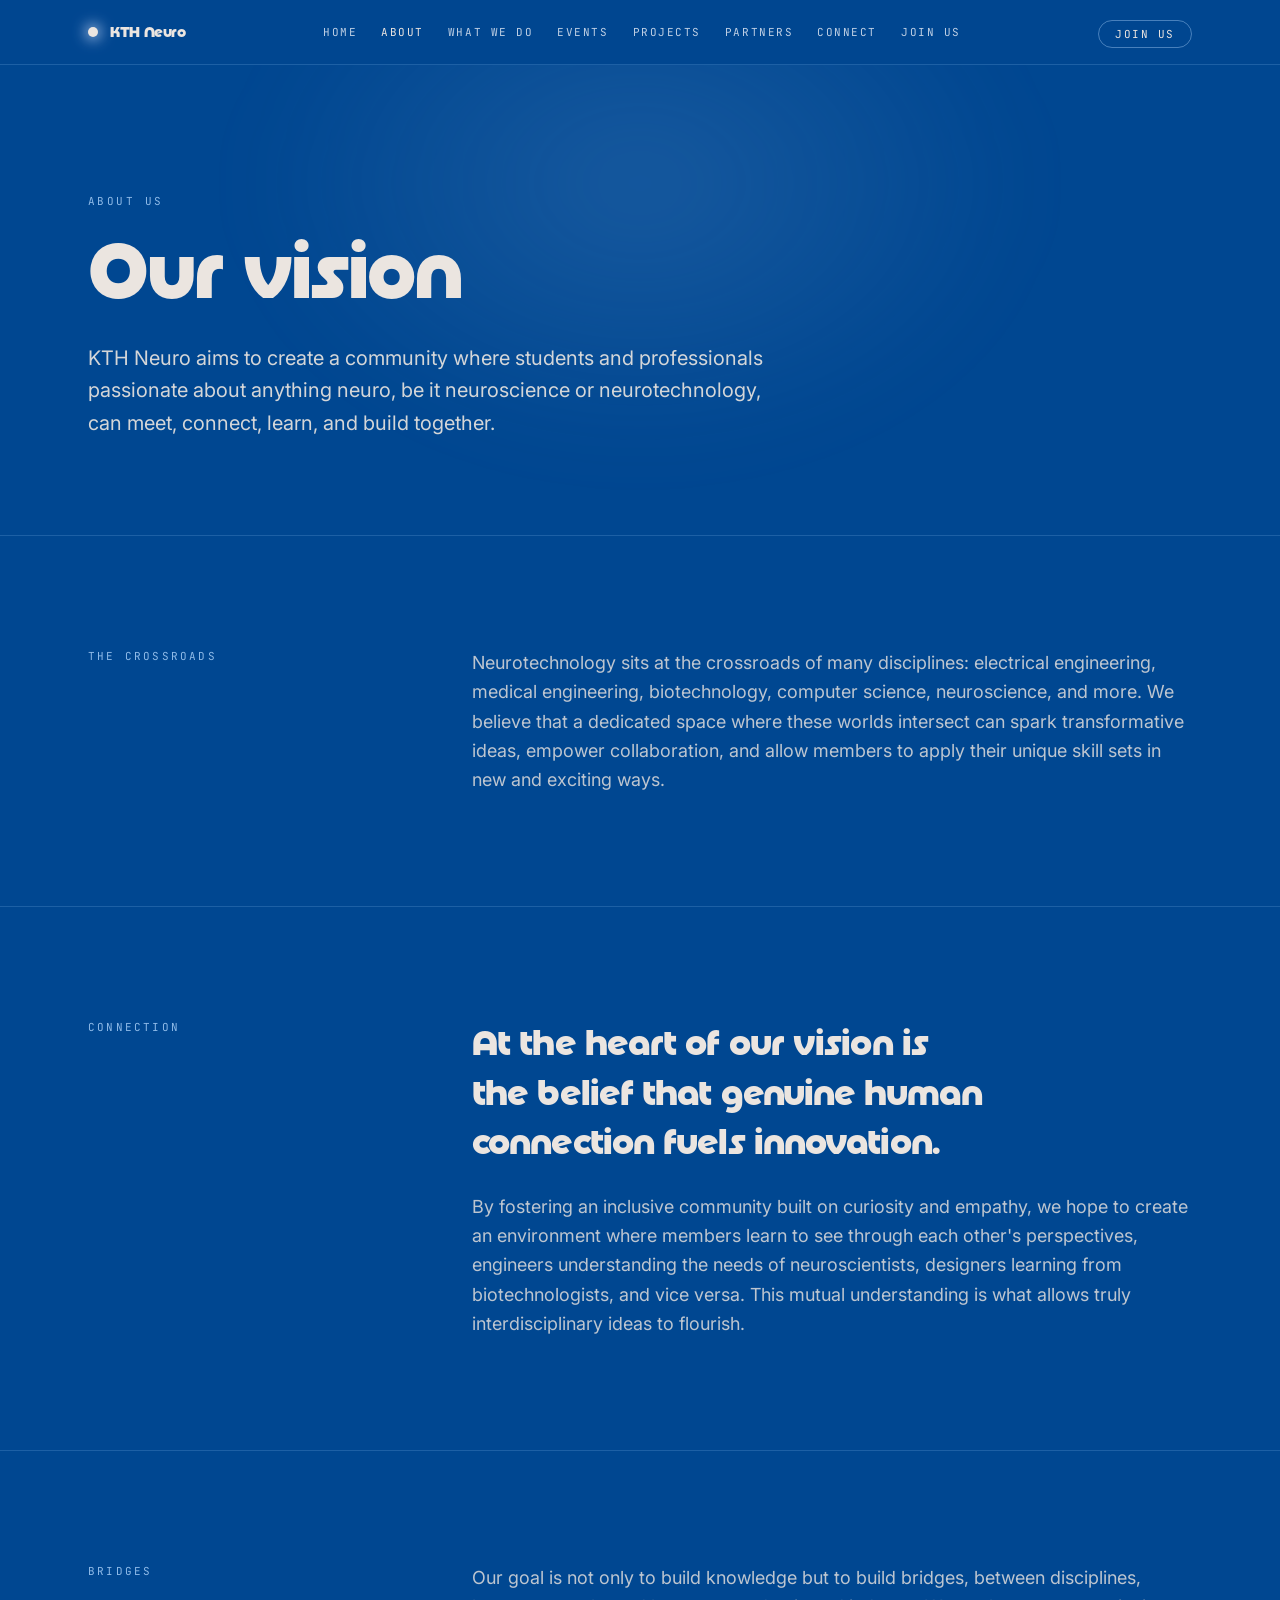
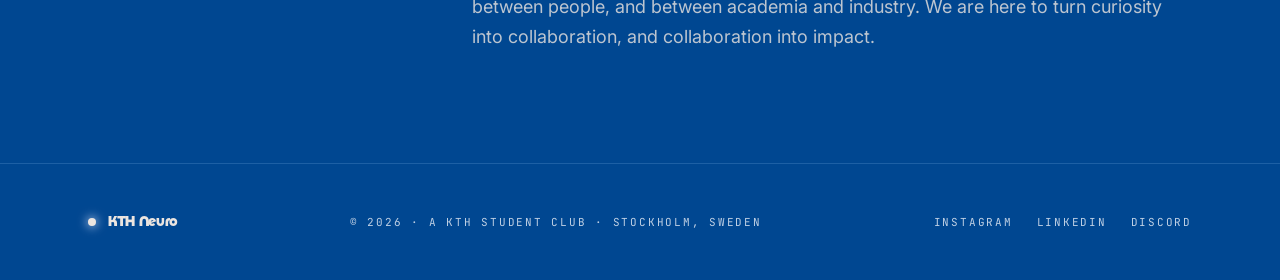
==== about/index.html @ 325528c0 "files for site" ====
<!DOCTYPE html>
<html lang="en">
<head><meta charSet="utf-8"/><meta name="viewport" content="width=device-width, initial-scale=1"/><link rel="stylesheet" href="https://fonts.googleapis.com/css2?family=Inter:ital,opsz,wght@0,14..32,400;0,14..32,500;0,14..32,600;1,14..32,400&amp;family=Space+Grotesk:wght@400;500;600;700&amp;family=JetBrains+Mono:wght@400;500&amp;display=swap" data-precedence="default"/><link rel="stylesheet" href="../styles.css" data-precedence="default"/><title>About Us — KTH Neuro</title><meta name="author" content="KTH Neuro"/><meta property="og:site_name" content="KTH Neuro"/><meta name="description" content="Our vision for KTH Neuro: a community where students and professionals in neuroscience and neurotechnology meet, connect, learn, and build together."/><meta property="og:title" content="About Us — KTH Neuro"/><meta property="og:description" content="Our vision for KTH Neuro: a community where students and professionals in neuroscience and neurotechnology meet, connect, learn, and build together."/><meta property="og:type" content="website"/><meta property="og:url" content="/about"/><meta name="twitter:card" content="summary_large_image"/><link rel="preconnect" href="https://fonts.googleapis.com"/><link rel="preconnect" href="https://fonts.gstatic.com" crossorigin="anonymous"/><link rel="icon" href="../favicon.ico" type="image/x-icon"/>

<meta name="twitter:title" content="About Us — KTH Neuro"><meta name="twitter:description" content="Our vision for KTH Neuro: a community where students and professionals in neuroscience and neurotechnology meet, connect, learn, and build together."><meta property="og:image" content="https://pub-bb2e103a32db4e198524a2e9ed8f35b4.r2.dev/lovp_03xd4c0v6s9qtab9b9b26drq3c/92db8ed97190c14531bff35ac6346559_1790101553619.png"><meta name="twitter:image" content="https://pub-bb2e103a32db4e198524a2e9ed8f35b4.r2.dev/lovp_03xd4c0v6s9qtab9b9b26drq3c/92db8ed97190c14531bff35ac6346559_1790101553619.png"></head>
<body><div class="relative flex min-h-screen flex-col bg-ink font-sans text-mist"><header class="sticky top-0 z-30 border-b border-line/70 bg-ink/70 backdrop-blur-sm"><div class="mx-auto flex h-16 max-w-6xl items-center justify-between px-6"><a href="../index.html" class="flex items-center gap-3"><span class="relative block size-2.5 rounded-full bg-signal shadow-[0_0_14px_3px_rgba(213,227,255,0.7)]"></span><span class="font-display text-[15px] font-semibold tracking-tight text-mist">KTH Neuro</span></a><nav class="hidden items-center gap-6 font-mono text-[11px] uppercase tracking-[0.14em] text-fog lg:flex"><a href="../index.html" class="transition-colors hover:text-mist ">Home</a><a class="transition-colors hover:text-mist text-signal text-signal" href="../about/" data-status="active" aria-current="page">About</a><a href="../what-we-do/" class="transition-colors hover:text-mist ">What We Do</a><a href="../events/" class="transition-colors hover:text-mist ">Events</a><a href="../projects/" class="transition-colors hover:text-mist ">Projects</a><a href="../partners/" class="transition-colors hover:text-mist ">Partners</a><a href="../connect/" class="transition-colors hover:text-mist ">Connect</a><a href="../join/" class="transition-colors hover:text-mist ">Join Us</a></nav><div class="hidden lg:block"><a href="../join/" class="rounded-full border border-edge/50 px-4 py-1.5 font-mono text-[11px] uppercase tracking-[0.14em] text-signal transition-colors hover:bg-signal hover:text-ink">Join us</a></div><button class="flex flex-col items-center justify-center gap-1.5 p-2 lg:hidden" aria-label="Toggle menu"><span class="block h-px w-6 bg-mist"></span><span class="block h-px w-6 bg-mist"></span></button></div></header><main class="flex-1"><div class="relative overflow-hidden"><div class="pointer-events-none absolute -top-48 left-1/2 h-[620px] w-[900px] -translate-x-1/2 bg-[radial-gradient(ellipse_at_center,color-mix(in_oklab,var(--color-edge)_16%,transparent),transparent_62%)] blur-2xl"></div><section class="relative"><div class="relative mx-auto max-w-6xl px-6 pb-16 pt-24 md:pb-24 md:pt-32"><p class="rise font-mono text-[11px] uppercase tracking-[0.22em] text-edge">About Us</p><h1 class="rise mt-6 font-display text-[clamp(2.5rem,7vw,5rem)] font-bold leading-[0.95] tracking-tight text-mist text-balance" style="animation-delay:90ms">Our vision</h1><p class="rise mt-8 max-w-[52ch] text-pretty text-lg leading-relaxed text-mist/90 md:text-xl" style="animation-delay:180ms">KTH Neuro aims to create a community where students and professionals passionate about anything neuro, be it neuroscience or neurotechnology, can meet, connect, learn, and build together.</p></div></section><section class="border-t border-line/70"><div class="mx-auto max-w-6xl px-6 py-20 md:py-28"><div class="grid gap-12 md:grid-cols-12"><div class="md:col-span-4"><p class="font-mono text-[11px] uppercase tracking-[0.2em] text-edge">The crossroads</p></div><div class="md:col-span-8"><p class="text-pretty text-lg leading-relaxed text-mist/80">Neurotechnology sits at the crossroads of many disciplines: electrical engineering, medical engineering, biotechnology, computer science, neuroscience, and more. We believe that a dedicated space where these worlds intersect can spark transformative ideas, empower collaboration, and allow members to apply their unique skill sets in new and exciting ways.</p></div></div></div></section><section class="border-t border-line/70"><div class="mx-auto max-w-6xl px-6 py-20 md:py-28"><div class="grid gap-12 md:grid-cols-12"><div class="md:col-span-4"><p class="font-mono text-[11px] uppercase tracking-[0.2em] text-edge">Connection</p></div><div class="md:col-span-8"><p class="font-display text-[clamp(1.5rem,3vw,2.25rem)] font-medium leading-snug tracking-tight text-mist text-balance">At the heart of our vision is the belief that genuine human connection fuels innovation.</p><p class="mt-6 text-pretty text-lg leading-relaxed text-mist/80">By fostering an inclusive community built on curiosity and empathy, we hope to create an environment where members learn to see through each other&#x27;s perspectives, engineers understanding the needs of neuroscientists, designers learning from biotechnologists, and vice versa. This mutual understanding is what allows truly interdisciplinary ideas to flourish.</p></div></div></div></section><section class="border-t border-line/70"><div class="mx-auto max-w-6xl px-6 py-20 md:py-28"><div class="grid gap-12 md:grid-cols-12"><div class="md:col-span-4"><p class="font-mono text-[11px] uppercase tracking-[0.2em] text-edge">Bridges</p></div><div class="md:col-span-8"><p class="text-pretty text-lg leading-relaxed text-mist/80">Our goal is not only to build knowledge but to build bridges, between disciplines, between people, and between academia and industry. We are here to turn curiosity into collaboration, and collaboration into impact.</p></div></div></div></section></div></main><footer class="border-t border-line/70"><div class="mx-auto flex max-w-6xl flex-col items-center gap-6 px-6 py-12 md:flex-row md:justify-between"><div class="flex items-center gap-3"><span class="relative block size-2 rounded-full bg-signal shadow-[0_0_10px_2px_rgba(213,227,255,0.6)]"></span><span class="font-display text-sm font-semibold tracking-tight text-mist">KTH Neuro</span></div><p class="text-center font-mono text-[11px] uppercase tracking-[0.16em] text-fog">© <!-- -->2026<!-- --> · A KTH student club · Stockholm, Sweden</p><div class="flex items-center gap-6 font-mono text-[11px] uppercase tracking-[0.16em] text-fog"><a href="#" class="transition-colors hover:text-mist">Instagram</a><a href="#" class="transition-colors hover:text-mist">LinkedIn</a><a href="#" class="transition-colors hover:text-mist">Discord</a></div></div></footer></div>



<script>
(function(){
  var btn=document.querySelector('header button[aria-label="Toggle menu"]');
  var nav=document.querySelector('header nav');
  if(!btn||!nav)return;
  var panel=document.createElement('div');
  panel.style.display='none';
  panel.className='lg:hidden border-t border-line/70 bg-ink/95 px-6 py-4 flex flex-col gap-4 font-mono text-[11px] uppercase tracking-[0.14em] text-fog';
  nav.querySelectorAll('a').forEach(function(a){var c=a.cloneNode(true);panel.appendChild(c);});
  document.querySelector('header').appendChild(panel);
  btn.addEventListener('click',function(){panel.style.display = panel.style.display==='none' ? 'flex' : 'none';});
})();
</script>
</body>
</html>
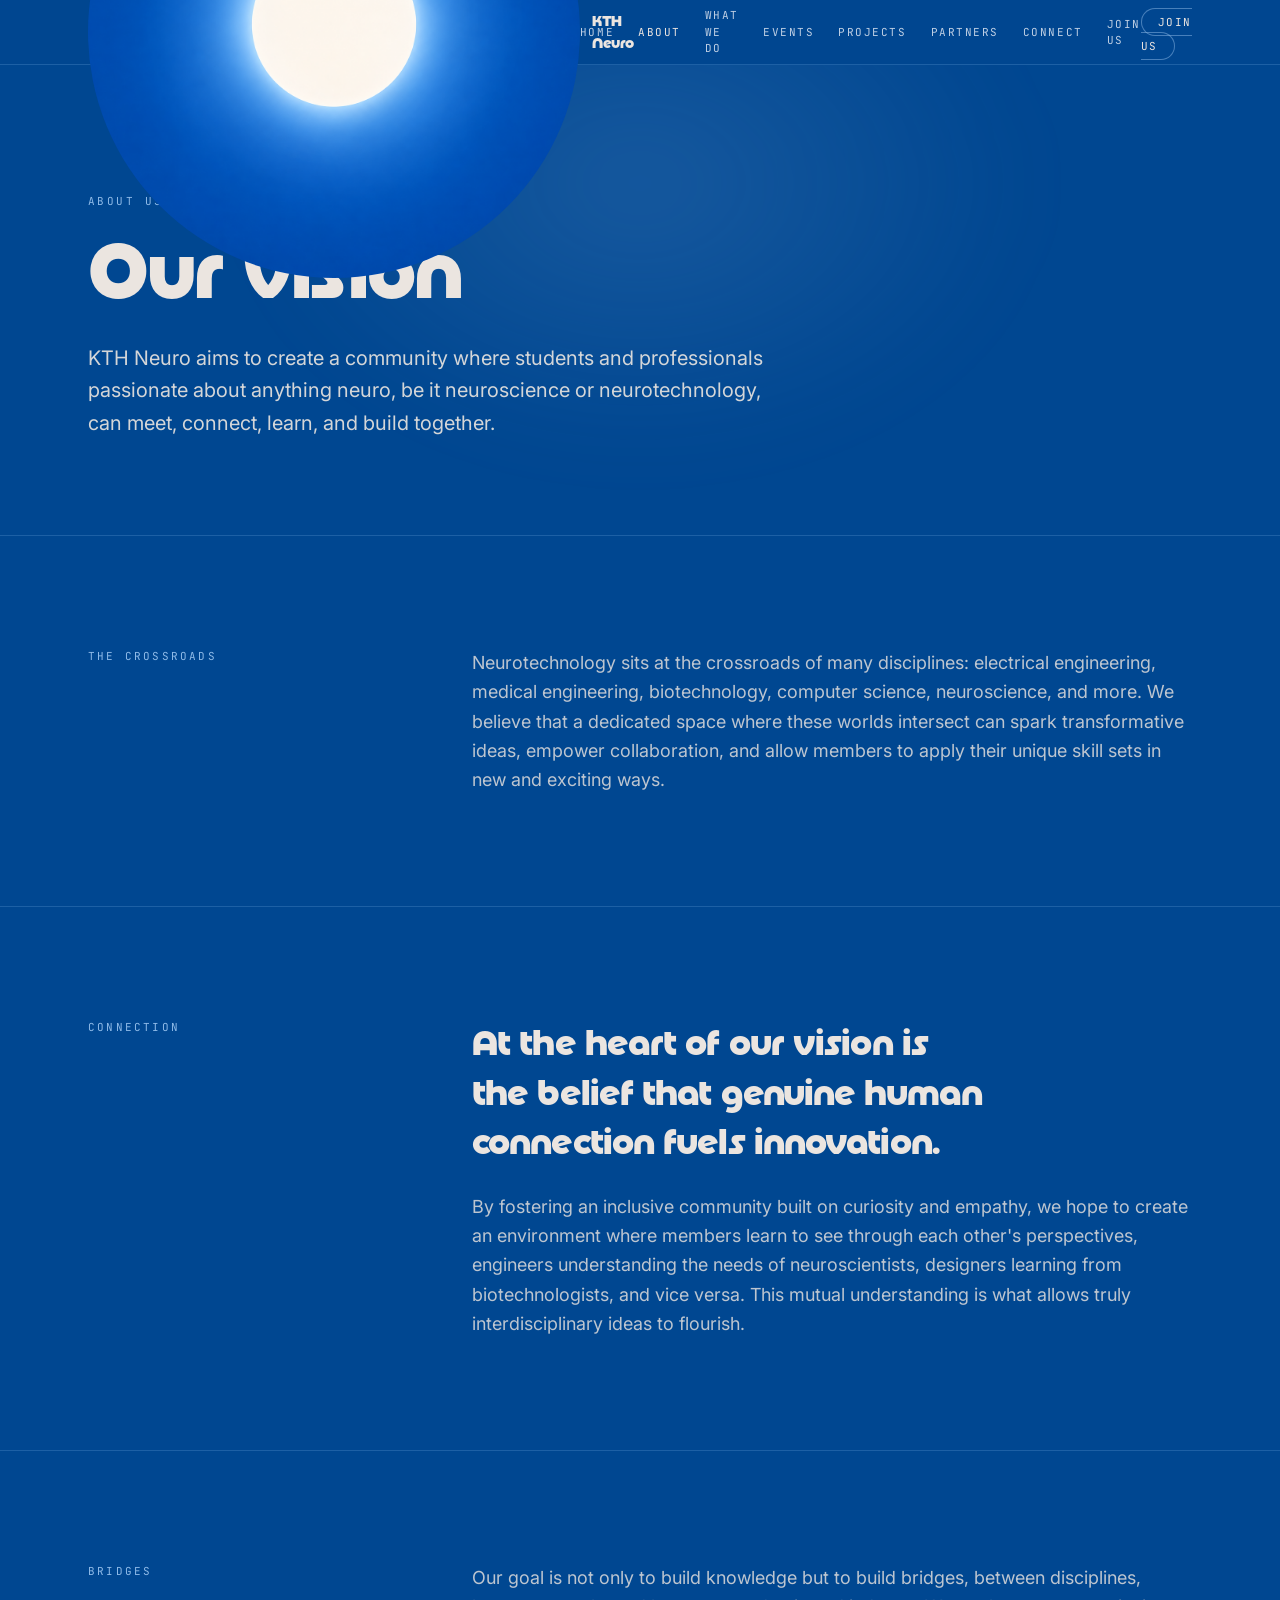
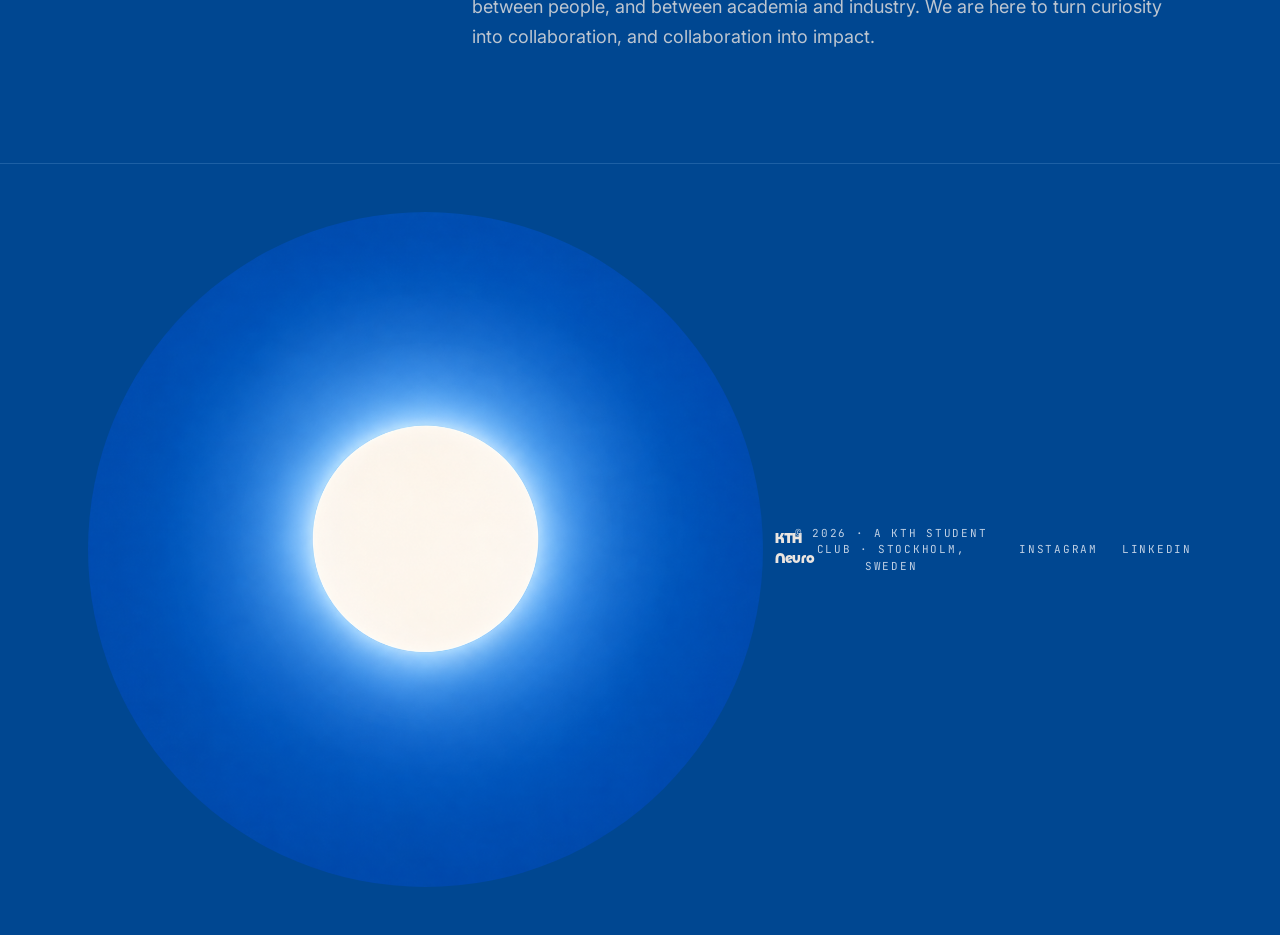
==== commit f9a984b3: "logo" ====
--- a/about/index.html
+++ b/about/index.html
@@ -2,8 +2,8 @@
 <html lang="en">
 <head><meta charSet="utf-8"/><meta name="viewport" content="width=device-width, initial-scale=1"/><link rel="stylesheet" href="https://fonts.googleapis.com/css2?family=Inter:ital,opsz,wght@0,14..32,400;0,14..32,500;0,14..32,600;1,14..32,400&amp;family=Space+Grotesk:wght@400;500;600;700&amp;family=JetBrains+Mono:wght@400;500&amp;display=swap" data-precedence="default"/><link rel="stylesheet" href="../styles.css" data-precedence="default"/><title>About Us — KTH Neuro</title><meta name="author" content="KTH Neuro"/><meta property="og:site_name" content="KTH Neuro"/><meta name="description" content="Our vision for KTH Neuro: a community where students and professionals in neuroscience and neurotechnology meet, connect, learn, and build together."/><meta property="og:title" content="About Us — KTH Neuro"/><meta property="og:description" content="Our vision for KTH Neuro: a community where students and professionals in neuroscience and neurotechnology meet, connect, learn, and build together."/><meta property="og:type" content="website"/><meta property="og:url" content="/about"/><meta name="twitter:card" content="summary_large_image"/><link rel="preconnect" href="https://fonts.googleapis.com"/><link rel="preconnect" href="https://fonts.gstatic.com" crossorigin="anonymous"/><link rel="icon" href="../favicon.ico" type="image/x-icon"/>
 
-<meta name="twitter:title" content="About Us — KTH Neuro"><meta name="twitter:description" content="Our vision for KTH Neuro: a community where students and professionals in neuroscience and neurotechnology meet, connect, learn, and build together."><meta property="og:image" content="https://pub-bb2e103a32db4e198524a2e9ed8f35b4.r2.dev/lovp_03xd4c0v6s9qtab9b9b26drq3c/92db8ed97190c14531bff35ac6346559_1790101553619.png"><meta name="twitter:image" content="https://pub-bb2e103a32db4e198524a2e9ed8f35b4.r2.dev/lovp_03xd4c0v6s9qtab9b9b26drq3c/92db8ed97190c14531bff35ac6346559_1790101553619.png"></head>
-<body><div class="relative flex min-h-screen flex-col bg-ink font-sans text-mist"><header class="sticky top-0 z-30 border-b border-line/70 bg-ink/70 backdrop-blur-sm"><div class="mx-auto flex h-16 max-w-6xl items-center justify-between px-6"><a href="../index.html" class="flex items-center gap-3"><span class="relative block size-2.5 rounded-full bg-signal shadow-[0_0_14px_3px_rgba(213,227,255,0.7)]"></span><span class="font-display text-[15px] font-semibold tracking-tight text-mist">KTH Neuro</span></a><nav class="hidden items-center gap-6 font-mono text-[11px] uppercase tracking-[0.14em] text-fog lg:flex"><a href="../index.html" class="transition-colors hover:text-mist ">Home</a><a class="transition-colors hover:text-mist text-signal text-signal" href="../about/" data-status="active" aria-current="page">About</a><a href="../what-we-do/" class="transition-colors hover:text-mist ">What We Do</a><a href="../events/" class="transition-colors hover:text-mist ">Events</a><a href="../projects/" class="transition-colors hover:text-mist ">Projects</a><a href="../partners/" class="transition-colors hover:text-mist ">Partners</a><a href="../connect/" class="transition-colors hover:text-mist ">Connect</a><a href="../join/" class="transition-colors hover:text-mist ">Join Us</a></nav><div class="hidden lg:block"><a href="../join/" class="rounded-full border border-edge/50 px-4 py-1.5 font-mono text-[11px] uppercase tracking-[0.14em] text-signal transition-colors hover:bg-signal hover:text-ink">Join us</a></div><button class="flex flex-col items-center justify-center gap-1.5 p-2 lg:hidden" aria-label="Toggle menu"><span class="block h-px w-6 bg-mist"></span><span class="block h-px w-6 bg-mist"></span></button></div></header><main class="flex-1"><div class="relative overflow-hidden"><div class="pointer-events-none absolute -top-48 left-1/2 h-[620px] w-[900px] -translate-x-1/2 bg-[radial-gradient(ellipse_at_center,color-mix(in_oklab,var(--color-edge)_16%,transparent),transparent_62%)] blur-2xl"></div><section class="relative"><div class="relative mx-auto max-w-6xl px-6 pb-16 pt-24 md:pb-24 md:pt-32"><p class="rise font-mono text-[11px] uppercase tracking-[0.22em] text-edge">About Us</p><h1 class="rise mt-6 font-display text-[clamp(2.5rem,7vw,5rem)] font-bold leading-[0.95] tracking-tight text-mist text-balance" style="animation-delay:90ms">Our vision</h1><p class="rise mt-8 max-w-[52ch] text-pretty text-lg leading-relaxed text-mist/90 md:text-xl" style="animation-delay:180ms">KTH Neuro aims to create a community where students and professionals passionate about anything neuro, be it neuroscience or neurotechnology, can meet, connect, learn, and build together.</p></div></section><section class="border-t border-line/70"><div class="mx-auto max-w-6xl px-6 py-20 md:py-28"><div class="grid gap-12 md:grid-cols-12"><div class="md:col-span-4"><p class="font-mono text-[11px] uppercase tracking-[0.2em] text-edge">The crossroads</p></div><div class="md:col-span-8"><p class="text-pretty text-lg leading-relaxed text-mist/80">Neurotechnology sits at the crossroads of many disciplines: electrical engineering, medical engineering, biotechnology, computer science, neuroscience, and more. We believe that a dedicated space where these worlds intersect can spark transformative ideas, empower collaboration, and allow members to apply their unique skill sets in new and exciting ways.</p></div></div></div></section><section class="border-t border-line/70"><div class="mx-auto max-w-6xl px-6 py-20 md:py-28"><div class="grid gap-12 md:grid-cols-12"><div class="md:col-span-4"><p class="font-mono text-[11px] uppercase tracking-[0.2em] text-edge">Connection</p></div><div class="md:col-span-8"><p class="font-display text-[clamp(1.5rem,3vw,2.25rem)] font-medium leading-snug tracking-tight text-mist text-balance">At the heart of our vision is the belief that genuine human connection fuels innovation.</p><p class="mt-6 text-pretty text-lg leading-relaxed text-mist/80">By fostering an inclusive community built on curiosity and empathy, we hope to create an environment where members learn to see through each other&#x27;s perspectives, engineers understanding the needs of neuroscientists, designers learning from biotechnologists, and vice versa. This mutual understanding is what allows truly interdisciplinary ideas to flourish.</p></div></div></div></section><section class="border-t border-line/70"><div class="mx-auto max-w-6xl px-6 py-20 md:py-28"><div class="grid gap-12 md:grid-cols-12"><div class="md:col-span-4"><p class="font-mono text-[11px] uppercase tracking-[0.2em] text-edge">Bridges</p></div><div class="md:col-span-8"><p class="text-pretty text-lg leading-relaxed text-mist/80">Our goal is not only to build knowledge but to build bridges, between disciplines, between people, and between academia and industry. We are here to turn curiosity into collaboration, and collaboration into impact.</p></div></div></div></section></div></main><footer class="border-t border-line/70"><div class="mx-auto flex max-w-6xl flex-col items-center gap-6 px-6 py-12 md:flex-row md:justify-between"><div class="flex items-center gap-3"><span class="relative block size-2 rounded-full bg-signal shadow-[0_0_10px_2px_rgba(213,227,255,0.6)]"></span><span class="font-display text-sm font-semibold tracking-tight text-mist">KTH Neuro</span></div><p class="text-center font-mono text-[11px] uppercase tracking-[0.16em] text-fog">© <!-- -->2026<!-- --> · A KTH student club · Stockholm, Sweden</p><div class="flex items-center gap-6 font-mono text-[11px] uppercase tracking-[0.16em] text-fog"><a href="#" class="transition-colors hover:text-mist">Instagram</a><a href="#" class="transition-colors hover:text-mist">LinkedIn</a><a href="#" class="transition-colors hover:text-mist">Discord</a></div></div></footer></div>
+<meta name="twitter:title" content="About Us — KTH Neuro"><meta name="twitter:description" content="Our vision for KTH Neuro: a community where students and professionals in neuroscience and neurotechnology meet, connect, learn, and build together."><meta property="og:image" content="https://kthneuro.com/logo.png"><meta name="twitter:image" content="https://kthneuro.com/logo.png"></head>
+<body><div class="relative flex min-h-screen flex-col bg-ink font-sans text-mist"><header class="sticky top-0 z-30 border-b border-line/70 bg-ink/70 backdrop-blur-sm"><div class="mx-auto flex h-16 max-w-6xl items-center justify-between px-6"><a href="../index.html" class="flex items-center gap-3"><img src="../logo.png" alt="KTH Neuro" class="size-7 rounded-full object-cover"/><span class="font-display text-[15px] font-semibold tracking-tight text-mist">KTH Neuro</span></a><nav class="hidden items-center gap-6 font-mono text-[11px] uppercase tracking-[0.14em] text-fog lg:flex"><a href="../index.html" class="transition-colors hover:text-mist ">Home</a><a class="transition-colors hover:text-mist text-signal text-signal" href="../about/" data-status="active" aria-current="page">About</a><a href="../what-we-do/" class="transition-colors hover:text-mist ">What We Do</a><a href="../events/" class="transition-colors hover:text-mist ">Events</a><a href="../projects/" class="transition-colors hover:text-mist ">Projects</a><a href="../partners/" class="transition-colors hover:text-mist ">Partners</a><a href="../connect/" class="transition-colors hover:text-mist ">Connect</a><a href="../join/" class="transition-colors hover:text-mist ">Join Us</a></nav><div class="hidden lg:block"><a href="../join/" class="rounded-full border border-edge/50 px-4 py-1.5 font-mono text-[11px] uppercase tracking-[0.14em] text-signal transition-colors hover:bg-signal hover:text-ink">Join us</a></div><button class="flex flex-col items-center justify-center gap-1.5 p-2 lg:hidden" aria-label="Toggle menu"><span class="block h-px w-6 bg-mist"></span><span class="block h-px w-6 bg-mist"></span></button></div></header><main class="flex-1"><div class="relative overflow-hidden"><div class="pointer-events-none absolute -top-48 left-1/2 h-[620px] w-[900px] -translate-x-1/2 bg-[radial-gradient(ellipse_at_center,color-mix(in_oklab,var(--color-edge)_16%,transparent),transparent_62%)] blur-2xl"></div><section class="relative"><div class="relative mx-auto max-w-6xl px-6 pb-16 pt-24 md:pb-24 md:pt-32"><p class="rise font-mono text-[11px] uppercase tracking-[0.22em] text-edge">About Us</p><h1 class="rise mt-6 font-display text-[clamp(2.5rem,7vw,5rem)] font-bold leading-[0.95] tracking-tight text-mist text-balance" style="animation-delay:90ms">Our vision</h1><p class="rise mt-8 max-w-[52ch] text-pretty text-lg leading-relaxed text-mist/90 md:text-xl" style="animation-delay:180ms">KTH Neuro aims to create a community where students and professionals passionate about anything neuro, be it neuroscience or neurotechnology, can meet, connect, learn, and build together.</p></div></section><section class="border-t border-line/70"><div class="mx-auto max-w-6xl px-6 py-20 md:py-28"><div class="grid gap-12 md:grid-cols-12"><div class="md:col-span-4"><p class="font-mono text-[11px] uppercase tracking-[0.2em] text-edge">The crossroads</p></div><div class="md:col-span-8"><p class="text-pretty text-lg leading-relaxed text-mist/80">Neurotechnology sits at the crossroads of many disciplines: electrical engineering, medical engineering, biotechnology, computer science, neuroscience, and more. We believe that a dedicated space where these worlds intersect can spark transformative ideas, empower collaboration, and allow members to apply their unique skill sets in new and exciting ways.</p></div></div></div></section><section class="border-t border-line/70"><div class="mx-auto max-w-6xl px-6 py-20 md:py-28"><div class="grid gap-12 md:grid-cols-12"><div class="md:col-span-4"><p class="font-mono text-[11px] uppercase tracking-[0.2em] text-edge">Connection</p></div><div class="md:col-span-8"><p class="font-display text-[clamp(1.5rem,3vw,2.25rem)] font-medium leading-snug tracking-tight text-mist text-balance">At the heart of our vision is the belief that genuine human connection fuels innovation.</p><p class="mt-6 text-pretty text-lg leading-relaxed text-mist/80">By fostering an inclusive community built on curiosity and empathy, we hope to create an environment where members learn to see through each other&#x27;s perspectives, engineers understanding the needs of neuroscientists, designers learning from biotechnologists, and vice versa. This mutual understanding is what allows truly interdisciplinary ideas to flourish.</p></div></div></div></section><section class="border-t border-line/70"><div class="mx-auto max-w-6xl px-6 py-20 md:py-28"><div class="grid gap-12 md:grid-cols-12"><div class="md:col-span-4"><p class="font-mono text-[11px] uppercase tracking-[0.2em] text-edge">Bridges</p></div><div class="md:col-span-8"><p class="text-pretty text-lg leading-relaxed text-mist/80">Our goal is not only to build knowledge but to build bridges, between disciplines, between people, and between academia and industry. We are here to turn curiosity into collaboration, and collaboration into impact.</p></div></div></div></section></div></main><footer class="border-t border-line/70"><div class="mx-auto flex max-w-6xl flex-col items-center gap-6 px-6 py-12 md:flex-row md:justify-between"><div class="flex items-center gap-3"><img src="../logo.png" alt="KTH Neuro" class="size-5 rounded-full object-cover"/><span class="font-display text-sm font-semibold tracking-tight text-mist">KTH Neuro</span></div><p class="text-center font-mono text-[11px] uppercase tracking-[0.16em] text-fog">© <!-- -->2026<!-- --> · A KTH student club · Stockholm, Sweden</p><div class="flex items-center gap-6 font-mono text-[11px] uppercase tracking-[0.16em] text-fog"><a href="https://www.instagram.com/kthneuro/" class="transition-colors hover:text-mist" target="_blank" rel="noopener noreferrer">Instagram</a><a href="/" class="transition-colors hover:text-mist">LinkedIn</a></div></div></footer></div>
 
 
 
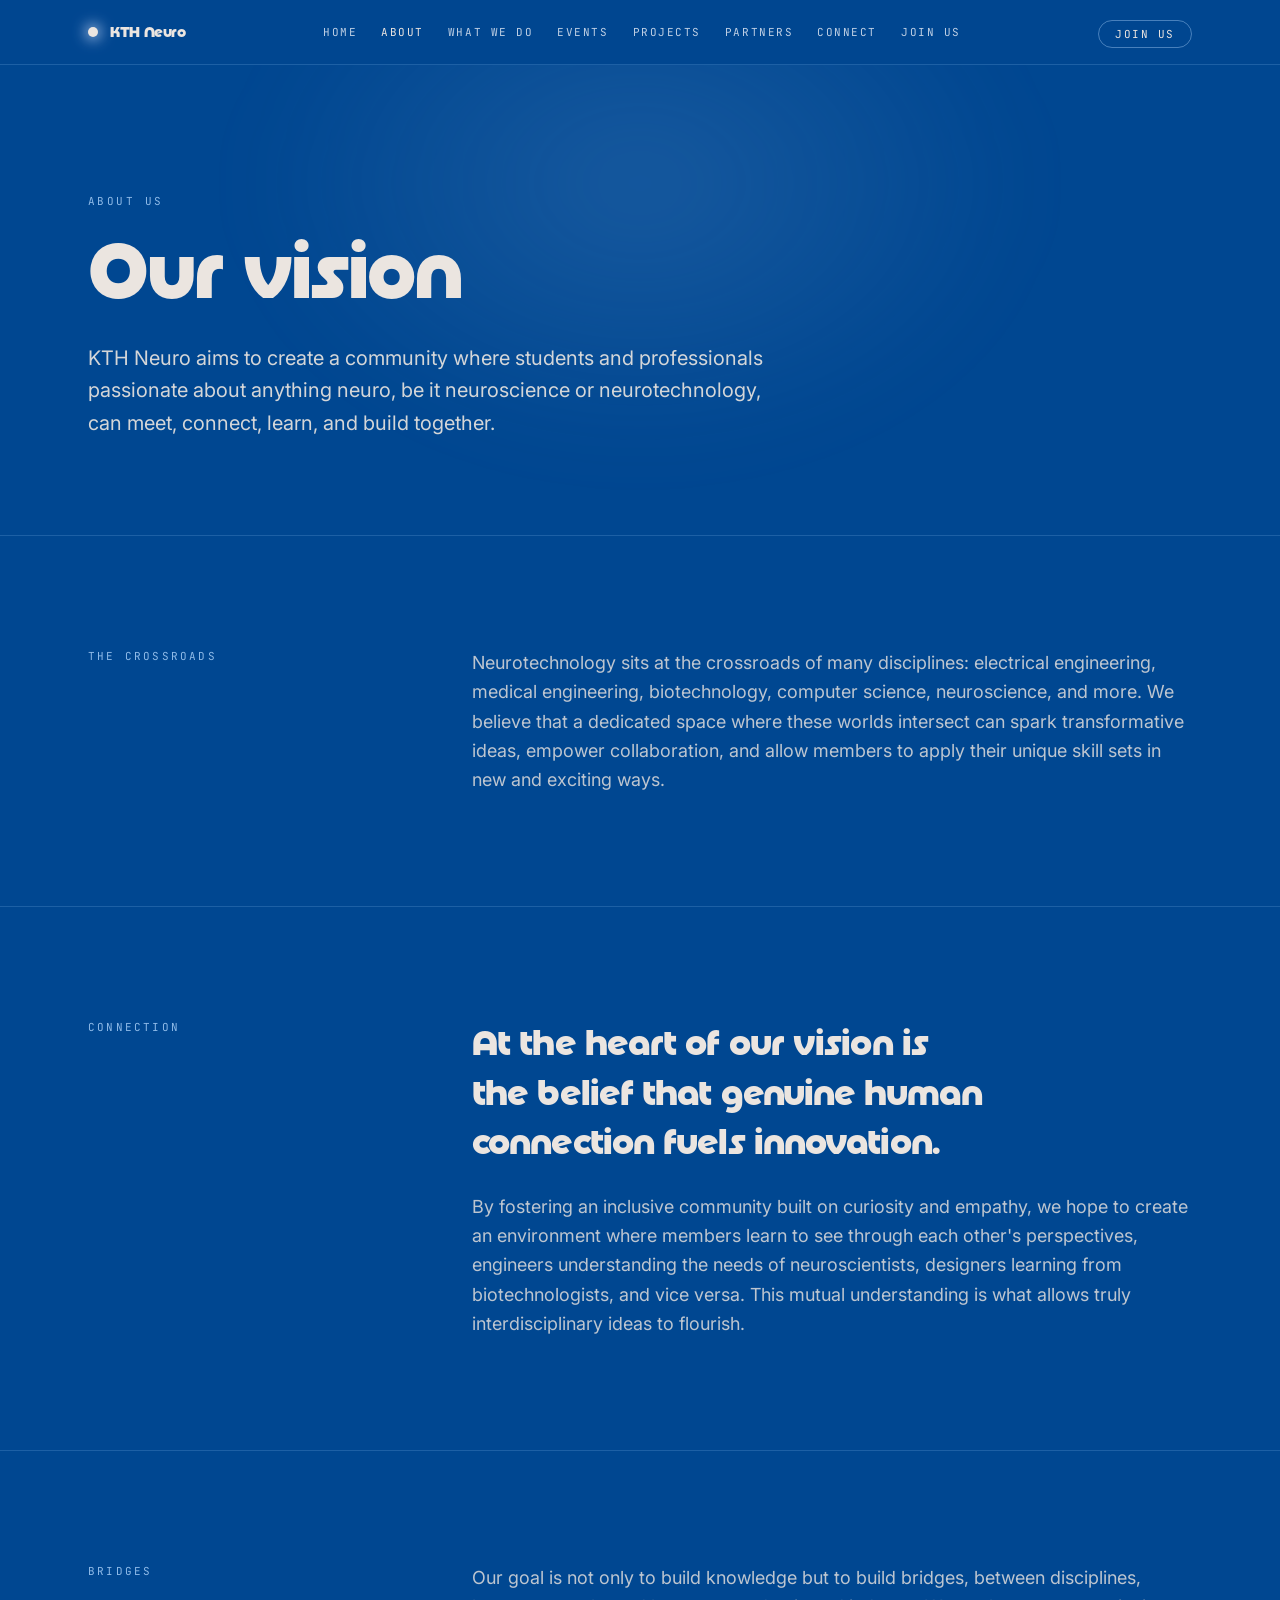
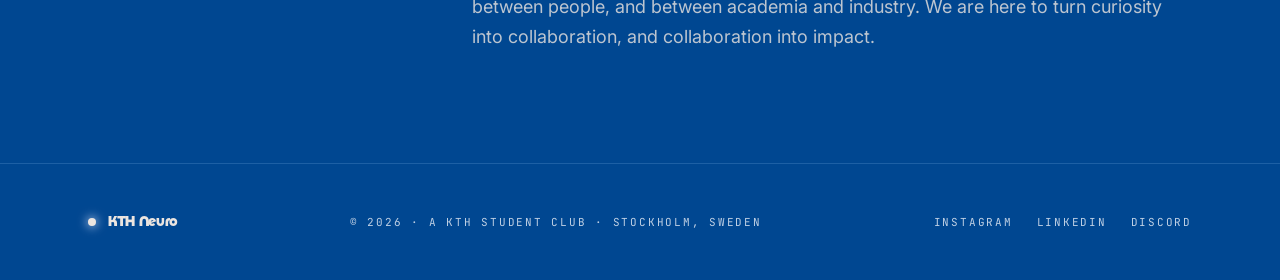
==== commit 446dc187: "logo2" ====
--- a/about/index.html
+++ b/about/index.html
@@ -2,8 +2,8 @@
 <html lang="en">
 <head><meta charSet="utf-8"/><meta name="viewport" content="width=device-width, initial-scale=1"/><link rel="stylesheet" href="https://fonts.googleapis.com/css2?family=Inter:ital,opsz,wght@0,14..32,400;0,14..32,500;0,14..32,600;1,14..32,400&amp;family=Space+Grotesk:wght@400;500;600;700&amp;family=JetBrains+Mono:wght@400;500&amp;display=swap" data-precedence="default"/><link rel="stylesheet" href="../styles.css" data-precedence="default"/><title>About Us — KTH Neuro</title><meta name="author" content="KTH Neuro"/><meta property="og:site_name" content="KTH Neuro"/><meta name="description" content="Our vision for KTH Neuro: a community where students and professionals in neuroscience and neurotechnology meet, connect, learn, and build together."/><meta property="og:title" content="About Us — KTH Neuro"/><meta property="og:description" content="Our vision for KTH Neuro: a community where students and professionals in neuroscience and neurotechnology meet, connect, learn, and build together."/><meta property="og:type" content="website"/><meta property="og:url" content="/about"/><meta name="twitter:card" content="summary_large_image"/><link rel="preconnect" href="https://fonts.googleapis.com"/><link rel="preconnect" href="https://fonts.gstatic.com" crossorigin="anonymous"/><link rel="icon" href="../favicon.ico" type="image/x-icon"/>
 
-<meta name="twitter:title" content="About Us — KTH Neuro"><meta name="twitter:description" content="Our vision for KTH Neuro: a community where students and professionals in neuroscience and neurotechnology meet, connect, learn, and build together."><meta property="og:image" content="https://kthneuro.com/logo.png"><meta name="twitter:image" content="https://kthneuro.com/logo.png"></head>
-<body><div class="relative flex min-h-screen flex-col bg-ink font-sans text-mist"><header class="sticky top-0 z-30 border-b border-line/70 bg-ink/70 backdrop-blur-sm"><div class="mx-auto flex h-16 max-w-6xl items-center justify-between px-6"><a href="../index.html" class="flex items-center gap-3"><img src="../logo.png" alt="KTH Neuro" class="size-7 rounded-full object-cover"/><span class="font-display text-[15px] font-semibold tracking-tight text-mist">KTH Neuro</span></a><nav class="hidden items-center gap-6 font-mono text-[11px] uppercase tracking-[0.14em] text-fog lg:flex"><a href="../index.html" class="transition-colors hover:text-mist ">Home</a><a class="transition-colors hover:text-mist text-signal text-signal" href="../about/" data-status="active" aria-current="page">About</a><a href="../what-we-do/" class="transition-colors hover:text-mist ">What We Do</a><a href="../events/" class="transition-colors hover:text-mist ">Events</a><a href="../projects/" class="transition-colors hover:text-mist ">Projects</a><a href="../partners/" class="transition-colors hover:text-mist ">Partners</a><a href="../connect/" class="transition-colors hover:text-mist ">Connect</a><a href="../join/" class="transition-colors hover:text-mist ">Join Us</a></nav><div class="hidden lg:block"><a href="../join/" class="rounded-full border border-edge/50 px-4 py-1.5 font-mono text-[11px] uppercase tracking-[0.14em] text-signal transition-colors hover:bg-signal hover:text-ink">Join us</a></div><button class="flex flex-col items-center justify-center gap-1.5 p-2 lg:hidden" aria-label="Toggle menu"><span class="block h-px w-6 bg-mist"></span><span class="block h-px w-6 bg-mist"></span></button></div></header><main class="flex-1"><div class="relative overflow-hidden"><div class="pointer-events-none absolute -top-48 left-1/2 h-[620px] w-[900px] -translate-x-1/2 bg-[radial-gradient(ellipse_at_center,color-mix(in_oklab,var(--color-edge)_16%,transparent),transparent_62%)] blur-2xl"></div><section class="relative"><div class="relative mx-auto max-w-6xl px-6 pb-16 pt-24 md:pb-24 md:pt-32"><p class="rise font-mono text-[11px] uppercase tracking-[0.22em] text-edge">About Us</p><h1 class="rise mt-6 font-display text-[clamp(2.5rem,7vw,5rem)] font-bold leading-[0.95] tracking-tight text-mist text-balance" style="animation-delay:90ms">Our vision</h1><p class="rise mt-8 max-w-[52ch] text-pretty text-lg leading-relaxed text-mist/90 md:text-xl" style="animation-delay:180ms">KTH Neuro aims to create a community where students and professionals passionate about anything neuro, be it neuroscience or neurotechnology, can meet, connect, learn, and build together.</p></div></section><section class="border-t border-line/70"><div class="mx-auto max-w-6xl px-6 py-20 md:py-28"><div class="grid gap-12 md:grid-cols-12"><div class="md:col-span-4"><p class="font-mono text-[11px] uppercase tracking-[0.2em] text-edge">The crossroads</p></div><div class="md:col-span-8"><p class="text-pretty text-lg leading-relaxed text-mist/80">Neurotechnology sits at the crossroads of many disciplines: electrical engineering, medical engineering, biotechnology, computer science, neuroscience, and more. We believe that a dedicated space where these worlds intersect can spark transformative ideas, empower collaboration, and allow members to apply their unique skill sets in new and exciting ways.</p></div></div></div></section><section class="border-t border-line/70"><div class="mx-auto max-w-6xl px-6 py-20 md:py-28"><div class="grid gap-12 md:grid-cols-12"><div class="md:col-span-4"><p class="font-mono text-[11px] uppercase tracking-[0.2em] text-edge">Connection</p></div><div class="md:col-span-8"><p class="font-display text-[clamp(1.5rem,3vw,2.25rem)] font-medium leading-snug tracking-tight text-mist text-balance">At the heart of our vision is the belief that genuine human connection fuels innovation.</p><p class="mt-6 text-pretty text-lg leading-relaxed text-mist/80">By fostering an inclusive community built on curiosity and empathy, we hope to create an environment where members learn to see through each other&#x27;s perspectives, engineers understanding the needs of neuroscientists, designers learning from biotechnologists, and vice versa. This mutual understanding is what allows truly interdisciplinary ideas to flourish.</p></div></div></div></section><section class="border-t border-line/70"><div class="mx-auto max-w-6xl px-6 py-20 md:py-28"><div class="grid gap-12 md:grid-cols-12"><div class="md:col-span-4"><p class="font-mono text-[11px] uppercase tracking-[0.2em] text-edge">Bridges</p></div><div class="md:col-span-8"><p class="text-pretty text-lg leading-relaxed text-mist/80">Our goal is not only to build knowledge but to build bridges, between disciplines, between people, and between academia and industry. We are here to turn curiosity into collaboration, and collaboration into impact.</p></div></div></div></section></div></main><footer class="border-t border-line/70"><div class="mx-auto flex max-w-6xl flex-col items-center gap-6 px-6 py-12 md:flex-row md:justify-between"><div class="flex items-center gap-3"><img src="../logo.png" alt="KTH Neuro" class="size-5 rounded-full object-cover"/><span class="font-display text-sm font-semibold tracking-tight text-mist">KTH Neuro</span></div><p class="text-center font-mono text-[11px] uppercase tracking-[0.16em] text-fog">© <!-- -->2026<!-- --> · A KTH student club · Stockholm, Sweden</p><div class="flex items-center gap-6 font-mono text-[11px] uppercase tracking-[0.16em] text-fog"><a href="https://www.instagram.com/kthneuro/" class="transition-colors hover:text-mist" target="_blank" rel="noopener noreferrer">Instagram</a><a href="/" class="transition-colors hover:text-mist">LinkedIn</a></div></div></footer></div>
+<meta name="twitter:title" content="About Us — KTH Neuro"><meta name="twitter:description" content="Our vision for KTH Neuro: a community where students and professionals in neuroscience and neurotechnology meet, connect, learn, and build together."><meta property="og:image" content="https://pub-bb2e103a32db4e198524a2e9ed8f35b4.r2.dev/lovp_03xd4c0v6s9qtab9b9b26drq3c/92db8ed97190c14531bff35ac6346559_1790101553619.png"><meta name="twitter:image" content="https://pub-bb2e103a32db4e198524a2e9ed8f35b4.r2.dev/lovp_03xd4c0v6s9qtab9b9b26drq3c/92db8ed97190c14531bff35ac6346559_1790101553619.png"></head>
+<body><div class="relative flex min-h-screen flex-col bg-ink font-sans text-mist"><header class="sticky top-0 z-30 border-b border-line/70 bg-ink/70 backdrop-blur-sm"><div class="mx-auto flex h-16 max-w-6xl items-center justify-between px-6"><a href="../index.html" class="flex items-center gap-3"><span class="relative block size-2.5 rounded-full bg-signal shadow-[0_0_14px_3px_rgba(213,227,255,0.7)]"></span><span class="font-display text-[15px] font-semibold tracking-tight text-mist">KTH Neuro</span></a><nav class="hidden items-center gap-6 font-mono text-[11px] uppercase tracking-[0.14em] text-fog lg:flex"><a href="../index.html" class="transition-colors hover:text-mist ">Home</a><a class="transition-colors hover:text-mist text-signal text-signal" href="../about/" data-status="active" aria-current="page">About</a><a href="../what-we-do/" class="transition-colors hover:text-mist ">What We Do</a><a href="../events/" class="transition-colors hover:text-mist ">Events</a><a href="../projects/" class="transition-colors hover:text-mist ">Projects</a><a href="../partners/" class="transition-colors hover:text-mist ">Partners</a><a href="../connect/" class="transition-colors hover:text-mist ">Connect</a><a href="../join/" class="transition-colors hover:text-mist ">Join Us</a></nav><div class="hidden lg:block"><a href="../join/" class="rounded-full border border-edge/50 px-4 py-1.5 font-mono text-[11px] uppercase tracking-[0.14em] text-signal transition-colors hover:bg-signal hover:text-ink">Join us</a></div><button class="flex flex-col items-center justify-center gap-1.5 p-2 lg:hidden" aria-label="Toggle menu"><span class="block h-px w-6 bg-mist"></span><span class="block h-px w-6 bg-mist"></span></button></div></header><main class="flex-1"><div class="relative overflow-hidden"><div class="pointer-events-none absolute -top-48 left-1/2 h-[620px] w-[900px] -translate-x-1/2 bg-[radial-gradient(ellipse_at_center,color-mix(in_oklab,var(--color-edge)_16%,transparent),transparent_62%)] blur-2xl"></div><section class="relative"><div class="relative mx-auto max-w-6xl px-6 pb-16 pt-24 md:pb-24 md:pt-32"><p class="rise font-mono text-[11px] uppercase tracking-[0.22em] text-edge">About Us</p><h1 class="rise mt-6 font-display text-[clamp(2.5rem,7vw,5rem)] font-bold leading-[0.95] tracking-tight text-mist text-balance" style="animation-delay:90ms">Our vision</h1><p class="rise mt-8 max-w-[52ch] text-pretty text-lg leading-relaxed text-mist/90 md:text-xl" style="animation-delay:180ms">KTH Neuro aims to create a community where students and professionals passionate about anything neuro, be it neuroscience or neurotechnology, can meet, connect, learn, and build together.</p></div></section><section class="border-t border-line/70"><div class="mx-auto max-w-6xl px-6 py-20 md:py-28"><div class="grid gap-12 md:grid-cols-12"><div class="md:col-span-4"><p class="font-mono text-[11px] uppercase tracking-[0.2em] text-edge">The crossroads</p></div><div class="md:col-span-8"><p class="text-pretty text-lg leading-relaxed text-mist/80">Neurotechnology sits at the crossroads of many disciplines: electrical engineering, medical engineering, biotechnology, computer science, neuroscience, and more. We believe that a dedicated space where these worlds intersect can spark transformative ideas, empower collaboration, and allow members to apply their unique skill sets in new and exciting ways.</p></div></div></div></section><section class="border-t border-line/70"><div class="mx-auto max-w-6xl px-6 py-20 md:py-28"><div class="grid gap-12 md:grid-cols-12"><div class="md:col-span-4"><p class="font-mono text-[11px] uppercase tracking-[0.2em] text-edge">Connection</p></div><div class="md:col-span-8"><p class="font-display text-[clamp(1.5rem,3vw,2.25rem)] font-medium leading-snug tracking-tight text-mist text-balance">At the heart of our vision is the belief that genuine human connection fuels innovation.</p><p class="mt-6 text-pretty text-lg leading-relaxed text-mist/80">By fostering an inclusive community built on curiosity and empathy, we hope to create an environment where members learn to see through each other&#x27;s perspectives, engineers understanding the needs of neuroscientists, designers learning from biotechnologists, and vice versa. This mutual understanding is what allows truly interdisciplinary ideas to flourish.</p></div></div></div></section><section class="border-t border-line/70"><div class="mx-auto max-w-6xl px-6 py-20 md:py-28"><div class="grid gap-12 md:grid-cols-12"><div class="md:col-span-4"><p class="font-mono text-[11px] uppercase tracking-[0.2em] text-edge">Bridges</p></div><div class="md:col-span-8"><p class="text-pretty text-lg leading-relaxed text-mist/80">Our goal is not only to build knowledge but to build bridges, between disciplines, between people, and between academia and industry. We are here to turn curiosity into collaboration, and collaboration into impact.</p></div></div></div></section></div></main><footer class="border-t border-line/70"><div class="mx-auto flex max-w-6xl flex-col items-center gap-6 px-6 py-12 md:flex-row md:justify-between"><div class="flex items-center gap-3"><span class="relative block size-2 rounded-full bg-signal shadow-[0_0_10px_2px_rgba(213,227,255,0.6)]"></span><span class="font-display text-sm font-semibold tracking-tight text-mist">KTH Neuro</span></div><p class="text-center font-mono text-[11px] uppercase tracking-[0.16em] text-fog">© <!-- -->2026<!-- --> · A KTH student club · Stockholm, Sweden</p><div class="flex items-center gap-6 font-mono text-[11px] uppercase tracking-[0.16em] text-fog"><a href="#" class="transition-colors hover:text-mist">Instagram</a><a href="#" class="transition-colors hover:text-mist">LinkedIn</a><a href="#" class="transition-colors hover:text-mist">Discord</a></div></div></footer></div>
 
 
 
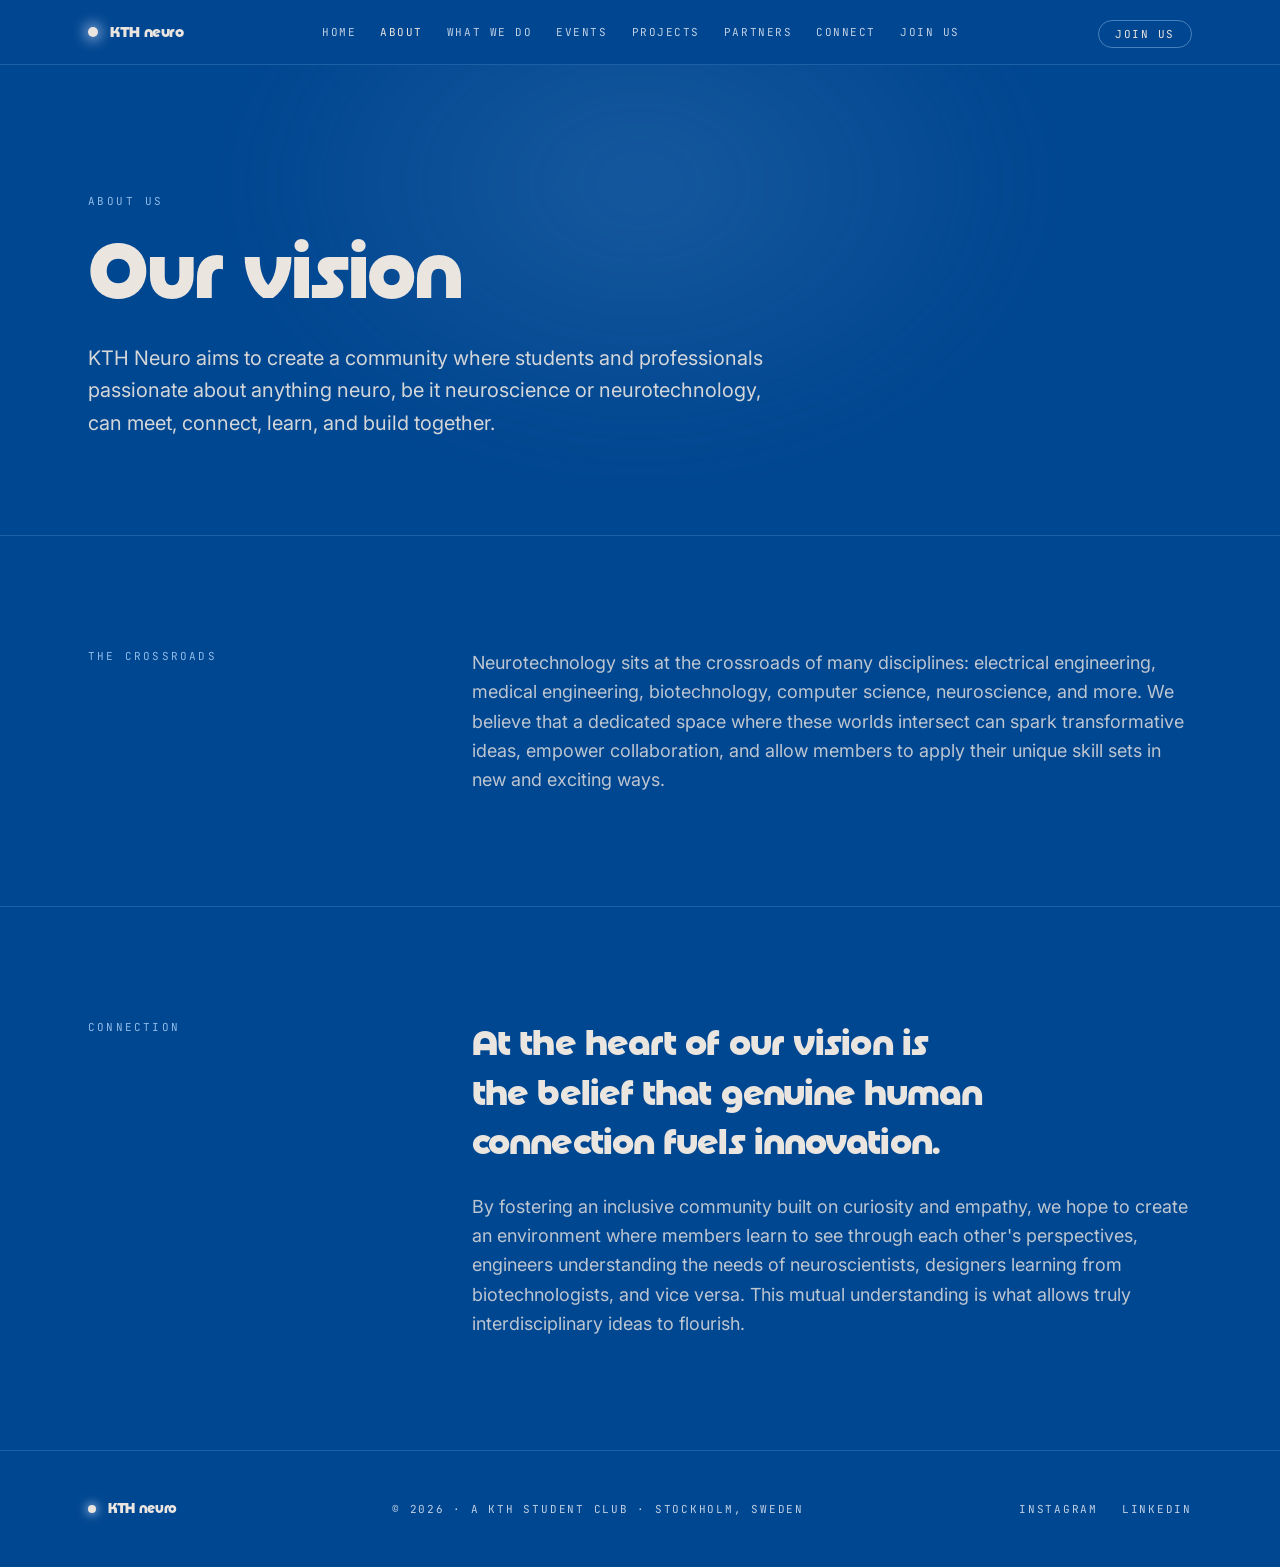
==== commit 2c222773: "new logo again" ====
--- a/about/index.html
+++ b/about/index.html
@@ -1,24 +1 @@
-<!DOCTYPE html>
-<html lang="en">
-<head><meta charSet="utf-8"/><meta name="viewport" content="width=device-width, initial-scale=1"/><link rel="stylesheet" href="https://fonts.googleapis.com/css2?family=Inter:ital,opsz,wght@0,14..32,400;0,14..32,500;0,14..32,600;1,14..32,400&amp;family=Space+Grotesk:wght@400;500;600;700&amp;family=JetBrains+Mono:wght@400;500&amp;display=swap" data-precedence="default"/><link rel="stylesheet" href="../styles.css" data-precedence="default"/><title>About Us — KTH Neuro</title><meta name="author" content="KTH Neuro"/><meta property="og:site_name" content="KTH Neuro"/><meta name="description" content="Our vision for KTH Neuro: a community where students and professionals in neuroscience and neurotechnology meet, connect, learn, and build together."/><meta property="og:title" content="About Us — KTH Neuro"/><meta property="og:description" content="Our vision for KTH Neuro: a community where students and professionals in neuroscience and neurotechnology meet, connect, learn, and build together."/><meta property="og:type" content="website"/><meta property="og:url" content="/about"/><meta name="twitter:card" content="summary_large_image"/><link rel="preconnect" href="https://fonts.googleapis.com"/><link rel="preconnect" href="https://fonts.gstatic.com" crossorigin="anonymous"/><link rel="icon" href="../favicon.ico" type="image/x-icon"/>
-
-<meta name="twitter:title" content="About Us — KTH Neuro"><meta name="twitter:description" content="Our vision for KTH Neuro: a community where students and professionals in neuroscience and neurotechnology meet, connect, learn, and build together."><meta property="og:image" content="https://pub-bb2e103a32db4e198524a2e9ed8f35b4.r2.dev/lovp_03xd4c0v6s9qtab9b9b26drq3c/92db8ed97190c14531bff35ac6346559_1790101553619.png"><meta name="twitter:image" content="https://pub-bb2e103a32db4e198524a2e9ed8f35b4.r2.dev/lovp_03xd4c0v6s9qtab9b9b26drq3c/92db8ed97190c14531bff35ac6346559_1790101553619.png"></head>
-<body><div class="relative flex min-h-screen flex-col bg-ink font-sans text-mist"><header class="sticky top-0 z-30 border-b border-line/70 bg-ink/70 backdrop-blur-sm"><div class="mx-auto flex h-16 max-w-6xl items-center justify-between px-6"><a href="../index.html" class="flex items-center gap-3"><span class="relative block size-2.5 rounded-full bg-signal shadow-[0_0_14px_3px_rgba(213,227,255,0.7)]"></span><span class="font-display text-[15px] font-semibold tracking-tight text-mist">KTH Neuro</span></a><nav class="hidden items-center gap-6 font-mono text-[11px] uppercase tracking-[0.14em] text-fog lg:flex"><a href="../index.html" class="transition-colors hover:text-mist ">Home</a><a class="transition-colors hover:text-mist text-signal text-signal" href="../about/" data-status="active" aria-current="page">About</a><a href="../what-we-do/" class="transition-colors hover:text-mist ">What We Do</a><a href="../events/" class="transition-colors hover:text-mist ">Events</a><a href="../projects/" class="transition-colors hover:text-mist ">Projects</a><a href="../partners/" class="transition-colors hover:text-mist ">Partners</a><a href="../connect/" class="transition-colors hover:text-mist ">Connect</a><a href="../join/" class="transition-colors hover:text-mist ">Join Us</a></nav><div class="hidden lg:block"><a href="../join/" class="rounded-full border border-edge/50 px-4 py-1.5 font-mono text-[11px] uppercase tracking-[0.14em] text-signal transition-colors hover:bg-signal hover:text-ink">Join us</a></div><button class="flex flex-col items-center justify-center gap-1.5 p-2 lg:hidden" aria-label="Toggle menu"><span class="block h-px w-6 bg-mist"></span><span class="block h-px w-6 bg-mist"></span></button></div></header><main class="flex-1"><div class="relative overflow-hidden"><div class="pointer-events-none absolute -top-48 left-1/2 h-[620px] w-[900px] -translate-x-1/2 bg-[radial-gradient(ellipse_at_center,color-mix(in_oklab,var(--color-edge)_16%,transparent),transparent_62%)] blur-2xl"></div><section class="relative"><div class="relative mx-auto max-w-6xl px-6 pb-16 pt-24 md:pb-24 md:pt-32"><p class="rise font-mono text-[11px] uppercase tracking-[0.22em] text-edge">About Us</p><h1 class="rise mt-6 font-display text-[clamp(2.5rem,7vw,5rem)] font-bold leading-[0.95] tracking-tight text-mist text-balance" style="animation-delay:90ms">Our vision</h1><p class="rise mt-8 max-w-[52ch] text-pretty text-lg leading-relaxed text-mist/90 md:text-xl" style="animation-delay:180ms">KTH Neuro aims to create a community where students and professionals passionate about anything neuro, be it neuroscience or neurotechnology, can meet, connect, learn, and build together.</p></div></section><section class="border-t border-line/70"><div class="mx-auto max-w-6xl px-6 py-20 md:py-28"><div class="grid gap-12 md:grid-cols-12"><div class="md:col-span-4"><p class="font-mono text-[11px] uppercase tracking-[0.2em] text-edge">The crossroads</p></div><div class="md:col-span-8"><p class="text-pretty text-lg leading-relaxed text-mist/80">Neurotechnology sits at the crossroads of many disciplines: electrical engineering, medical engineering, biotechnology, computer science, neuroscience, and more. We believe that a dedicated space where these worlds intersect can spark transformative ideas, empower collaboration, and allow members to apply their unique skill sets in new and exciting ways.</p></div></div></div></section><section class="border-t border-line/70"><div class="mx-auto max-w-6xl px-6 py-20 md:py-28"><div class="grid gap-12 md:grid-cols-12"><div class="md:col-span-4"><p class="font-mono text-[11px] uppercase tracking-[0.2em] text-edge">Connection</p></div><div class="md:col-span-8"><p class="font-display text-[clamp(1.5rem,3vw,2.25rem)] font-medium leading-snug tracking-tight text-mist text-balance">At the heart of our vision is the belief that genuine human connection fuels innovation.</p><p class="mt-6 text-pretty text-lg leading-relaxed text-mist/80">By fostering an inclusive community built on curiosity and empathy, we hope to create an environment where members learn to see through each other&#x27;s perspectives, engineers understanding the needs of neuroscientists, designers learning from biotechnologists, and vice versa. This mutual understanding is what allows truly interdisciplinary ideas to flourish.</p></div></div></div></section><section class="border-t border-line/70"><div class="mx-auto max-w-6xl px-6 py-20 md:py-28"><div class="grid gap-12 md:grid-cols-12"><div class="md:col-span-4"><p class="font-mono text-[11px] uppercase tracking-[0.2em] text-edge">Bridges</p></div><div class="md:col-span-8"><p class="text-pretty text-lg leading-relaxed text-mist/80">Our goal is not only to build knowledge but to build bridges, between disciplines, between people, and between academia and industry. We are here to turn curiosity into collaboration, and collaboration into impact.</p></div></div></div></section></div></main><footer class="border-t border-line/70"><div class="mx-auto flex max-w-6xl flex-col items-center gap-6 px-6 py-12 md:flex-row md:justify-between"><div class="flex items-center gap-3"><span class="relative block size-2 rounded-full bg-signal shadow-[0_0_10px_2px_rgba(213,227,255,0.6)]"></span><span class="font-display text-sm font-semibold tracking-tight text-mist">KTH Neuro</span></div><p class="text-center font-mono text-[11px] uppercase tracking-[0.16em] text-fog">© <!-- -->2026<!-- --> · A KTH student club · Stockholm, Sweden</p><div class="flex items-center gap-6 font-mono text-[11px] uppercase tracking-[0.16em] text-fog"><a href="#" class="transition-colors hover:text-mist">Instagram</a><a href="#" class="transition-colors hover:text-mist">LinkedIn</a><a href="#" class="transition-colors hover:text-mist">Discord</a></div></div></footer></div>
-
-
-
-<script>
-(function(){
-  var btn=document.querySelector('header button[aria-label="Toggle menu"]');
-  var nav=document.querySelector('header nav');
-  if(!btn||!nav)return;
-  var panel=document.createElement('div');
-  panel.style.display='none';
-  panel.className='lg:hidden border-t border-line/70 bg-ink/95 px-6 py-4 flex flex-col gap-4 font-mono text-[11px] uppercase tracking-[0.14em] text-fog';
-  nav.querySelectorAll('a').forEach(function(a){var c=a.cloneNode(true);panel.appendChild(c);});
-  document.querySelector('header').appendChild(panel);
-  btn.addEventListener('click',function(){panel.style.display = panel.style.display==='none' ? 'flex' : 'none';});
-})();
-</script>
-</body>
-</html>
+<!doctype html><html lang="en"><head><meta charset="utf-8"><meta name="viewport" content="width=device-width, initial-scale=1"><title>About Us — KTH Neuro</title><meta name="description" content="Learn about KTH Neuro's vision and interdisciplinary student community."><link rel="icon" type="image/png" href="../favicon.png"><link rel="preconnect" href="https://fonts.googleapis.com"><link rel="stylesheet" href="https://fonts.googleapis.com/css2?family=Inter:ital,opsz,wght@0,14..32,400;0,14..32,500;0,14..32,600;1,14..32,400&family=JetBrains+Mono:wght@400;500&family=Space+Grotesk:wght@400;500;600;700&display=swap"><link rel="stylesheet" href="../styles.css"></head><body><div class="relative flex min-h-screen flex-col bg-ink font-sans text-mist"><header class="sticky top-0 z-30 border-b border-line/70 bg-ink/70 backdrop-blur-sm"><div class="mx-auto flex h-16 max-w-6xl items-center justify-between px-6"><a class="flex items-center gap-3" href="../index.html"><span class="relative block size-2.5 rounded-full bg-signal shadow-[0_0_14px_3px_rgba(213,227,255,0.7)]"></span><span class="font-display text-[15px] font-semibold tracking-tight text-mist">KTH neuro</span></a><nav class="hidden items-center gap-6 font-mono text-[11px] uppercase tracking-[0.14em] text-fog lg:flex"><a class="transition-colors hover:text-mist" href="../index.html">Home</a><a aria-current="page" class="transition-colors hover:text-mist text-signal text-signal" data-status="active" href="../about/">About</a><a class="transition-colors hover:text-mist" href="../what-we-do/">What We Do</a><a class="transition-colors hover:text-mist" href="../events/">Events</a><a class="transition-colors hover:text-mist" href="../projects/">Projects</a><a class="transition-colors hover:text-mist" href="../partners/">Partners</a><a class="transition-colors hover:text-mist" href="../connect/">Connect</a><a class="transition-colors hover:text-mist" href="../join/">Join Us</a></nav><div class="hidden lg:block"><a class="rounded-full border border-edge/50 px-4 py-1.5 font-mono text-[11px] uppercase tracking-[0.14em] text-signal transition-colors hover:bg-signal hover:text-ink" href="../join/">Join us</a></div><button aria-label="Toggle menu" class="flex flex-col items-center justify-center gap-1.5 p-2 lg:hidden"><span class="block h-px w-6 bg-mist"></span><span class="block h-px w-6 bg-mist"></span></button></div></header><main class="flex-1"><div class="relative overflow-hidden"><div class="pointer-events-none absolute -top-48 left-1/2 h-[620px] w-[900px] -translate-x-1/2 bg-[radial-gradient(ellipse_at_center,color-mix(in_oklab,var(--color-edge)_16%,transparent),transparent_62%)] blur-2xl"></div><section class="relative"><div class="relative mx-auto max-w-6xl px-6 pb-16 pt-24 md:pb-24 md:pt-32"><p class="rise font-mono text-[11px] uppercase tracking-[0.22em] text-edge">About Us</p><h1 class="rise mt-6 font-display text-[clamp(2.5rem,7vw,5rem)] font-bold leading-[0.95] tracking-tight text-mist text-balance" style="animation-delay:90ms">Our vision</h1><p class="rise mt-8 max-w-[52ch] text-pretty text-lg leading-relaxed text-mist/90 md:text-xl" style="animation-delay:180ms">KTH Neuro aims to create a community where students and professionals passionate about anything neuro, be it neuroscience or neurotechnology, can meet, connect, learn, and build together.</p></div></section><section class="border-t border-line/70"><div class="mx-auto max-w-6xl px-6 py-20 md:py-28"><div class="grid gap-12 md:grid-cols-12"><div class="md:col-span-4"><p class="font-mono text-[11px] uppercase tracking-[0.2em] text-edge">The crossroads</p></div><div class="md:col-span-8"><p class="text-pretty text-lg leading-relaxed text-mist/80">Neurotechnology sits at the crossroads of many disciplines: electrical engineering, medical engineering, biotechnology, computer science, neuroscience, and more. We believe that a dedicated space where these worlds intersect can spark transformative ideas, empower collaboration, and allow members to apply their unique skill sets in new and exciting ways.</p></div></div></div></section><section class="border-t border-line/70"><div class="mx-auto max-w-6xl px-6 py-20 md:py-28"><div class="grid gap-12 md:grid-cols-12"><div class="md:col-span-4"><p class="font-mono text-[11px] uppercase tracking-[0.2em] text-edge">Connection</p></div><div class="md:col-span-8"><p class="font-display text-[clamp(1.5rem,3vw,2.25rem)] font-medium leading-snug tracking-tight text-mist text-balance">At the heart of our vision is the belief that genuine human connection fuels innovation.</p><p class="mt-6 text-pretty text-lg leading-relaxed text-mist/80">By fostering an inclusive community built on curiosity and empathy, we hope to create an environment where members learn to see through each other's perspectives, engineers understanding the needs of neuroscientists, designers learning from biotechnologists, and vice versa. This mutual understanding is what allows truly interdisciplinary ideas to flourish.</p></div></div></div></section></div><script>(function(a,f){let l;try{l=JSON.parse(sessionStorage.getItem(a)||"{}")}catch{return}const n=l?.[f||history.state?.__TSR_key];let c=!1;for(const t in n){const e=n[t],o=e?.scrollX,s=e?.scrollY;if(Number.isFinite(o)&&Number.isFinite(s)){if(t==="window")scrollTo(o,s),c=!0;else if(t)try{const r=document.querySelector(t);r&&(r.scrollLeft=o,r.scrollTop=s)}catch{}}}if(c)return;const i=location.hash.slice(1);if(i){const t=history.state?.__hashScrollIntoViewOptions??!0;if(t){const e=document.getElementById(i);e&&e.scrollIntoView(t)}return}scrollTo(0,0)})("tsr-scroll-restoration-v1_3");document.currentScript.remove()</script></main><footer class="border-t border-line/70"><div class="mx-auto flex max-w-6xl flex-col items-center gap-6 px-6 py-12 md:flex-row md:justify-between"><div class="flex items-center gap-3"><span class="relative block size-2 rounded-full bg-signal shadow-[0_0_10px_2px_rgba(213,227,255,0.6)]"></span><span class="font-display text-sm font-semibold tracking-tight text-mist">KTH neuro</span></div><p class="text-center font-mono text-[11px] uppercase tracking-[0.16em] text-fog">© 2026 · A KTH student club · Stockholm, Sweden</p><div class="flex items-center gap-6 font-mono text-[11px] uppercase tracking-[0.16em] text-fog"><a class="transition-colors hover:text-mist" href="#">Instagram</a><a class="transition-colors hover:text-mist" href="#">LinkedIn</a></div></div></footer></div><script>(function(){var P="../";var b=document.querySelector('button[aria-label="Toggle menu"]');var h=b&&b.closest("header");if(!h)return;var d=document.createElement("div");d.className="mobile-site-menu border-t border-line bg-ink px-6 py-6 lg:hidden";d.innerHTML='<nav class="flex flex-col gap-5 font-mono text-xs uppercase tracking-[0.14em] text-fog"><a href="'+P+'index.html">Home</a><a href="'+P+'about/">About</a><a href="'+P+'what-we-do/">What We Do</a><a href="'+P+'events/">Events</a><a href="'+P+'projects/">Projects</a><a href="'+P+'partners/">Partners</a><a href="'+P+'connect/">Connect</a><a href="'+P+'join/" class="text-signal">Join Us</a></nav>';d.hidden=true;h.append(d);b.addEventListener("click",function(){d.hidden=!d.hidden;b.setAttribute("aria-expanded",String(!d.hidden));});})();</script></body></html>
--- a/styles.css
+++ b/styles.css
@@ -0,0 +1,1318 @@
+@layer properties {
+  @supports (((-webkit-hyphens: none)) and (not (margin-trim: inline))) or ((-moz-orient: inline) and (not (color: rgb(from red r g b)))) {
+  *, ::before, ::after, ::backdrop { --tw-translate-x: 0; --tw-translate-y: 0; --tw-translate-z: 0; --tw-rotate-x: initial; --tw-rotate-y: initial; --tw-rotate-z: initial; --tw-skew-x: initial; --tw-skew-y: initial; --tw-space-y-reverse: 0; --tw-space-x-reverse: 0; --tw-border-style: solid; --tw-gradient-position: initial; --tw-gradient-from: #0000; --tw-gradient-via: #0000; --tw-gradient-to: #0000; --tw-gradient-stops: initial; --tw-gradient-via-stops: initial; --tw-gradient-from-position: 0%; --tw-gradient-via-position: 50%; --tw-gradient-to-position: 100%; --tw-leading: initial; --tw-font-weight: initial; --tw-tracking: initial; --tw-ordinal: initial; --tw-slashed-zero: initial; --tw-numeric-figure: initial; --tw-numeric-spacing: initial; --tw-numeric-fraction: initial; --tw-shadow: 0 0 #0000; --tw-shadow-color: initial; --tw-shadow-alpha: 100%; --tw-inset-shadow: 0 0 #0000; --tw-inset-shadow-color: initial; --tw-inset-shadow-alpha: 100%; --tw-ring-color: initial; --tw-ring-shadow: 0 0 #0000; --tw-inset-ring-color: initial; --tw-inset-ring-shadow: 0 0 #0000; --tw-ring-inset: initial; --tw-ring-offset-width: 0px; --tw-ring-offset-color: #fff; --tw-ring-offset-shadow: 0 0 #0000; --tw-outline-style: solid; --tw-blur: initial; --tw-brightness: initial; --tw-contrast: initial; --tw-grayscale: initial; --tw-hue-rotate: initial; --tw-invert: initial; --tw-opacity: initial; --tw-saturate: initial; --tw-sepia: initial; --tw-drop-shadow: initial; --tw-drop-shadow-color: initial; --tw-drop-shadow-alpha: 100%; --tw-drop-shadow-size: initial; --tw-backdrop-blur: initial; --tw-backdrop-brightness: initial; --tw-backdrop-contrast: initial; --tw-backdrop-grayscale: initial; --tw-backdrop-hue-rotate: initial; --tw-backdrop-invert: initial; --tw-backdrop-opacity: initial; --tw-backdrop-saturate: initial; --tw-backdrop-sepia: initial; --tw-duration: initial; --tw-ease: initial; --tw-content: ""; --tw-animation-delay: 0s; --tw-animation-direction: normal; --tw-animation-duration: initial; --tw-animation-fill-mode: none; --tw-animation-iteration-count: 1; --tw-enter-blur: 0; --tw-enter-opacity: 1; --tw-enter-rotate: 0; --tw-enter-scale: 1; --tw-enter-translate-x: 0; --tw-enter-translate-y: 0; --tw-exit-blur: 0; --tw-exit-opacity: 1; --tw-exit-rotate: 0; --tw-exit-scale: 1; --tw-exit-translate-x: 0; --tw-exit-translate-y: 0; }
+}
+}
+@layer theme {
+  :root, :host { --font-sans: -apple-system, BlinkMacSystemFont, "Segoe UI", Roboto, "Helvetica Neue",
+      "Noto Sans", Arial, sans-serif, "Apple Color Emoji", "Segoe UI Emoji",
+      "Segoe UI Symbol", "Noto Color Emoji"; --font-mono: ui-monospace, SFMono-Regular, Menlo, Monaco, Consolas, "Liberation Mono",
+      "Courier New", monospace; --color-black: #000; --color-white: #fff; --spacing: .25rem; --container-sm: 24rem; --container-md: 28rem; --container-lg: 32rem; --container-xl: 36rem; --container-6xl: 72rem; --text-xs: .75rem; --text-xs--line-height: calc(1 / .75); --text-sm: .875rem; --text-sm--line-height: calc(1.25 / .875); --text-base: 1rem; --text-base--line-height: calc(1.5 / 1); --text-lg: 1.125rem; --text-lg--line-height: calc(1.75 / 1.125); --text-xl: 1.25rem; --text-xl--line-height: calc(1.75 / 1.25); --text-2xl: 1.5rem; --text-2xl--line-height: calc(2 / 1.5); --text-3xl: 1.875rem; --text-3xl--line-height: calc(2.25 / 1.875); --text-4xl: 2.25rem; --text-4xl--line-height: calc(2.5 / 2.25); --text-7xl: 4.5rem; --text-7xl--line-height: 1; --font-weight-normal: 400; --font-weight-medium: 500; --font-weight-semibold: 600; --font-weight-bold: 700; --tracking-tight: -.025em; --tracking-widest: .1em; --leading-tight: 1.25; --leading-snug: 1.375; --leading-relaxed: 1.625; --ease-in-out: cubic-bezier(.4, 0, .2, 1); --animate-pulse: pulse 2s cubic-bezier(.4, 0, .6, 1) infinite; --blur-sm: 8px; --blur-2xl: 40px; --aspect-video: 16 / 9; --default-transition-duration: .15s; --default-transition-timing-function: cubic-bezier(.4, 0, .2, 1); --default-font-family: "Inter", ui-sans-serif, system-ui, sans-serif; --default-mono-font-family: "JetBrains Mono", ui-monospace, monospace; --color-background: var(--background); --color-foreground: var(--foreground); --color-border: var(--border); --color-ink: var(--ink); --color-line: var(--line); --color-mist: var(--mist); --color-signal: var(--signal); --color-edge: var(--edge); --ease-out-expo: cubic-bezier(.32, .72, 0, 1); }
+}
+@layer base {
+  ::file-selector-button { box-sizing: border-box; border: 0px solid; margin: 0px; padding: 0px; }
+  ::file-selector-button { font: inherit; letter-spacing: inherit; color: inherit; opacity: 1; background-color: rgba(0, 0, 0, 0); border-radius: 0px; }
+  @supports (not ((-webkit-appearance: -apple-pay-button))) or (contain-intrinsic-size: 1px) {
+  ::placeholder { color: currentcolor; }
+  @supports (color: color-mix(in lab, red, red)) {
+  ::placeholder { color: color-mix(in oklab, currentcolor, transparent); }
+}
+}
+  ::-webkit-datetime-edit { padding-block: 0px; }
+  ::-webkit-datetime-edit-year-field { padding-block: 0px; }
+  ::-webkit-datetime-edit-month-field { padding-block: 0px; }
+  ::-webkit-datetime-edit-day-field { padding-block: 0px; }
+  ::-webkit-datetime-edit-hour-field { padding-block: 0px; }
+  ::-webkit-datetime-edit-minute-field { padding-block: 0px; }
+  ::-webkit-datetime-edit-second-field { padding-block: 0px; }
+  ::-webkit-datetime-edit-millisecond-field { padding-block: 0px; }
+  ::-webkit-datetime-edit-meridiem-field { padding-block: 0px; }
+  ::file-selector-button { appearance: button; }
+  ::-webkit-inner-spin-button { height: auto; }
+  ::-webkit-outer-spin-button { height: auto; }
+  *, ::after, ::before, ::backdrop { box-sizing: border-box; border: 0px solid; margin: 0px; padding: 0px; }
+  ::file-selector-button { box-sizing: border-box; border: 0px solid; margin: 0px; padding: 0px; }
+  html, :host { text-size-adjust: 100%; tab-size: 4; line-height: 1.5; font-family: var(--default-font-family, -apple-system, BlinkMacSystemFont, "Segoe UI", Roboto, "Helvetica Neue", "Noto Sans", Arial, sans-serif, "Apple Color Emoji", "Segoe UI Emoji", "Segoe UI Symbol", "Noto Color Emoji"); font-feature-settings: var(--default-font-feature-settings, normal); font-variation-settings: var(--default-font-variation-settings, normal); -webkit-tap-highlight-color: transparent; }
+  hr { height: 0px; color: inherit; border-top-width: 1px; }
+  abbr:where([title]) { text-decoration: underline dotted; }
+  h1, h2, h3, h4, h5, h6 { font-size: inherit; font-weight: inherit; }
+  a { color: inherit; text-decoration: inherit; }
+  b, strong { font-weight: bolder; }
+  code, kbd, samp, pre { font-family: var(--default-mono-font-family, ui-monospace, SFMono-Regular, Menlo, Monaco, Consolas, "Liberation Mono", "Courier New", monospace); font-feature-settings: var(--default-mono-font-feature-settings, normal); font-variation-settings: var(--default-mono-font-variation-settings, normal); font-size: 1em; }
+  small { font-size: 80%; }
+  sub, sup { vertical-align: baseline; font-size: 75%; line-height: 0; position: relative; }
+  sub { bottom: -0.25em; }
+  sup { top: -0.5em; }
+  table { text-indent: 0px; border-color: inherit; border-collapse: collapse; }
+  progress { vertical-align: baseline; }
+  summary { display: list-item; }
+  ol, ul, menu { list-style: none; }
+  img, svg, video, canvas, audio, iframe, embed, object { vertical-align: middle; display: block; }
+  img, video { max-width: 100%; height: auto; }
+  button, input, select, optgroup, textarea { font: inherit; letter-spacing: inherit; color: inherit; opacity: 1; background-color: rgba(0, 0, 0, 0); border-radius: 0px; }
+  ::file-selector-button { font: inherit; letter-spacing: inherit; color: inherit; opacity: 1; background-color: rgba(0, 0, 0, 0); border-radius: 0px; }
+  :where(select:is([multiple], [size])) optgroup { font-weight: bolder; }
+  :where(select:is([multiple], [size])) optgroup option { padding-inline-start: 20px; }
+  ::file-selector-button { margin-inline-end: 4px; }
+  ::placeholder { opacity: 1; }
+  @supports (not ((-webkit-appearance: -apple-pay-button))) or (contain-intrinsic-size: 1px) {
+  ::placeholder { color: currentcolor; }
+  @supports (color: color-mix(in lab, red, red)) {
+  ::placeholder { color: color-mix(in oklab, currentcolor, transparent); }
+}
+}
+  textarea { resize: vertical; }
+  ::-webkit-search-decoration { appearance: none; }
+  ::-webkit-date-and-time-value { min-height: 1lh; text-align: inherit; }
+  ::-webkit-datetime-edit { display: inline-flex; }
+  ::-webkit-datetime-edit-fields-wrapper { padding: 0px; }
+  ::-webkit-datetime-edit { padding-block: 0px; }
+  ::-webkit-datetime-edit-year-field { padding-block: 0px; }
+  ::-webkit-datetime-edit-month-field { padding-block: 0px; }
+  ::-webkit-datetime-edit-day-field { padding-block: 0px; }
+  ::-webkit-datetime-edit-hour-field { padding-block: 0px; }
+  ::-webkit-datetime-edit-minute-field { padding-block: 0px; }
+  ::-webkit-datetime-edit-second-field { padding-block: 0px; }
+  ::-webkit-datetime-edit-millisecond-field { padding-block: 0px; }
+  ::-webkit-datetime-edit-meridiem-field { padding-block: 0px; }
+  ::-webkit-calendar-picker-indicator { line-height: 1; }
+  button, input:where([type="button"], [type="reset"], [type="submit"]) { appearance: button; }
+  ::file-selector-button { appearance: button; }
+  ::-webkit-inner-spin-button { height: auto; }
+  ::-webkit-outer-spin-button { height: auto; }
+  [hidden]:where(:not([hidden="until-found"])) { display: none !important; }
+  * { border-color: var(--color-line); }
+  html { scroll-behavior: smooth; }
+  body { background-color: var(--color-ink); color: var(--color-mist); }
+}
+@layer components;
+@layer utilities {
+  .border-border\/50 { border-color: var(--border); }
+  @supports (color: color-mix(in lab, red, red)) {
+  .border-border\/50 { border-color: color-mix(in oklab, var(--border) 50%, transparent); }
+}
+  .border-destructive\/50 { border-color: var(--destructive); }
+  @supports (color: color-mix(in lab, red, red)) {
+  .border-destructive\/50 { border-color: color-mix(in oklab, var(--destructive) 50%, transparent); }
+}
+  .border-primary { border-color: var(--primary); }
+  .border-primary\/50 { border-color: var(--primary); }
+  @supports (color: color-mix(in lab, red, red)) {
+  .border-primary\/50 { border-color: color-mix(in oklab, var(--primary) 50%, transparent); }
+}
+  .border-sidebar-border { border-color: var(--sidebar-border); }
+  .bg-black\/80 { background-color: rgba(0, 0, 0, 0.8); }
+  @supports (color: color-mix(in lab, red, red)) {
+  .bg-black\/80 { background-color: color-mix(in oklab, var(--color-black) 80%, transparent); }
+}
+  .bg-muted { background-color: var(--muted); }
+  .bg-muted\/50 { background-color: var(--muted); }
+  @supports (color: color-mix(in lab, red, red)) {
+  .bg-muted\/50 { background-color: color-mix(in oklab, var(--muted) 50%, transparent); }
+}
+  .bg-primary { background-color: var(--primary); }
+  .bg-primary\/10 { background-color: var(--primary); }
+  @supports (color: color-mix(in lab, red, red)) {
+  .bg-primary\/10 { background-color: color-mix(in oklab, var(--primary) 10%, transparent); }
+}
+  .bg-primary\/20 { background-color: var(--primary); }
+  @supports (color: color-mix(in lab, red, red)) {
+  .bg-primary\/20 { background-color: color-mix(in oklab, var(--primary) 20%, transparent); }
+}
+  .bg-sidebar { background-color: var(--sidebar); }
+  .bg-sidebar-border { background-color: var(--sidebar-border); }
+  .bg-\[radial-gradient\(circle\,color-mix\(in_oklab\,var\(--color-edge\)_12\%\,transparent\)\,transparent_70\%\)\] { background-image: radial-gradient(circle,var(--color-edge),transparent 70%); }
+  @supports (color: color-mix(in lab, red, red)) {
+  .bg-\[radial-gradient\(circle\,color-mix\(in_oklab\,var\(--color-edge\)_12\%\,transparent\)\,transparent_70\%\)\] { background-image: radial-gradient(circle,color-mix(in oklab,var(--color-edge) 12%,transparent),transparent 70%); }
+}
+  .bg-\[radial-gradient\(circle\,color-mix\(in_oklab\,var\(--color-edge\)_14\%\,transparent\)\,transparent_70\%\)\] { background-image: radial-gradient(circle,var(--color-edge),transparent 70%); }
+  @supports (color: color-mix(in lab, red, red)) {
+  .bg-\[radial-gradient\(circle\,color-mix\(in_oklab\,var\(--color-edge\)_14\%\,transparent\)\,transparent_70\%\)\] { background-image: radial-gradient(circle,color-mix(in oklab,var(--color-edge) 14%,transparent),transparent 70%); }
+}
+  .bg-\[radial-gradient\(ellipse_at_center\,color-mix\(in_oklab\,var\(--color-edge\)_16\%\,transparent\)\,transparent_62\%\)\] { background-image: radial-gradient(ellipse at center,var(--color-edge),transparent 62%); }
+  @supports (color: color-mix(in lab, red, red)) {
+  .bg-\[radial-gradient\(ellipse_at_center\,color-mix\(in_oklab\,var\(--color-edge\)_16\%\,transparent\)\,transparent_62\%\)\] { background-image: radial-gradient(ellipse at center,color-mix(in oklab,var(--color-edge) 16%,transparent),transparent 62%); }
+}
+  .bg-\[radial-gradient\(ellipse_at_center\,color-mix\(in_oklab\,var\(--color-edge\)_20\%\,transparent\)\,transparent_62\%\)\] { background-image: radial-gradient(ellipse at center,var(--color-edge),transparent 62%); }
+  @supports (color: color-mix(in lab, red, red)) {
+  .bg-\[radial-gradient\(ellipse_at_center\,color-mix\(in_oklab\,var\(--color-edge\)_20\%\,transparent\)\,transparent_62\%\)\] { background-image: radial-gradient(ellipse at center,color-mix(in oklab,var(--color-edge) 20%,transparent),transparent 62%); }
+}
+  .text-sidebar-foreground { color: var(--sidebar-foreground); }
+  .text-sidebar-foreground\/70 { color: var(--sidebar-foreground); }
+  @supports (color: color-mix(in lab, red, red)) {
+  .text-sidebar-foreground\/70 { color: color-mix(in oklab, var(--sidebar-foreground) 70%, transparent); }
+}
+  .ring-sidebar-ring { --tw-ring-color: var(--sidebar-ring); }
+  @media (hover: hover) {
+  .group-hover\:translate-x-1:is(:where(.group):hover *) { --tw-translate-x: var(--spacing); translate: var(--tw-translate-x) var(--tw-translate-y); }
+  .group-hover\/menu-item\:opacity-100:is(:where(.group\/menu-item):hover *) { opacity: 1; }
+}
+  .group-has-\[\[data-sidebar\=menu-action\]\]\/menu-item\:pr-8:is(:where(.group\/menu-item):has([data-sidebar="menu-action"]) *) { padding-right: calc(var(--spacing) * 8); }
+  .group-data-\[focused\=true\]\/day\:ring-ring\/50:is(:where(.group\/day)[data-focused="true"] *) { --tw-ring-color: var(--ring); }
+  @supports (color: color-mix(in lab, red, red)) {
+  .group-data-\[focused\=true\]\/day\:ring-ring\/50:is(:where(.group\/day)[data-focused="true"] *) { --tw-ring-color: color-mix(in oklab, var(--ring) 50%, transparent); }
+}
+  .group-data-\[variant\=floating\]\:border-sidebar-border:is(:where(.group)[data-variant="floating"] *) { border-color: var(--sidebar-border); }
+  .group-\[\.toast\]\:bg-muted:is(:where(.group).toast *) { background-color: var(--muted); }
+  .group-\[\.toast\]\:bg-primary:is(:where(.group).toast *) { background-color: var(--primary); }
+  .group-\[\.toast\]\:text-muted-foreground:is(:where(.group).toast *) { color: var(--muted-foreground); }
+  .group-\[\.toast\]\:text-primary-foreground:is(:where(.group).toast *) { color: var(--primary-foreground); }
+  .group-\[\.toaster\]\:border-border:is(:where(.group).toaster *) { border-color: var(--border); }
+  .group-\[\.toaster\]\:bg-background:is(:where(.group).toaster *) { background-color: var(--background); }
+  .group-\[\.toaster\]\:text-foreground:is(:where(.group).toaster *) { color: var(--foreground); }
+  .group-\[\.toaster\]\:shadow-lg:is(:where(.group).toaster *) { --tw-shadow: 0 10px 15px -3px var(--tw-shadow-color, #0000001a), 0 4px 6px -4px var(--tw-shadow-color, #0000001a); box-shadow: var(--tw-inset-shadow), var(--tw-inset-ring-shadow), var(--tw-ring-offset-shadow), var(--tw-ring-shadow), var(--tw-shadow); }
+  @media (hover: hover) {
+  .peer-hover\/menu-button\:text-sidebar-accent-foreground:is(:where(.peer\/menu-button):hover ~ *) { color: var(--sidebar-accent-foreground); }
+}
+  .peer-data-\[active\=true\]\/menu-button\:text-sidebar-accent-foreground:is(:where(.peer\/menu-button)[data-active="true"] ~ *) { color: var(--sidebar-accent-foreground); }
+  @media (hover: hover) {
+  .hover\:scale-\[1\.03\]:hover { scale: 1.03; }
+  .hover\:bg-accent:hover { background-color: var(--accent); }
+  .hover\:bg-destructive\/80:hover { background-color: var(--destructive); }
+  @supports (color: color-mix(in lab, red, red)) {
+  .hover\:bg-destructive\/80:hover { background-color: color-mix(in oklab, var(--destructive) 80%, transparent); }
+}
+  .hover\:bg-destructive\/90:hover { background-color: var(--destructive); }
+  @supports (color: color-mix(in lab, red, red)) {
+  .hover\:bg-destructive\/90:hover { background-color: color-mix(in oklab, var(--destructive) 90%, transparent); }
+}
+  .hover\:bg-muted:hover, .hover\:bg-muted\/50:hover { background-color: var(--muted); }
+  @supports (color: color-mix(in lab, red, red)) {
+  .hover\:bg-muted\/50:hover { background-color: color-mix(in oklab, var(--muted) 50%, transparent); }
+}
+  .hover\:bg-primary\/80:hover { background-color: var(--primary); }
+  @supports (color: color-mix(in lab, red, red)) {
+  .hover\:bg-primary\/80:hover { background-color: color-mix(in oklab, var(--primary) 80%, transparent); }
+}
+  .hover\:bg-primary\/90:hover { background-color: var(--primary); }
+  @supports (color: color-mix(in lab, red, red)) {
+  .hover\:bg-primary\/90:hover { background-color: color-mix(in oklab, var(--primary) 90%, transparent); }
+}
+  .hover\:bg-secondary\/80:hover { background-color: var(--secondary); }
+  @supports (color: color-mix(in lab, red, red)) {
+  .hover\:bg-secondary\/80:hover { background-color: color-mix(in oklab, var(--secondary) 80%, transparent); }
+}
+  .hover\:bg-sidebar-accent:hover { background-color: var(--sidebar-accent); }
+  .hover\:bg-white:hover { background-color: var(--color-white); }
+  .hover\:text-accent-foreground:hover { color: var(--accent-foreground); }
+  .hover\:text-foreground:hover { color: var(--foreground); }
+  .hover\:text-muted-foreground:hover { color: var(--muted-foreground); }
+  .hover\:text-sidebar-accent-foreground:hover { color: var(--sidebar-accent-foreground); }
+  .hover\:underline:hover { text-decoration-line: underline; }
+  .hover\:opacity-100:hover { opacity: 1; }
+  .hover\:shadow-\[0_0_0_1px_var\(--sidebar-accent\)\]:hover { --tw-shadow: 0 0 0 1px var(--tw-shadow-color, var(--sidebar-accent)); box-shadow: var(--tw-inset-shadow), var(--tw-inset-ring-shadow), var(--tw-ring-offset-shadow), var(--tw-ring-shadow), var(--tw-shadow); }
+  .group-data-\[collapsible\=offcanvas\]\:hover\:bg-sidebar:is(:where(.group)[data-collapsible="offcanvas"] *):hover { background-color: var(--sidebar); }
+  .hover\:after\:bg-sidebar-border:hover::after { content: var(--tw-content); background-color: var(--sidebar-border); }
+}
+  .focus-visible\:ring-sidebar-ring:focus-visible { --tw-ring-color: var(--sidebar-ring); }
+  .active\:bg-sidebar-accent:active { background-color: var(--sidebar-accent); }
+  .active\:text-sidebar-accent-foreground:active { color: var(--sidebar-accent-foreground); }
+  .has-focus\:ring-ring\/50:has(:focus) { --tw-ring-color: var(--ring); }
+  @supports (color: color-mix(in lab, red, red)) {
+  .has-focus\:ring-ring\/50:has(:focus) { --tw-ring-color: color-mix(in oklab, var(--ring) 50%, transparent); }
+}
+  .has-\[\:disabled\]\:opacity-50:has(:disabled) { opacity: 0.5; }
+  .has-\[\[data-variant\=inset\]\]\:bg-sidebar:has([data-variant="inset"]) { background-color: var(--sidebar); }
+  .data-\[active\=true\]\:bg-sidebar-accent[data-active="true"] { background-color: var(--sidebar-accent); }
+  .data-\[active\=true\]\:text-sidebar-accent-foreground[data-active="true"] { color: var(--sidebar-accent-foreground); }
+  .data-\[state\=open\]\:bg-accent[data-state="open"] { background-color: var(--accent); }
+  .data-\[state\=open\]\:bg-accent\/50[data-state="open"] { background-color: var(--accent); }
+  @supports (color: color-mix(in lab, red, red)) {
+  .data-\[state\=open\]\:bg-accent\/50[data-state="open"] { background-color: color-mix(in oklab, var(--accent) 50%, transparent); }
+}
+  @media (hover: hover) {
+  .data-\[state\=open\]\:hover\:bg-accent[data-state="open"]:hover { background-color: var(--accent); }
+  .data-\[state\=open\]\:hover\:bg-sidebar-accent[data-state="open"]:hover { background-color: var(--sidebar-accent); }
+  .data-\[state\=open\]\:hover\:text-sidebar-accent-foreground[data-state="open"]:hover { color: var(--sidebar-accent-foreground); }
+}
+  @media (width >= 40rem) {
+  .sm\:mt-0 { margin-top: 0px; }
+  .sm\:flex { display: flex; }
+  .sm\:max-w-sm { max-width: var(--container-sm); }
+  .sm\:grid-cols-2 { grid-template-columns: repeat(2, minmax(0px, 1fr)); }
+  .sm\:flex-row { flex-direction: row; }
+  .sm\:justify-end { justify-content: flex-end; }
+  .sm\:gap-2\.5 { gap: calc(var(--spacing) * 2.5); }
+  :where(.sm\:space-x-2 > :not(:last-child)) { --tw-space-x-reverse: 0; margin-inline-start: calc(calc(var(--spacing) * 2) * var(--tw-space-x-reverse)); margin-inline-end: calc(calc(var(--spacing) * 2) * calc(1 - var(--tw-space-x-reverse))); }
+  .sm\:rounded-lg { border-radius: var(--radius); }
+  .sm\:text-left { text-align: left; }
+}
+  @media (width >= 48rem) {
+  .md\:absolute { position: absolute; }
+  .md\:col-span-4 { grid-column: span 4 / span 4; }
+  .md\:col-span-8 { grid-column: span 8 / span 8; }
+  .md\:block { display: block; }
+  .md\:flex { display: flex; }
+  .md\:hidden { display: none; }
+  .md\:w-\[var\(--radix-navigation-menu-viewport-width\)\] { width: var(--radix-navigation-menu-viewport-width); }
+  .md\:w-auto { width: auto; }
+  .md\:grid-cols-3 { grid-template-columns: repeat(3, minmax(0px, 1fr)); }
+  .md\:grid-cols-12 { grid-template-columns: repeat(12, minmax(0px, 1fr)); }
+  .md\:flex-row { flex-direction: row; }
+  .md\:items-center { align-items: center; }
+  .md\:justify-between { justify-content: space-between; }
+  .md\:py-28 { padding-block: calc(var(--spacing) * 28); }
+  .md\:pt-32 { padding-top: calc(var(--spacing) * 32); }
+  .md\:pb-24 { padding-bottom: calc(var(--spacing) * 24); }
+  .md\:pb-28 { padding-bottom: calc(var(--spacing) * 28); }
+  .md\:text-right { text-align: right; }
+  .md\:text-3xl { font-size: var(--text-3xl); line-height: var(--tw-leading, var(--text-3xl--line-height)); }
+  .md\:text-4xl { font-size: var(--text-4xl); line-height: var(--tw-leading, var(--text-4xl--line-height)); }
+  .md\:text-sm { font-size: var(--text-sm); line-height: var(--tw-leading, var(--text-sm--line-height)); }
+  .md\:text-xl { font-size: var(--text-xl); line-height: var(--tw-leading, var(--text-xl--line-height)); }
+  .md\:opacity-0 { opacity: 0; }
+  .md\:peer-data-\[variant\=inset\]\:m-2:is(:where(.peer)[data-variant="inset"] ~ *) { margin: calc(var(--spacing) * 2); }
+  .md\:peer-data-\[variant\=inset\]\:ml-0:is(:where(.peer)[data-variant="inset"] ~ *) { margin-left: 0px; }
+  .md\:peer-data-\[variant\=inset\]\:rounded-xl:is(:where(.peer)[data-variant="inset"] ~ *) { border-radius: calc(var(--radius) + 4px); }
+  .md\:peer-data-\[variant\=inset\]\:shadow:is(:where(.peer)[data-variant="inset"] ~ *) { --tw-shadow: 0 1px 3px 0 var(--tw-shadow-color, #0000001a), 0 1px 2px -1px var(--tw-shadow-color, #0000001a); box-shadow: var(--tw-inset-shadow), var(--tw-inset-ring-shadow), var(--tw-ring-offset-shadow), var(--tw-ring-shadow), var(--tw-shadow); }
+  .md\:peer-data-\[state\=collapsed\]\:peer-data-\[variant\=inset\]\:ml-2:is(:where(.peer)[data-state="collapsed"] ~ *):is(:where(.peer)[data-variant="inset"] ~ *) { margin-left: calc(var(--spacing) * 2); }
+}
+  .after\:md\:hidden::after { content: var(--tw-content); }
+  @media (width >= 48rem) {
+  .after\:md\:hidden::after { display: none; }
+}
+  @media (width >= 64rem) {
+  .lg\:block { display: block; }
+  .lg\:flex { display: flex; }
+  .lg\:hidden { display: none; }
+  .lg\:grid-cols-3 { grid-template-columns: repeat(3, minmax(0px, 1fr)); }
+}
+  .\[\&_\.recharts-cartesian-grid_line\[stroke\=\'\#ccc\'\]\]\:stroke-border\/50 .recharts-cartesian-grid line[stroke="#ccc"] { stroke: var(--border); }
+  @supports (color: color-mix(in lab, red, red)) {
+  .\[\&_\.recharts-cartesian-grid_line\[stroke\=\'\#ccc\'\]\]\:stroke-border\/50 .recharts-cartesian-grid line[stroke="#ccc"] { stroke: color-mix(in oklab, var(--border) 50%, transparent); }
+}
+  .\[\&_\.recharts-radial-bar-background-sector\]\:fill-muted .recharts-radial-bar-background-sector, .\[\&_\.recharts-rectangle\.recharts-tooltip-cursor\]\:fill-muted .recharts-rectangle.recharts-tooltip-cursor { fill: var(--muted); }
+  :is(.rtl\:\*\*\:\[\.rdp-button\\_next\>svg\]\:rotate-180:where(:is(:lang(ae), :lang(ar), :lang(arc), :lang(bcc), :lang(bqi), :lang(ckb), :lang(dv), :lang(fa), :lang(glk), :lang(he), :lang(ku), :lang(mzn), :lang(nqo), :lang(pnb), :lang(ps), :lang(sd), :lang(ug), :lang(ur), :lang(yi)), [dir="rtl"], [dir="rtl"] *) *):is(.rdp-button_next > svg), :is(.rtl\:\*\*\:\[\.rdp-button\\_previous\>svg\]\:rotate-180:where(:is(:lang(ae), :lang(ar), :lang(arc), :lang(bcc), :lang(bqi), :lang(ckb), :lang(dv), :lang(fa), :lang(glk), :lang(he), :lang(ku), :lang(mzn), :lang(nqo), :lang(pnb), :lang(ps), :lang(sd), :lang(ug), :lang(ur), :lang(yi)), [dir="rtl"], [dir="rtl"] *) *):is(.rdp-button_previous > svg) { rotate: 180deg; }
+  .\[\&\>svg\]\:text-sidebar-accent-foreground > svg { color: var(--sidebar-accent-foreground); }
+  [data-side="left"][data-state="collapsed"] .\[\[data-side\=left\]\[data-state\=collapsed\]_\&\]\:cursor-e-resize, [data-side="right"] .\[\[data-side\=right\]_\&\]\:cursor-e-resize { cursor: e-resize; }
+  [data-slot="card-content"] .\[\[data-slot\=card-content\]_\&\]\:bg-transparent, [data-slot="popover-content"] .\[\[data-slot\=popover-content\]_\&\]\:bg-transparent { background-color: rgba(0, 0, 0, 0); }
+  .pointer-events-none { pointer-events: none; }
+  .invisible { visibility: hidden; }
+  .sr-only { clip-path: inset(50%); white-space: nowrap; border-width: 0px; width: 1px; height: 1px; margin: -1px; padding: 0px; position: absolute; overflow: hidden; }
+  .absolute { position: absolute; }
+  .fixed { position: fixed; }
+  .relative { position: relative; }
+  .sticky { position: sticky; }
+  .inset-0 { inset: 0px; }
+  .inset-x-0 { inset-inline: 0px; }
+  .inset-y-0 { inset-block: 0px; }
+  .-top-12 { top: calc(var(--spacing) * -12); }
+  .-top-48 { top: calc(var(--spacing) * -48); }
+  .top-0 { top: 0px; }
+  .top-1\.5 { top: calc(var(--spacing) * 1.5); }
+  .top-1\/2 { top: 50%; }
+  .top-3\.5 { top: calc(var(--spacing) * 3.5); }
+  .top-4 { top: calc(var(--spacing) * 4); }
+  .top-\[1px\] { top: 1px; }
+  .top-\[34\%\] { top: 34%; }
+  .top-\[38\%\] { top: 38%; }
+  .top-\[50\%\] { top: 50%; }
+  .top-\[52\%\] { top: 52%; }
+  .top-\[60\%\] { top: 60%; }
+  .top-full { top: 100%; }
+  .-right-12 { right: calc(var(--spacing) * -12); }
+  .right-0 { right: 0px; }
+  .right-1 { right: var(--spacing); }
+  .right-2 { right: calc(var(--spacing) * 2); }
+  .right-3 { right: calc(var(--spacing) * 3); }
+  .right-4 { right: calc(var(--spacing) * 4); }
+  .right-12 { right: calc(var(--spacing) * 12); }
+  .-bottom-12 { bottom: calc(var(--spacing) * -12); }
+  .-bottom-40 { bottom: calc(var(--spacing) * -40); }
+  .bottom-0 { bottom: 0px; }
+  .-left-12 { left: calc(var(--spacing) * -12); }
+  .left-0 { left: 0px; }
+  .left-1\/2 { left: 50%; }
+  .left-2 { left: calc(var(--spacing) * 2); }
+  .left-12 { left: calc(var(--spacing) * 12); }
+  .left-\[16\%\] { left: 16%; }
+  .left-\[42\%\] { left: 42%; }
+  .left-\[50\%\] { left: 50%; }
+  .left-\[68\%\] { left: 68%; }
+  .left-\[82\%\] { left: 82%; }
+  .z-10 { z-index: 10; }
+  .z-20 { z-index: 20; }
+  .z-30 { z-index: 30; }
+  .z-50 { z-index: 50; }
+  .z-\[1\] { z-index: 1; }
+  .-mx-1 { margin-inline: calc(var(--spacing) * -1); }
+  .mx-2 { margin-inline: calc(var(--spacing) * 2); }
+  .mx-3\.5 { margin-inline: calc(var(--spacing) * 3.5); }
+  .mx-auto { margin-inline: auto; }
+  .my-0\.5 { margin-block: calc(var(--spacing) * .5); }
+  .my-1 { margin-block: var(--spacing); }
+  .-mt-4 { margin-top: calc(var(--spacing) * -4); }
+  .mt-1 { margin-top: var(--spacing); }
+  .mt-1\.5 { margin-top: calc(var(--spacing) * 1.5); }
+  .mt-2 { margin-top: calc(var(--spacing) * 2); }
+  .mt-3 { margin-top: calc(var(--spacing) * 3); }
+  .mt-4 { margin-top: calc(var(--spacing) * 4); }
+  .mt-5 { margin-top: calc(var(--spacing) * 5); }
+  .mt-6 { margin-top: calc(var(--spacing) * 6); }
+  .mt-8 { margin-top: calc(var(--spacing) * 8); }
+  .mt-10 { margin-top: calc(var(--spacing) * 10); }
+  .mt-24 { margin-top: calc(var(--spacing) * 24); }
+  .mt-auto { margin-top: auto; }
+  .mr-2 { margin-right: calc(var(--spacing) * 2); }
+  .mb-1 { margin-bottom: var(--spacing); }
+  .mb-8 { margin-bottom: calc(var(--spacing) * 8); }
+  .mb-12 { margin-bottom: calc(var(--spacing) * 12); }
+  .-ml-4 { margin-left: calc(var(--spacing) * -4); }
+  .ml-1 { margin-left: var(--spacing); }
+  .ml-auto { margin-left: auto; }
+  .block { display: block; }
+  .flex { display: flex; }
+  .grid { display: grid; }
+  .hidden { display: none; }
+  .inline-flex { display: inline-flex; }
+  .table { display: table; }
+  .aspect-square { aspect-ratio: 1 / 1; }
+  .aspect-video { aspect-ratio: var(--aspect-video); }
+  .size-\(--cell-size\) { width: var(--cell-size); height: var(--cell-size); }
+  .size-1\.5 { width: calc(var(--spacing) * 1.5); height: calc(var(--spacing) * 1.5); }
+  .size-2 { width: calc(var(--spacing) * 2); height: calc(var(--spacing) * 2); }
+  .size-2\.5 { width: calc(var(--spacing) * 2.5); height: calc(var(--spacing) * 2.5); }
+  .size-4 { width: calc(var(--spacing) * 4); height: calc(var(--spacing) * 4); }
+  .h-\(--cell-size\) { height: var(--cell-size); }
+  .h-1\.5 { height: calc(var(--spacing) * 1.5); }
+  .h-2 { height: calc(var(--spacing) * 2); }
+  .h-2\.5 { height: calc(var(--spacing) * 2.5); }
+  .h-3 { height: calc(var(--spacing) * 3); }
+  .h-3\.5 { height: calc(var(--spacing) * 3.5); }
+  .h-4 { height: calc(var(--spacing) * 4); }
+  .h-5 { height: calc(var(--spacing) * 5); }
+  .h-7 { height: calc(var(--spacing) * 7); }
+  .h-8 { height: calc(var(--spacing) * 8); }
+  .h-9 { height: calc(var(--spacing) * 9); }
+  .h-10 { height: calc(var(--spacing) * 10); }
+  .h-12 { height: calc(var(--spacing) * 12); }
+  .h-16 { height: calc(var(--spacing) * 16); }
+  .h-\[1px\] { height: 1px; }
+  .h-\[560px\] { height: 560px; }
+  .h-\[620px\] { height: 620px; }
+  .h-\[var\(--radix-navigation-menu-viewport-height\)\] { height: var(--radix-navigation-menu-viewport-height); }
+  .h-\[var\(--radix-select-trigger-height\)\] { height: var(--radix-select-trigger-height); }
+  .h-auto { height: auto; }
+  .h-full { height: 100%; }
+  .h-px { height: 1px; }
+  .h-svh { height: 100svh; }
+  .max-h-\(--radix-context-menu-content-available-height\) { max-height: var(--radix-context-menu-content-available-height); }
+  .max-h-\(--radix-select-content-available-height\) { max-height: var(--radix-select-content-available-height); }
+  .max-h-\[300px\] { max-height: 300px; }
+  .max-h-\[var\(--radix-dropdown-menu-content-available-height\)\] { max-height: var(--radix-dropdown-menu-content-available-height); }
+  .min-h-0 { min-height: 0px; }
+  .min-h-\[60px\] { min-height: 60px; }
+  .min-h-screen { min-height: 100vh; }
+  .min-h-svh { min-height: 100svh; }
+  .w-\(--cell-size\) { width: var(--cell-size); }
+  .w-\(--sidebar-width\) { width: var(--sidebar-width); }
+  .w-0 { width: 0px; }
+  .w-1 { width: var(--spacing); }
+  .w-2 { width: calc(var(--spacing) * 2); }
+  .w-2\.5 { width: calc(var(--spacing) * 2.5); }
+  .w-3 { width: calc(var(--spacing) * 3); }
+  .w-3\.5 { width: calc(var(--spacing) * 3.5); }
+  .w-3\/4 { width: 75%; }
+  .w-4 { width: calc(var(--spacing) * 4); }
+  .w-5 { width: calc(var(--spacing) * 5); }
+  .w-6 { width: calc(var(--spacing) * 6); }
+  .w-7 { width: calc(var(--spacing) * 7); }
+  .w-8 { width: calc(var(--spacing) * 8); }
+  .w-9 { width: calc(var(--spacing) * 9); }
+  .w-10 { width: calc(var(--spacing) * 10); }
+  .w-64 { width: calc(var(--spacing) * 64); }
+  .w-72 { width: calc(var(--spacing) * 72); }
+  .w-\[1px\] { width: 1px; }
+  .w-\[100px\] { width: 100px; }
+  .w-\[560px\] { width: 560px; }
+  .w-\[900px\] { width: 900px; }
+  .w-auto { width: auto; }
+  .w-fit { width: fit-content; }
+  .w-full { width: 100%; }
+  .w-max { width: max-content; }
+  .w-px { width: 1px; }
+  .max-w-\(--skeleton-width\) { max-width: var(--skeleton-width); }
+  .max-w-6xl { max-width: var(--container-6xl); }
+  .max-w-\[20ch\] { max-width: 20ch; }
+  .max-w-\[44ch\] { max-width: 44ch; }
+  .max-w-\[46ch\] { max-width: 46ch; }
+  .max-w-\[52ch\] { max-width: 52ch; }
+  .max-w-lg { max-width: var(--container-lg); }
+  .max-w-max { max-width: max-content; }
+  .max-w-md { max-width: var(--container-md); }
+  .max-w-xl { max-width: var(--container-xl); }
+  .min-w-\(--cell-size\) { min-width: var(--cell-size); }
+  .min-w-0 { min-width: 0px; }
+  .min-w-5 { min-width: calc(var(--spacing) * 5); }
+  .min-w-8 { min-width: calc(var(--spacing) * 8); }
+  .min-w-9 { min-width: calc(var(--spacing) * 9); }
+  .min-w-10 { min-width: calc(var(--spacing) * 10); }
+  .min-w-\[8rem\] { min-width: 8rem; }
+  .min-w-\[12rem\] { min-width: 12rem; }
+  .min-w-\[var\(--radix-select-trigger-width\)\] { min-width: var(--radix-select-trigger-width); }
+  .flex-1 { flex: 1 1 0%; }
+  .shrink-0 { flex-shrink: 0; }
+  .grow { flex-grow: 1; }
+  .grow-0 { flex-grow: 0; }
+  .basis-full { flex-basis: 100%; }
+  .caption-bottom { caption-side: bottom; }
+  .border-collapse { border-collapse: collapse; }
+  .origin-\(--radix-context-menu-content-transform-origin\) { transform-origin: var(--radix-context-menu-content-transform-origin); }
+  .origin-\(--radix-dropdown-menu-content-transform-origin\) { transform-origin: var(--radix-dropdown-menu-content-transform-origin); }
+  .origin-\(--radix-hover-card-content-transform-origin\) { transform-origin: var(--radix-hover-card-content-transform-origin); }
+  .origin-\(--radix-menubar-content-transform-origin\) { transform-origin: var(--radix-menubar-content-transform-origin); }
+  .origin-\(--radix-popover-content-transform-origin\) { transform-origin: var(--radix-popover-content-transform-origin); }
+  .origin-\(--radix-select-content-transform-origin\) { transform-origin: var(--radix-select-content-transform-origin); }
+  .origin-\(--radix-tooltip-content-transform-origin\) { transform-origin: var(--radix-tooltip-content-transform-origin); }
+  .-translate-x-1\/2 { --tw-translate-x: calc(calc(1 / 2 * 100%) * -1); translate: var(--tw-translate-x) var(--tw-translate-y); }
+  .-translate-x-px { --tw-translate-x: -1px; translate: var(--tw-translate-x) var(--tw-translate-y); }
+  .translate-x-\[-50\%\] { --tw-translate-x: -50%; translate: var(--tw-translate-x) var(--tw-translate-y); }
+  .translate-x-px { --tw-translate-x: 1px; translate: var(--tw-translate-x) var(--tw-translate-y); }
+  .-translate-y-1\/2 { --tw-translate-y: calc(calc(1 / 2 * 100%) * -1); translate: var(--tw-translate-x) var(--tw-translate-y); }
+  .translate-y-\[-50\%\] { --tw-translate-y: -50%; translate: var(--tw-translate-x) var(--tw-translate-y); }
+  .rotate-45 { rotate: 45deg; }
+  .rotate-90 { rotate: 90deg; }
+  .transform { transform: var(--tw-rotate-x, ) var(--tw-rotate-y, ) var(--tw-rotate-z, ) var(--tw-skew-x, ) var(--tw-skew-y, ); }
+  .fire { background-image: ; background-position-x: ; background-position-y: ; background-repeat: ; background-attachment: ; background-origin: ; background-color: ; color: rgba(0, 0, 0, 0); background-size: 200% 100%; background-clip: text; animation: 6s linear 0s infinite normal none running fire; }
+  .scene { background: linear-gradient(90deg, transparent, var(--color-signal), transparent); }
+  @supports (color: color-mix(in lab, red, red)) {
+  .scene { background: linear-gradient(90deg, transparent, color-mix(in oklab, var(--color-signal) 50%, transparent), transparent); }
+}
+  .scene { animation: 9s ease-in-out 0s infinite normal none running scene; }
+  .animate-caret-blink { animation: 1.25s ease-out 0s infinite normal none running caret-blink; }
+  .animate-in { animation: enter var(--tw-animation-duration, var(--tw-duration, .15s))var(--tw-ease, ease)var(--tw-animation-delay, 0s)var(--tw-animation-iteration-count, 1)var(--tw-animation-direction, normal)var(--tw-animation-fill-mode, none); }
+  .animate-pulse { animation: var(--animate-pulse); }
+  .drift { animation: 14s ease-in-out 0s infinite normal none running drift; }
+  .drift2 { animation: 18s ease-in-out 0s infinite normal none running drift2; }
+  .pulse-dot { animation: 3.4s ease-in-out 0s infinite normal none running pulseDot; }
+  .rise { animation: fadeUp .7s var(--ease-out-expo) both; }
+  .cursor-default { cursor: default; }
+  .cursor-pointer { cursor: pointer; }
+  .touch-none { touch-action: none; }
+  .list-none { list-style-type: none; }
+  .flex-col { flex-direction: column; }
+  .flex-col-reverse { flex-direction: column-reverse; }
+  .flex-row { flex-direction: row; }
+  .flex-wrap { flex-wrap: wrap; }
+  .place-content-center { place-content: center; }
+  .items-center { align-items: center; }
+  .items-end { align-items: flex-end; }
+  .items-start { align-items: flex-start; }
+  .items-stretch { align-items: stretch; }
+  .justify-between { justify-content: space-between; }
+  .justify-center { justify-content: center; }
+  .gap-1 { gap: var(--spacing); }
+  .gap-1\.5 { gap: calc(var(--spacing) * 1.5); }
+  .gap-2 { gap: calc(var(--spacing) * 2); }
+  .gap-3 { gap: calc(var(--spacing) * 3); }
+  .gap-4 { gap: calc(var(--spacing) * 4); }
+  .gap-5 { gap: calc(var(--spacing) * 5); }
+  .gap-6 { gap: calc(var(--spacing) * 6); }
+  .gap-8 { gap: calc(var(--spacing) * 8); }
+  .gap-10 { gap: calc(var(--spacing) * 10); }
+  .gap-12 { gap: calc(var(--spacing) * 12); }
+  :where(.space-y-1\.5 > :not(:last-child)) { --tw-space-y-reverse: 0; margin-block-start: calc(calc(var(--spacing) * 1.5) * var(--tw-space-y-reverse)); margin-block-end: calc(calc(var(--spacing) * 1.5) * calc(1 - var(--tw-space-y-reverse))); }
+  :where(.space-y-2 > :not(:last-child)) { --tw-space-y-reverse: 0; margin-block-start: calc(calc(var(--spacing) * 2) * var(--tw-space-y-reverse)); margin-block-end: calc(calc(var(--spacing) * 2) * calc(1 - var(--tw-space-y-reverse))); }
+  :where(.space-x-1 > :not(:last-child)) { --tw-space-x-reverse: 0; margin-inline-start: calc(var(--spacing) * var(--tw-space-x-reverse)); margin-inline-end: calc(var(--spacing) * calc(1 - var(--tw-space-x-reverse))); }
+  .overflow-auto { overflow: auto; }
+  .overflow-hidden { overflow: hidden; }
+  .overflow-x-hidden { overflow-x: hidden; }
+  .overflow-y-auto { overflow-y: auto; }
+  .rounded-2xl { border-radius: calc(var(--radius) + 8px); }
+  .rounded-\[2px\] { border-radius: 2px; }
+  .rounded-\[14px\] { border-radius: 14px; }
+  .rounded-\[inherit\] { border-radius: inherit; }
+  .rounded-full { border-radius: 2.14748e+09px; }
+  .rounded-lg { border-radius: var(--radius); }
+  .rounded-md { border-radius: calc(var(--radius) - 2px); }
+  .rounded-none { border-radius: 0px; }
+  .rounded-sm { border-radius: calc(var(--radius) - 4px); }
+  .rounded-xl { border-radius: calc(var(--radius) + 4px); }
+  .rounded-t-\[10px\] { border-top-left-radius: 10px; border-top-right-radius: 10px; }
+  .rounded-l-md { border-top-left-radius: calc(var(--radius) - 2px); border-bottom-left-radius: calc(var(--radius) - 2px); }
+  .rounded-tl-sm { border-top-left-radius: calc(var(--radius) - 4px); }
+  .rounded-r-md { border-top-right-radius: calc(var(--radius) - 2px); border-bottom-right-radius: calc(var(--radius) - 2px); }
+  .border { border-style: var(--tw-border-style); border-width: 1px; }
+  .border-2 { border-style: var(--tw-border-style); border-width: 2px; }
+  .border-\[1\.5px\] { border-style: var(--tw-border-style); border-width: 1.5px; }
+  .border-y { border-block-style: var(--tw-border-style); border-block-width: 1px; }
+  .border-t { border-top-style: var(--tw-border-style); border-top-width: 1px; }
+  .border-r { border-right-style: var(--tw-border-style); border-right-width: 1px; }
+  .border-b { border-bottom-style: var(--tw-border-style); border-bottom-width: 1px; }
+  .border-l { border-left-style: var(--tw-border-style); border-left-width: 1px; }
+  .border-dashed { --tw-border-style: dashed; border-style: dashed; }
+  .border-\(--color-border\) { border-color: var(--color-border); }
+  .border-border\/50 { border-color: var(--border); }
+  @supports (color: color-mix(in lab, red, red)) {
+  .border-border\/50 { border-color: color-mix(in oklab, var(--border) 50%, transparent); }
+}
+  .border-destructive\/50 { border-color: var(--destructive); }
+  @supports (color: color-mix(in lab, red, red)) {
+  .border-destructive\/50 { border-color: color-mix(in oklab, var(--destructive) 50%, transparent); }
+}
+  .border-edge\/50 { border-color: var(--edge); }
+  @supports (color: color-mix(in lab, red, red)) {
+  .border-edge\/50 { border-color: color-mix(in oklab, var(--edge) 50%, transparent); }
+}
+  .border-edge\/60 { border-color: var(--edge); }
+  @supports (color: color-mix(in lab, red, red)) {
+  .border-edge\/60 { border-color: color-mix(in oklab, var(--edge) 60%, transparent); }
+}
+  .border-input { border-color: var(--input); }
+  .border-line, .border-line\/70 { border-color: var(--line); }
+  @supports (color: color-mix(in lab, red, red)) {
+  .border-line\/70 { border-color: color-mix(in oklab, var(--line) 70%, transparent); }
+}
+  .border-primary, .border-primary\/50 { border-color: var(--primary); }
+  @supports (color: color-mix(in lab, red, red)) {
+  .border-primary\/50 { border-color: color-mix(in oklab, var(--primary) 50%, transparent); }
+}
+  .border-transparent { border-color: rgba(0, 0, 0, 0); }
+  .border-t-transparent { border-top-color: rgba(0, 0, 0, 0); }
+  .border-l-transparent { border-left-color: rgba(0, 0, 0, 0); }
+  .bg-\(--color-bg\) { background-color: var(--color-bg); }
+  .bg-accent { background-color: var(--accent); }
+  .bg-background { background-color: var(--background); }
+  .bg-black\/80 { background-color: rgba(0, 0, 0, 0.8); }
+  @supports (color: color-mix(in lab, red, red)) {
+  .bg-black\/80 { background-color: color-mix(in oklab, var(--color-black) 80%, transparent); }
+}
+  .bg-border { background-color: var(--border); }
+  .bg-card { background-color: var(--card); }
+  .bg-destructive { background-color: var(--destructive); }
+  .bg-edge\/50 { background-color: var(--edge); }
+  @supports (color: color-mix(in lab, red, red)) {
+  .bg-edge\/50 { background-color: color-mix(in oklab, var(--edge) 50%, transparent); }
+}
+  .bg-edge\/60 { background-color: var(--edge); }
+  @supports (color: color-mix(in lab, red, red)) {
+  .bg-edge\/60 { background-color: color-mix(in oklab, var(--edge) 60%, transparent); }
+}
+  .bg-foreground { background-color: var(--foreground); }
+  .bg-ink, .bg-ink\/70 { background-color: var(--ink); }
+  @supports (color: color-mix(in lab, red, red)) {
+  .bg-ink\/70 { background-color: color-mix(in oklab, var(--ink) 70%, transparent); }
+}
+  .bg-mist { background-color: var(--mist); }
+  .bg-muted, .bg-muted\/50 { background-color: var(--muted); }
+  @supports (color: color-mix(in lab, red, red)) {
+  .bg-muted\/50 { background-color: color-mix(in oklab, var(--muted) 50%, transparent); }
+}
+  .bg-popover { background-color: var(--popover); }
+  .bg-primary, .bg-primary\/10 { background-color: var(--primary); }
+  @supports (color: color-mix(in lab, red, red)) {
+  .bg-primary\/10 { background-color: color-mix(in oklab, var(--primary) 10%, transparent); }
+}
+  .bg-primary\/20 { background-color: var(--primary); }
+  @supports (color: color-mix(in lab, red, red)) {
+  .bg-primary\/20 { background-color: color-mix(in oklab, var(--primary) 20%, transparent); }
+}
+  .bg-secondary { background-color: var(--secondary); }
+  .bg-signal, .bg-signal\/50 { background-color: var(--signal); }
+  @supports (color: color-mix(in lab, red, red)) {
+  .bg-signal\/50 { background-color: color-mix(in oklab, var(--signal) 50%, transparent); }
+}
+  .bg-signal\/70 { background-color: var(--signal); }
+  @supports (color: color-mix(in lab, red, red)) {
+  .bg-signal\/70 { background-color: color-mix(in oklab, var(--signal) 70%, transparent); }
+}
+  .bg-surface\/60 { background-color: var(--surface); }
+  @supports (color: color-mix(in lab, red, red)) {
+  .bg-surface\/60 { background-color: color-mix(in oklab, var(--surface) 60%, transparent); }
+}
+  .bg-transparent { background-color: rgba(0, 0, 0, 0); }
+  .bg-gradient-to-r { --tw-gradient-position: to right in oklab; background-image: linear-gradient(var(--tw-gradient-stops)); }
+  .bg-\[radial-gradient\(circle\,color-mix\(in_oklab\,var\(--color-edge\)_12\%\,transparent\)\,transparent_70\%\)\] { background-image: radial-gradient(circle,var(--color-edge),transparent 70%); }
+  @supports (color: color-mix(in lab, red, red)) {
+  .bg-\[radial-gradient\(circle\,color-mix\(in_oklab\,var\(--color-edge\)_12\%\,transparent\)\,transparent_70\%\)\] { background-image: radial-gradient(circle,color-mix(in oklab,var(--color-edge) 12%,transparent),transparent 70%); }
+}
+  .bg-\[radial-gradient\(circle\,color-mix\(in_oklab\,var\(--color-edge\)_14\%\,transparent\)\,transparent_70\%\)\] { background-image: radial-gradient(circle,var(--color-edge),transparent 70%); }
+  @supports (color: color-mix(in lab, red, red)) {
+  .bg-\[radial-gradient\(circle\,color-mix\(in_oklab\,var\(--color-edge\)_14\%\,transparent\)\,transparent_70\%\)\] { background-image: radial-gradient(circle,color-mix(in oklab,var(--color-edge) 14%,transparent),transparent 70%); }
+}
+  .bg-\[radial-gradient\(ellipse_at_center\,color-mix\(in_oklab\,var\(--color-edge\)_16\%\,transparent\)\,transparent_62\%\)\] { background-image: radial-gradient(ellipse at center,var(--color-edge),transparent 62%); }
+  @supports (color: color-mix(in lab, red, red)) {
+  .bg-\[radial-gradient\(ellipse_at_center\,color-mix\(in_oklab\,var\(--color-edge\)_16\%\,transparent\)\,transparent_62\%\)\] { background-image: radial-gradient(ellipse at center,color-mix(in oklab,var(--color-edge) 16%,transparent),transparent 62%); }
+}
+  .bg-\[radial-gradient\(ellipse_at_center\,color-mix\(in_oklab\,var\(--color-edge\)_20\%\,transparent\)\,transparent_62\%\)\] { background-image: radial-gradient(ellipse at center,var(--color-edge),transparent 62%); }
+  @supports (color: color-mix(in lab, red, red)) {
+  .bg-\[radial-gradient\(ellipse_at_center\,color-mix\(in_oklab\,var\(--color-edge\)_20\%\,transparent\)\,transparent_62\%\)\] { background-image: radial-gradient(ellipse at center,color-mix(in oklab,var(--color-edge) 20%,transparent),transparent 62%); }
+}
+  .from-edge\/40 { --tw-gradient-from: var(--edge); }
+  @supports (color: color-mix(in lab, red, red)) {
+  .from-edge\/40 { --tw-gradient-from: color-mix(in oklab, var(--edge) 40%, transparent); }
+}
+  .from-edge\/40 { --tw-gradient-stops: var(--tw-gradient-via-stops, var(--tw-gradient-position), var(--tw-gradient-from) var(--tw-gradient-from-position), var(--tw-gradient-to) var(--tw-gradient-to-position)); }
+  .from-transparent { --tw-gradient-from: transparent; --tw-gradient-stops: var(--tw-gradient-via-stops, var(--tw-gradient-position), var(--tw-gradient-from) var(--tw-gradient-from-position), var(--tw-gradient-to) var(--tw-gradient-to-position)); }
+  .via-line { --tw-gradient-via: var(--line); --tw-gradient-via-stops: var(--tw-gradient-position), var(--tw-gradient-from) var(--tw-gradient-from-position), var(--tw-gradient-via) var(--tw-gradient-via-position), var(--tw-gradient-to) var(--tw-gradient-to-position); --tw-gradient-stops: var(--tw-gradient-via-stops); }
+  .to-transparent { --tw-gradient-to: transparent; --tw-gradient-stops: var(--tw-gradient-via-stops, var(--tw-gradient-position), var(--tw-gradient-from) var(--tw-gradient-from-position), var(--tw-gradient-to) var(--tw-gradient-to-position)); }
+  .fill-current { fill: currentcolor; }
+  .fill-primary { fill: var(--primary); }
+  .p-0 { padding: 0px; }
+  .p-1 { padding: var(--spacing); }
+  .p-2 { padding: calc(var(--spacing) * 2); }
+  .p-3 { padding: calc(var(--spacing) * 3); }
+  .p-4 { padding: calc(var(--spacing) * 4); }
+  .p-6 { padding: calc(var(--spacing) * 6); }
+  .p-7 { padding: calc(var(--spacing) * 7); }
+  .p-8 { padding: calc(var(--spacing) * 8); }
+  .p-\[1px\] { padding: 1px; }
+  .px-\(--cell-size\) { padding-inline: var(--cell-size); }
+  .px-1 { padding-inline: var(--spacing); }
+  .px-1\.5 { padding-inline: calc(var(--spacing) * 1.5); }
+  .px-2 { padding-inline: calc(var(--spacing) * 2); }
+  .px-2\.5 { padding-inline: calc(var(--spacing) * 2.5); }
+  .px-3 { padding-inline: calc(var(--spacing) * 3); }
+  .px-4 { padding-inline: calc(var(--spacing) * 4); }
+  .px-5 { padding-inline: calc(var(--spacing) * 5); }
+  .px-6 { padding-inline: calc(var(--spacing) * 6); }
+  .px-8 { padding-inline: calc(var(--spacing) * 8); }
+  .py-0\.5 { padding-block: calc(var(--spacing) * .5); }
+  .py-1 { padding-block: var(--spacing); }
+  .py-1\.5 { padding-block: calc(var(--spacing) * 1.5); }
+  .py-2 { padding-block: calc(var(--spacing) * 2); }
+  .py-2\.5 { padding-block: calc(var(--spacing) * 2.5); }
+  .py-3 { padding-block: calc(var(--spacing) * 3); }
+  .py-4 { padding-block: calc(var(--spacing) * 4); }
+  .py-6 { padding-block: calc(var(--spacing) * 6); }
+  .py-12 { padding-block: calc(var(--spacing) * 12); }
+  .py-20 { padding-block: calc(var(--spacing) * 20); }
+  .pt-0 { padding-top: 0px; }
+  .pt-3 { padding-top: calc(var(--spacing) * 3); }
+  .pt-4 { padding-top: calc(var(--spacing) * 4); }
+  .pt-24 { padding-top: calc(var(--spacing) * 24); }
+  .pr-1 { padding-right: var(--spacing); }
+  .pr-2 { padding-right: calc(var(--spacing) * 2); }
+  .pr-2\.5 { padding-right: calc(var(--spacing) * 2.5); }
+  .pr-8 { padding-right: calc(var(--spacing) * 8); }
+  .pb-3 { padding-bottom: calc(var(--spacing) * 3); }
+  .pb-4 { padding-bottom: calc(var(--spacing) * 4); }
+  .pb-16 { padding-bottom: calc(var(--spacing) * 16); }
+  .pb-20 { padding-bottom: calc(var(--spacing) * 20); }
+  .pl-2 { padding-left: calc(var(--spacing) * 2); }
+  .pl-2\.5 { padding-left: calc(var(--spacing) * 2.5); }
+  .pl-4 { padding-left: calc(var(--spacing) * 4); }
+  .pl-8 { padding-left: calc(var(--spacing) * 8); }
+  .text-center { text-align: center; }
+  .text-left { text-align: left; }
+  .align-middle { vertical-align: middle; }
+  .font-display { font-family: Basenji, "Space Grotesk", ui-sans-serif, system-ui, sans-serif; }
+  .font-mono { font-family: "JetBrains Mono", ui-monospace, monospace; }
+  .font-sans { font-family: Inter, ui-sans-serif, system-ui, sans-serif; }
+  .text-2xl { font-size: var(--text-2xl); line-height: var(--tw-leading, var(--text-2xl--line-height)); }
+  .text-3xl { font-size: var(--text-3xl); line-height: var(--tw-leading, var(--text-3xl--line-height)); }
+  .text-7xl { font-size: var(--text-7xl); line-height: var(--tw-leading, var(--text-7xl--line-height)); }
+  .text-base { font-size: var(--text-base); line-height: var(--tw-leading, var(--text-base--line-height)); }
+  .text-lg { font-size: var(--text-lg); line-height: var(--tw-leading, var(--text-lg--line-height)); }
+  .text-sm { font-size: var(--text-sm); line-height: var(--tw-leading, var(--text-sm--line-height)); }
+  .text-xl { font-size: var(--text-xl); line-height: var(--tw-leading, var(--text-xl--line-height)); }
+  .text-xs { font-size: var(--text-xs); line-height: var(--tw-leading, var(--text-xs--line-height)); }
+  .text-\[0\.8rem\] { font-size: 0.8rem; }
+  .text-\[2\.75rem\] { font-size: 2.75rem; }
+  .text-\[10px\] { font-size: 10px; }
+  .text-\[11px\] { font-size: 11px; }
+  .text-\[12px\] { font-size: 12px; }
+  .text-\[15px\] { font-size: 15px; }
+  .text-\[clamp\(1\.5rem\,3vw\,2\.25rem\)\] { font-size: clamp(1.5rem, 3vw, 2.25rem); }
+  .text-\[clamp\(1\.75rem\,4vw\,3rem\)\] { font-size: clamp(1.75rem, 4vw, 3rem); }
+  .text-\[clamp\(2\.5rem\,7vw\,5rem\)\] { font-size: clamp(2.5rem, 7vw, 5rem); }
+  .text-\[clamp\(3\.25rem\,11vw\,8\.5rem\)\] { font-size: clamp(3.25rem, 11vw, 8.5rem); }
+  .leading-\[0\.9\] { --tw-leading: .9; line-height: 0.9; }
+  .leading-\[0\.95\] { --tw-leading: .95; line-height: 0.95; }
+  .leading-none { --tw-leading: 1; line-height: 1; }
+  .leading-relaxed { --tw-leading: var(--leading-relaxed); line-height: var(--leading-relaxed); }
+  .leading-snug { --tw-leading: var(--leading-snug); line-height: var(--leading-snug); }
+  .leading-tight { --tw-leading: var(--leading-tight); line-height: var(--leading-tight); }
+  .font-bold { --tw-font-weight: var(--font-weight-bold); font-weight: var(--font-weight-bold); }
+  .font-medium { --tw-font-weight: var(--font-weight-medium); font-weight: var(--font-weight-medium); }
+  .font-normal { --tw-font-weight: var(--font-weight-normal); font-weight: var(--font-weight-normal); }
+  .font-semibold { --tw-font-weight: var(--font-weight-semibold); font-weight: var(--font-weight-semibold); }
+  .tracking-\[0\.2em\] { --tw-tracking: .2em; letter-spacing: 0.2em; }
+  .tracking-\[0\.14em\] { --tw-tracking: .14em; letter-spacing: 0.14em; }
+  .tracking-\[0\.16em\] { --tw-tracking: .16em; letter-spacing: 0.16em; }
+  .tracking-\[0\.22em\] { --tw-tracking: .22em; letter-spacing: 0.22em; }
+  .tracking-tight { --tw-tracking: var(--tracking-tight); letter-spacing: var(--tracking-tight); }
+  .tracking-widest { --tw-tracking: var(--tracking-widest); letter-spacing: var(--tracking-widest); }
+  .text-balance { text-wrap: balance; }
+  .text-pretty { text-wrap: pretty; }
+  .break-words { overflow-wrap: break-word; }
+  .whitespace-nowrap { white-space: nowrap; }
+  .text-accent-foreground { color: var(--accent-foreground); }
+  .text-card-foreground { color: var(--card-foreground); }
+  .text-current { color: currentcolor; }
+  .text-destructive { color: var(--destructive); }
+  .text-destructive-foreground { color: var(--destructive-foreground); }
+  .text-edge { color: var(--edge); }
+  .text-fog { color: var(--fog); }
+  .text-foreground { color: var(--foreground); }
+  .text-ink { color: var(--ink); }
+  .text-mist, .text-mist\/65 { color: var(--mist); }
+  @supports (color: color-mix(in lab, red, red)) {
+  .text-mist\/65 { color: color-mix(in oklab, var(--mist) 65%, transparent); }
+}
+  .text-mist\/70 { color: var(--mist); }
+  @supports (color: color-mix(in lab, red, red)) {
+  .text-mist\/70 { color: color-mix(in oklab, var(--mist) 70%, transparent); }
+}
+  .text-mist\/75 { color: var(--mist); }
+  @supports (color: color-mix(in lab, red, red)) {
+  .text-mist\/75 { color: color-mix(in oklab, var(--mist) 75%, transparent); }
+}
+  .text-mist\/80 { color: var(--mist); }
+  @supports (color: color-mix(in lab, red, red)) {
+  .text-mist\/80 { color: color-mix(in oklab, var(--mist) 80%, transparent); }
+}
+  .text-mist\/90 { color: var(--mist); }
+  @supports (color: color-mix(in lab, red, red)) {
+  .text-mist\/90 { color: color-mix(in oklab, var(--mist) 90%, transparent); }
+}
+  .text-muted-foreground { color: var(--muted-foreground); }
+  .text-popover-foreground { color: var(--popover-foreground); }
+  .text-primary { color: var(--primary); }
+  .text-primary-foreground { color: var(--primary-foreground); }
+  .text-secondary-foreground { color: var(--secondary-foreground); }
+  .text-signal { color: var(--signal); }
+  .uppercase { text-transform: uppercase; }
+  .tabular-nums { --tw-numeric-spacing: tabular-nums; font-variant-numeric: var(--tw-ordinal, ) var(--tw-slashed-zero, ) var(--tw-numeric-figure, ) var(--tw-numeric-spacing, ) var(--tw-numeric-fraction, ); }
+  .underline-offset-4 { text-underline-offset: 4px; }
+  .opacity-0 { opacity: 0; }
+  .opacity-50 { opacity: 0.5; }
+  .opacity-60 { opacity: 0.6; }
+  .opacity-70 { opacity: 0.7; }
+  .shadow { --tw-shadow: 0 1px 3px 0 var(--tw-shadow-color, #0000001a), 0 1px 2px -1px var(--tw-shadow-color, #0000001a); box-shadow: var(--tw-inset-shadow), var(--tw-inset-ring-shadow), var(--tw-ring-offset-shadow), var(--tw-ring-shadow), var(--tw-shadow); }
+  .shadow-\[0_0_0_1px_var\(--sidebar-border\)\] { --tw-shadow: 0 0 0 1px var(--tw-shadow-color, var(--sidebar-border)); box-shadow: var(--tw-inset-shadow), var(--tw-inset-ring-shadow), var(--tw-ring-offset-shadow), var(--tw-ring-shadow), var(--tw-shadow); }
+  .shadow-\[0_0_10px_2px_rgba\(213\,227\,255\,0\.5\)\] { --tw-shadow: 0 0 10px 2px var(--tw-shadow-color, #d5e3ff80); box-shadow: var(--tw-inset-shadow), var(--tw-inset-ring-shadow), var(--tw-ring-offset-shadow), var(--tw-ring-shadow), var(--tw-shadow); }
+  .shadow-\[0_0_10px_2px_rgba\(213\,227\,255\,0\.6\)\] { --tw-shadow: 0 0 10px 2px var(--tw-shadow-color, #d5e3ff99); box-shadow: var(--tw-inset-shadow), var(--tw-inset-ring-shadow), var(--tw-ring-offset-shadow), var(--tw-ring-shadow), var(--tw-shadow); }
+  .shadow-\[0_0_14px_3px_rgba\(213\,227\,255\,0\.7\)\] { --tw-shadow: 0 0 14px 3px var(--tw-shadow-color, #d5e3ffb3); box-shadow: var(--tw-inset-shadow), var(--tw-inset-ring-shadow), var(--tw-ring-offset-shadow), var(--tw-ring-shadow), var(--tw-shadow); }
+  .shadow-lg { --tw-shadow: 0 10px 15px -3px var(--tw-shadow-color, #0000001a), 0 4px 6px -4px var(--tw-shadow-color, #0000001a); box-shadow: var(--tw-inset-shadow), var(--tw-inset-ring-shadow), var(--tw-ring-offset-shadow), var(--tw-ring-shadow), var(--tw-shadow); }
+  .shadow-md { --tw-shadow: 0 4px 6px -1px var(--tw-shadow-color, #0000001a), 0 2px 4px -2px var(--tw-shadow-color, #0000001a); box-shadow: var(--tw-inset-shadow), var(--tw-inset-ring-shadow), var(--tw-ring-offset-shadow), var(--tw-ring-shadow), var(--tw-shadow); }
+  .shadow-none { --tw-shadow: 0 0 #0000; box-shadow: var(--tw-inset-shadow), var(--tw-inset-ring-shadow), var(--tw-ring-offset-shadow), var(--tw-ring-shadow), var(--tw-shadow); }
+  .shadow-sm { --tw-shadow: 0 1px 3px 0 var(--tw-shadow-color, #0000001a), 0 1px 2px -1px var(--tw-shadow-color, #0000001a); box-shadow: var(--tw-inset-shadow), var(--tw-inset-ring-shadow), var(--tw-ring-offset-shadow), var(--tw-ring-shadow), var(--tw-shadow); }
+  .shadow-xl { --tw-shadow: 0 20px 25px -5px var(--tw-shadow-color, #0000001a), 0 8px 10px -6px var(--tw-shadow-color, #0000001a); box-shadow: var(--tw-inset-shadow), var(--tw-inset-ring-shadow), var(--tw-ring-offset-shadow), var(--tw-ring-shadow), var(--tw-shadow); }
+  .shadow-xs { --tw-shadow: 0 1px 2px 0 var(--tw-shadow-color, #0000000d); box-shadow: var(--tw-inset-shadow), var(--tw-inset-ring-shadow), var(--tw-ring-offset-shadow), var(--tw-ring-shadow), var(--tw-shadow); }
+  .ring-0 { --tw-ring-shadow: var(--tw-ring-inset, ) 0 0 0 calc(0px + var(--tw-ring-offset-width)) var(--tw-ring-color, currentcolor); box-shadow: var(--tw-inset-shadow), var(--tw-inset-ring-shadow), var(--tw-ring-offset-shadow), var(--tw-ring-shadow), var(--tw-shadow); }
+  .ring-1 { --tw-ring-shadow: var(--tw-ring-inset, ) 0 0 0 calc(1px + var(--tw-ring-offset-width)) var(--tw-ring-color, currentcolor); box-shadow: var(--tw-inset-shadow), var(--tw-inset-ring-shadow), var(--tw-ring-offset-shadow), var(--tw-ring-shadow), var(--tw-shadow); }
+  .ring-ring { --tw-ring-color: var(--ring); }
+  .ring-offset-background { --tw-ring-offset-color: var(--background); }
+  .outline { outline-style: var(--tw-outline-style); outline-width: 1px; }
+  .blur-2xl { --tw-blur: blur(var(--blur-2xl)); filter: var(--tw-blur, ) var(--tw-brightness, ) var(--tw-contrast, ) var(--tw-grayscale, ) var(--tw-hue-rotate, ) var(--tw-invert, ) var(--tw-saturate, ) var(--tw-sepia, ) var(--tw-drop-shadow, ); }
+  .filter { filter: var(--tw-blur, ) var(--tw-brightness, ) var(--tw-contrast, ) var(--tw-grayscale, ) var(--tw-hue-rotate, ) var(--tw-invert, ) var(--tw-saturate, ) var(--tw-sepia, ) var(--tw-drop-shadow, ); }
+  .backdrop-blur-sm { --tw-backdrop-blur: blur(var(--blur-sm)); backdrop-filter: var(--tw-backdrop-blur, ) var(--tw-backdrop-brightness, ) var(--tw-backdrop-contrast, ) var(--tw-backdrop-grayscale, ) var(--tw-backdrop-hue-rotate, ) var(--tw-backdrop-invert, ) var(--tw-backdrop-opacity, ) var(--tw-backdrop-saturate, ) var(--tw-backdrop-sepia, ); }
+  .transition { transition-property: color, background-color, border-color, outline-color, text-decoration-color, fill, stroke, --tw-gradient-from, --tw-gradient-via, --tw-gradient-to, opacity, box-shadow, transform, translate, scale, rotate, filter, -webkit-backdrop-filter, backdrop-filter, display, content-visibility, overlay, pointer-events; transition-timing-function: var(--tw-ease, var(--default-transition-timing-function)); transition-duration: var(--tw-duration, var(--default-transition-duration)); }
+  .transition-\[left\,right\,width\] { transition-property: left, right, width; transition-timing-function: var(--tw-ease, var(--default-transition-timing-function)); transition-duration: var(--tw-duration, var(--default-transition-duration)); }
+  .transition-\[margin\,opacity\] { transition-property: margin, opacity; transition-timing-function: var(--tw-ease, var(--default-transition-timing-function)); transition-duration: var(--tw-duration, var(--default-transition-duration)); }
+  .transition-\[width\,height\,padding\] { transition-property: width, height, padding; transition-timing-function: var(--tw-ease, var(--default-transition-timing-function)); transition-duration: var(--tw-duration, var(--default-transition-duration)); }
+  .transition-\[width\] { transition-property: width; transition-timing-function: var(--tw-ease, var(--default-transition-timing-function)); transition-duration: var(--tw-duration, var(--default-transition-duration)); }
+  .transition-all { transition-property: all; transition-timing-function: var(--tw-ease, var(--default-transition-timing-function)); transition-duration: var(--tw-duration, var(--default-transition-duration)); }
+  .transition-colors { transition-property: color, background-color, border-color, outline-color, text-decoration-color, fill, stroke, --tw-gradient-from, --tw-gradient-via, --tw-gradient-to; transition-timing-function: var(--tw-ease, var(--default-transition-timing-function)); transition-duration: var(--tw-duration, var(--default-transition-duration)); }
+  .transition-opacity { transition-property: opacity; transition-timing-function: var(--tw-ease, var(--default-transition-timing-function)); transition-duration: var(--tw-duration, var(--default-transition-duration)); }
+  .transition-transform { transition-property: transform, translate, scale, rotate; transition-timing-function: var(--tw-ease, var(--default-transition-timing-function)); transition-duration: var(--tw-duration, var(--default-transition-duration)); }
+  .duration-200 { --tw-duration: .2s; transition-duration: 0.2s; }
+  .duration-300 { --tw-duration: .3s; transition-duration: 0.3s; }
+  .duration-1000 { --tw-duration: 1s; transition-duration: 1s; }
+  .ease-in-out { --tw-ease: var(--ease-in-out); transition-timing-function: var(--ease-in-out); }
+  .ease-linear { --tw-ease: linear; transition-timing-function: linear; }
+  .fade-in-0 { --tw-enter-opacity: 0; }
+  .outline-none { --tw-outline-style: none; outline-style: none; }
+  .select-none { user-select: none; }
+  .zoom-in-95 { --tw-enter-scale: .95; }
+  .\[--cell-size\:2rem\] { --cell-size: 2rem; }
+  .group-focus-within\/menu-item\:opacity-100:is(:where(.group\/menu-item):focus-within *) { opacity: 1; }
+  @media (hover: hover) {
+  .group-hover\:translate-x-1:is(:where(.group):hover *) { --tw-translate-x: var(--spacing); translate: var(--tw-translate-x) var(--tw-translate-y); }
+  .group-hover\:border-edge\/60:is(:where(.group):hover *) { border-color: var(--edge); }
+  @supports (color: color-mix(in lab, red, red)) {
+  .group-hover\:border-edge\/60:is(:where(.group):hover *) { border-color: color-mix(in oklab, var(--edge) 60%, transparent); }
+}
+  .group-hover\:text-signal:is(:where(.group):hover *) { color: var(--signal); }
+  .group-hover\/menu-item\:opacity-100:is(:where(.group\/menu-item):hover *) { opacity: 1; }
+}
+  .group-has-\[\[data-sidebar\=menu-action\]\]\/menu-item\:pr-8:is(:where(.group\/menu-item):has([data-sidebar="menu-action"]) *) { padding-right: calc(var(--spacing) * 8); }
+  .group-data-\[collapsible\=icon\]\:-mt-8:is(:where(.group)[data-collapsible="icon"] *) { margin-top: calc(var(--spacing) * -8); }
+  .group-data-\[collapsible\=icon\]\:hidden:is(:where(.group)[data-collapsible="icon"] *) { display: none; }
+  .group-data-\[collapsible\=icon\]\:\!size-8:is(:where(.group)[data-collapsible="icon"] *) { width: calc(var(--spacing) * 8) !important; height: calc(var(--spacing) * 8) !important; }
+  .group-data-\[collapsible\=icon\]\:w-\(--sidebar-width-icon\):is(:where(.group)[data-collapsible="icon"] *) { width: var(--sidebar-width-icon); }
+  .group-data-\[collapsible\=icon\]\:w-\[calc\(var\(--sidebar-width-icon\)_\+_theme\(spacing\.4\)\)\]:is(:where(.group)[data-collapsible="icon"] *) { width: calc(var(--sidebar-width-icon) + 1rem); }
+  .group-data-\[collapsible\=icon\]\:w-\[calc\(var\(--sidebar-width-icon\)_\+_theme\(spacing\.4\)_\+2px\)\]:is(:where(.group)[data-collapsible="icon"] *) { width: calc(var(--sidebar-width-icon) + 1rem + 2px); }
+  .group-data-\[collapsible\=icon\]\:overflow-hidden:is(:where(.group)[data-collapsible="icon"] *) { overflow: hidden; }
+  .group-data-\[collapsible\=icon\]\:\!p-0:is(:where(.group)[data-collapsible="icon"] *) { padding: 0px !important; }
+  .group-data-\[collapsible\=icon\]\:\!p-2:is(:where(.group)[data-collapsible="icon"] *) { padding: calc(var(--spacing) * 2) !important; }
+  .group-data-\[collapsible\=icon\]\:opacity-0:is(:where(.group)[data-collapsible="icon"] *) { opacity: 0; }
+  .group-data-\[collapsible\=offcanvas\]\:right-\[calc\(var\(--sidebar-width\)\*-1\)\]:is(:where(.group)[data-collapsible="offcanvas"] *) { right: calc(var(--sidebar-width) * -1); }
+  .group-data-\[collapsible\=offcanvas\]\:left-\[calc\(var\(--sidebar-width\)\*-1\)\]:is(:where(.group)[data-collapsible="offcanvas"] *) { left: calc(var(--sidebar-width) * -1); }
+  .group-data-\[collapsible\=offcanvas\]\:w-0:is(:where(.group)[data-collapsible="offcanvas"] *) { width: 0px; }
+  .group-data-\[collapsible\=offcanvas\]\:translate-x-0:is(:where(.group)[data-collapsible="offcanvas"] *) { --tw-translate-x: 0px; translate: var(--tw-translate-x) var(--tw-translate-y); }
+  .group-data-\[focused\=true\]\/day\:relative:is(:where(.group\/day)[data-focused="true"] *) { position: relative; }
+  .group-data-\[focused\=true\]\/day\:z-10:is(:where(.group\/day)[data-focused="true"] *) { z-index: 10; }
+  .group-data-\[focused\=true\]\/day\:border-ring:is(:where(.group\/day)[data-focused="true"] *) { border-color: var(--ring); }
+  .group-data-\[focused\=true\]\/day\:ring-\[3px\]:is(:where(.group\/day)[data-focused="true"] *) { --tw-ring-shadow: var(--tw-ring-inset, ) 0 0 0 calc(3px + var(--tw-ring-offset-width)) var(--tw-ring-color, currentcolor); box-shadow: var(--tw-inset-shadow), var(--tw-inset-ring-shadow), var(--tw-ring-offset-shadow), var(--tw-ring-shadow), var(--tw-shadow); }
+  .group-data-\[focused\=true\]\/day\:ring-ring\/50:is(:where(.group\/day)[data-focused="true"] *) { --tw-ring-color: var(--ring); }
+  @supports (color: color-mix(in lab, red, red)) {
+  .group-data-\[focused\=true\]\/day\:ring-ring\/50:is(:where(.group\/day)[data-focused="true"] *) { --tw-ring-color: color-mix(in oklab, var(--ring) 50%, transparent); }
+}
+  .group-data-\[side\=left\]\:-right-4:is(:where(.group)[data-side="left"] *) { right: calc(var(--spacing) * -4); }
+  .group-data-\[side\=left\]\:border-r:is(:where(.group)[data-side="left"] *) { border-right-style: var(--tw-border-style); border-right-width: 1px; }
+  .group-data-\[side\=right\]\:left-0:is(:where(.group)[data-side="right"] *) { left: 0px; }
+  .group-data-\[side\=right\]\:rotate-180:is(:where(.group)[data-side="right"] *) { rotate: 180deg; }
+  .group-data-\[side\=right\]\:border-l:is(:where(.group)[data-side="right"] *) { border-left-style: var(--tw-border-style); border-left-width: 1px; }
+  .group-data-\[state\=open\]\:rotate-180:is(:where(.group)[data-state="open"] *) { rotate: 180deg; }
+  .group-data-\[variant\=floating\]\:rounded-lg:is(:where(.group)[data-variant="floating"] *) { border-radius: var(--radius); }
+  .group-data-\[variant\=floating\]\:border:is(:where(.group)[data-variant="floating"] *) { border-style: var(--tw-border-style); border-width: 1px; }
+  .group-data-\[variant\=floating\]\:shadow:is(:where(.group)[data-variant="floating"] *) { --tw-shadow: 0 1px 3px 0 var(--tw-shadow-color, #0000001a), 0 1px 2px -1px var(--tw-shadow-color, #0000001a); box-shadow: var(--tw-inset-shadow), var(--tw-inset-ring-shadow), var(--tw-ring-offset-shadow), var(--tw-ring-shadow), var(--tw-shadow); }
+  .group-\[\.toast\]\:bg-muted:is(:where(.group).toast *) { background-color: var(--muted); }
+  .group-\[\.toast\]\:bg-primary:is(:where(.group).toast *) { background-color: var(--primary); }
+  .group-\[\.toast\]\:text-muted-foreground:is(:where(.group).toast *) { color: var(--muted-foreground); }
+  .group-\[\.toast\]\:text-primary-foreground:is(:where(.group).toast *) { color: var(--primary-foreground); }
+  .group-\[\.toaster\]\:border-border:is(:where(.group).toaster *) { border-color: var(--border); }
+  .group-\[\.toaster\]\:bg-background:is(:where(.group).toaster *) { background-color: var(--background); }
+  .group-\[\.toaster\]\:text-foreground:is(:where(.group).toaster *) { color: var(--foreground); }
+  .group-\[\.toaster\]\:shadow-lg:is(:where(.group).toaster *) { --tw-shadow: 0 10px 15px -3px var(--tw-shadow-color, #0000001a), 0 4px 6px -4px var(--tw-shadow-color, #0000001a); box-shadow: var(--tw-inset-shadow), var(--tw-inset-ring-shadow), var(--tw-ring-offset-shadow), var(--tw-ring-shadow), var(--tw-shadow); }
+  .peer-disabled\:cursor-not-allowed:is(:where(.peer):disabled ~ *) { cursor: not-allowed; }
+  .peer-disabled\:opacity-70:is(:where(.peer):disabled ~ *) { opacity: 0.7; }
+  .peer-data-\[size\=default\]\/menu-button\:top-1\.5:is(:where(.peer\/menu-button)[data-size="default"] ~ *) { top: calc(var(--spacing) * 1.5); }
+  .peer-data-\[size\=lg\]\/menu-button\:top-2\.5:is(:where(.peer\/menu-button)[data-size="lg"] ~ *) { top: calc(var(--spacing) * 2.5); }
+  .peer-data-\[size\=sm\]\/menu-button\:top-1:is(:where(.peer\/menu-button)[data-size="sm"] ~ *) { top: var(--spacing); }
+  .file\:border-0::file-selector-button { border-style: var(--tw-border-style); border-width: 0px; }
+  .file\:bg-transparent::file-selector-button { background-color: rgba(0, 0, 0, 0); }
+  .file\:text-sm::file-selector-button { font-size: var(--text-sm); line-height: var(--tw-leading, var(--text-sm--line-height)); }
+  .file\:font-medium::file-selector-button { --tw-font-weight: var(--font-weight-medium); font-weight: var(--font-weight-medium); }
+  .file\:text-foreground::file-selector-button { color: var(--foreground); }
+  .placeholder\:text-muted-foreground::placeholder { color: var(--muted-foreground); }
+  .after\:absolute::after { content: var(--tw-content); position: absolute; }
+  .after\:-inset-2::after { content: var(--tw-content); inset: calc(var(--spacing) * -2); }
+  .after\:inset-y-0::after { content: var(--tw-content); inset-block: 0px; }
+  .after\:left-1\/2::after { content: var(--tw-content); left: 50%; }
+  .after\:w-1::after { content: var(--tw-content); width: var(--spacing); }
+  .after\:w-\[2px\]::after { content: var(--tw-content); width: 2px; }
+  .after\:-translate-x-1\/2::after { content: var(--tw-content); --tw-translate-x: calc(calc(1 / 2 * 100%) * -1); translate: var(--tw-translate-x) var(--tw-translate-y); }
+  .group-data-\[collapsible\=offcanvas\]\:after\:left-full:is(:where(.group)[data-collapsible="offcanvas"] *)::after { content: var(--tw-content); left: 100%; }
+  .first\:rounded-l-md:first-child { border-top-left-radius: calc(var(--radius) - 2px); border-bottom-left-radius: calc(var(--radius) - 2px); }
+  .first\:border-l:first-child { border-left-style: var(--tw-border-style); border-left-width: 1px; }
+  .last\:rounded-r-md:last-child { border-top-right-radius: calc(var(--radius) - 2px); border-bottom-right-radius: calc(var(--radius) - 2px); }
+  @media (hover: hover) {
+  .hover\:scale-\[1\.03\]:hover { scale: 1.03; }
+  .hover\:border-edge\/50:hover { border-color: var(--edge); }
+  @supports (color: color-mix(in lab, red, red)) {
+  .hover\:border-edge\/50:hover { border-color: color-mix(in oklab, var(--edge) 50%, transparent); }
+}
+  .hover\:border-edge\/60:hover { border-color: var(--edge); }
+  @supports (color: color-mix(in lab, red, red)) {
+  .hover\:border-edge\/60:hover { border-color: color-mix(in oklab, var(--edge) 60%, transparent); }
+}
+  .hover\:bg-accent:hover { background-color: var(--accent); }
+  .hover\:bg-destructive\/80:hover { background-color: var(--destructive); }
+  @supports (color: color-mix(in lab, red, red)) {
+  .hover\:bg-destructive\/80:hover { background-color: color-mix(in oklab, var(--destructive) 80%, transparent); }
+}
+  .hover\:bg-destructive\/90:hover { background-color: var(--destructive); }
+  @supports (color: color-mix(in lab, red, red)) {
+  .hover\:bg-destructive\/90:hover { background-color: color-mix(in oklab, var(--destructive) 90%, transparent); }
+}
+  .hover\:bg-edge\/15:hover { background-color: var(--edge); }
+  @supports (color: color-mix(in lab, red, red)) {
+  .hover\:bg-edge\/15:hover { background-color: color-mix(in oklab, var(--edge) 15%, transparent); }
+}
+  .hover\:bg-muted:hover, .hover\:bg-muted\/50:hover { background-color: var(--muted); }
+  @supports (color: color-mix(in lab, red, red)) {
+  .hover\:bg-muted\/50:hover { background-color: color-mix(in oklab, var(--muted) 50%, transparent); }
+}
+  .hover\:bg-primary\/80:hover { background-color: var(--primary); }
+  @supports (color: color-mix(in lab, red, red)) {
+  .hover\:bg-primary\/80:hover { background-color: color-mix(in oklab, var(--primary) 80%, transparent); }
+}
+  .hover\:bg-primary\/90:hover { background-color: var(--primary); }
+  @supports (color: color-mix(in lab, red, red)) {
+  .hover\:bg-primary\/90:hover { background-color: color-mix(in oklab, var(--primary) 90%, transparent); }
+}
+  .hover\:bg-secondary\/80:hover { background-color: var(--secondary); }
+  @supports (color: color-mix(in lab, red, red)) {
+  .hover\:bg-secondary\/80:hover { background-color: color-mix(in oklab, var(--secondary) 80%, transparent); }
+}
+  .hover\:bg-signal:hover { background-color: var(--signal); }
+  .hover\:bg-white:hover { background-color: var(--color-white); }
+  .hover\:text-accent-foreground:hover { color: var(--accent-foreground); }
+  .hover\:text-foreground:hover { color: var(--foreground); }
+  .hover\:text-ink:hover { color: var(--ink); }
+  .hover\:text-mist:hover { color: var(--mist); }
+  .hover\:text-muted-foreground:hover { color: var(--muted-foreground); }
+  .hover\:text-signal:hover { color: var(--signal); }
+  .hover\:underline:hover { text-decoration-line: underline; }
+  .hover\:opacity-100:hover { opacity: 1; }
+  .hover\:shadow-\[0_0_0_1px_var\(--sidebar-accent\)\]:hover { --tw-shadow: 0 0 0 1px var(--tw-shadow-color, var(--sidebar-accent)); box-shadow: var(--tw-inset-shadow), var(--tw-inset-ring-shadow), var(--tw-ring-offset-shadow), var(--tw-ring-shadow), var(--tw-shadow); }
+}
+  .focus\:bg-accent:focus { background-color: var(--accent); }
+  .focus\:text-accent-foreground:focus { color: var(--accent-foreground); }
+  .focus\:ring-1:focus { --tw-ring-shadow: var(--tw-ring-inset, ) 0 0 0 calc(1px + var(--tw-ring-offset-width)) var(--tw-ring-color, currentcolor); box-shadow: var(--tw-inset-shadow), var(--tw-inset-ring-shadow), var(--tw-ring-offset-shadow), var(--tw-ring-shadow), var(--tw-shadow); }
+  .focus\:ring-2:focus { --tw-ring-shadow: var(--tw-ring-inset, ) 0 0 0 calc(2px + var(--tw-ring-offset-width)) var(--tw-ring-color, currentcolor); box-shadow: var(--tw-inset-shadow), var(--tw-inset-ring-shadow), var(--tw-ring-offset-shadow), var(--tw-ring-shadow), var(--tw-shadow); }
+  .focus\:ring-ring:focus { --tw-ring-color: var(--ring); }
+  .focus\:ring-offset-2:focus { --tw-ring-offset-width: 2px; --tw-ring-offset-shadow: var(--tw-ring-inset, ) 0 0 0 var(--tw-ring-offset-width) var(--tw-ring-offset-color); }
+  .focus\:outline-none:focus { --tw-outline-style: none; outline-style: none; }
+  .focus-visible\:ring-1:focus-visible { --tw-ring-shadow: var(--tw-ring-inset, ) 0 0 0 calc(1px + var(--tw-ring-offset-width)) var(--tw-ring-color, currentcolor); box-shadow: var(--tw-inset-shadow), var(--tw-inset-ring-shadow), var(--tw-ring-offset-shadow), var(--tw-ring-shadow), var(--tw-shadow); }
+  .focus-visible\:ring-2:focus-visible { --tw-ring-shadow: var(--tw-ring-inset, ) 0 0 0 calc(2px + var(--tw-ring-offset-width)) var(--tw-ring-color, currentcolor); box-shadow: var(--tw-inset-shadow), var(--tw-inset-ring-shadow), var(--tw-ring-offset-shadow), var(--tw-ring-shadow), var(--tw-shadow); }
+  .focus-visible\:ring-ring:focus-visible { --tw-ring-color: var(--ring); }
+  .focus-visible\:ring-offset-1:focus-visible { --tw-ring-offset-width: 1px; --tw-ring-offset-shadow: var(--tw-ring-inset, ) 0 0 0 var(--tw-ring-offset-width) var(--tw-ring-offset-color); }
+  .focus-visible\:ring-offset-2:focus-visible { --tw-ring-offset-width: 2px; --tw-ring-offset-shadow: var(--tw-ring-inset, ) 0 0 0 var(--tw-ring-offset-width) var(--tw-ring-offset-color); }
+  .focus-visible\:ring-offset-background:focus-visible { --tw-ring-offset-color: var(--background); }
+  .focus-visible\:outline-none:focus-visible { --tw-outline-style: none; outline-style: none; }
+  .disabled\:pointer-events-none:disabled { pointer-events: none; }
+  .disabled\:cursor-not-allowed:disabled { cursor: not-allowed; }
+  .disabled\:opacity-50:disabled { opacity: 0.5; }
+  .has-focus\:border-ring:has(:focus) { border-color: var(--ring); }
+  .has-focus\:ring-\[3px\]:has(:focus) { --tw-ring-shadow: var(--tw-ring-inset, ) 0 0 0 calc(3px + var(--tw-ring-offset-width)) var(--tw-ring-color, currentcolor); box-shadow: var(--tw-inset-shadow), var(--tw-inset-ring-shadow), var(--tw-ring-offset-shadow), var(--tw-ring-shadow), var(--tw-shadow); }
+  .has-focus\:ring-ring\/50:has(:focus) { --tw-ring-color: var(--ring); }
+  @supports (color: color-mix(in lab, red, red)) {
+  .has-focus\:ring-ring\/50:has(:focus) { --tw-ring-color: color-mix(in oklab, var(--ring) 50%, transparent); }
+}
+  .has-\[\:disabled\]\:opacity-50:has(:disabled) { opacity: 0.5; }
+  .aria-disabled\:pointer-events-none[aria-disabled="true"] { pointer-events: none; }
+  .aria-disabled\:opacity-50[aria-disabled="true"] { opacity: 0.5; }
+  .aria-selected\:text-muted-foreground[aria-selected="true"] { color: var(--muted-foreground); }
+  .data-\[active\=true\]\:font-medium[data-active="true"] { --tw-font-weight: var(--font-weight-medium); font-weight: var(--font-weight-medium); }
+  .data-\[disabled\]\:pointer-events-none[data-disabled] { pointer-events: none; }
+  .data-\[disabled\]\:opacity-50[data-disabled] { opacity: 0.5; }
+  .data-\[disabled\=true\]\:pointer-events-none[data-disabled="true"] { pointer-events: none; }
+  .data-\[disabled\=true\]\:opacity-50[data-disabled="true"] { opacity: 0.5; }
+  .data-\[motion\=from-end\]\:slide-in-from-right-52[data-motion="from-end"] { --tw-enter-translate-x: calc(52*var(--spacing)); }
+  .data-\[motion\=from-start\]\:slide-in-from-left-52[data-motion="from-start"] { --tw-enter-translate-x: calc(52*var(--spacing)*-1); }
+  .data-\[motion\=to-end\]\:slide-out-to-right-52[data-motion="to-end"] { --tw-exit-translate-x: calc(52*var(--spacing)); }
+  .data-\[motion\=to-start\]\:slide-out-to-left-52[data-motion="to-start"] { --tw-exit-translate-x: calc(52*var(--spacing)*-1); }
+  .data-\[motion\^\=from-\]\:animate-in[data-motion^="from-"] { animation: enter var(--tw-animation-duration, var(--tw-duration, .15s))var(--tw-ease, ease)var(--tw-animation-delay, 0s)var(--tw-animation-iteration-count, 1)var(--tw-animation-direction, normal)var(--tw-animation-fill-mode, none); }
+  .data-\[motion\^\=from-\]\:fade-in[data-motion^="from-"] { --tw-enter-opacity: 0; }
+  .data-\[motion\^\=to-\]\:animate-out[data-motion^="to-"] { animation: exit var(--tw-animation-duration, var(--tw-duration, .15s))var(--tw-ease, ease)var(--tw-animation-delay, 0s)var(--tw-animation-iteration-count, 1)var(--tw-animation-direction, normal)var(--tw-animation-fill-mode, none); }
+  .data-\[motion\^\=to-\]\:fade-out[data-motion^="to-"] { --tw-exit-opacity: 0; }
+  .data-\[panel-group-direction\=vertical\]\:h-px[data-panel-group-direction="vertical"] { height: 1px; }
+  .data-\[panel-group-direction\=vertical\]\:w-full[data-panel-group-direction="vertical"] { width: 100%; }
+  .data-\[panel-group-direction\=vertical\]\:flex-col[data-panel-group-direction="vertical"] { flex-direction: column; }
+  .data-\[panel-group-direction\=vertical\]\:after\:left-0[data-panel-group-direction="vertical"]::after { content: var(--tw-content); left: 0px; }
+  .data-\[panel-group-direction\=vertical\]\:after\:h-1[data-panel-group-direction="vertical"]::after { content: var(--tw-content); height: var(--spacing); }
+  .data-\[panel-group-direction\=vertical\]\:after\:w-full[data-panel-group-direction="vertical"]::after { content: var(--tw-content); width: 100%; }
+  .data-\[panel-group-direction\=vertical\]\:after\:translate-x-0[data-panel-group-direction="vertical"]::after { content: var(--tw-content); --tw-translate-x: 0px; translate: var(--tw-translate-x) var(--tw-translate-y); }
+  .data-\[panel-group-direction\=vertical\]\:after\:-translate-y-1\/2[data-panel-group-direction="vertical"]::after { content: var(--tw-content); --tw-translate-y: calc(calc(1 / 2 * 100%) * -1); translate: var(--tw-translate-x) var(--tw-translate-y); }
+  .data-\[placeholder\]\:text-muted-foreground[data-placeholder] { color: var(--muted-foreground); }
+  .data-\[range-end\=true\]\:rounded-md[data-range-end="true"] { border-radius: calc(var(--radius) - 2px); }
+  .data-\[range-end\=true\]\:bg-primary[data-range-end="true"] { background-color: var(--primary); }
+  .data-\[range-end\=true\]\:text-primary-foreground[data-range-end="true"] { color: var(--primary-foreground); }
+  .data-\[range-middle\=true\]\:rounded-none[data-range-middle="true"] { border-radius: 0px; }
+  .data-\[range-middle\=true\]\:bg-accent[data-range-middle="true"] { background-color: var(--accent); }
+  .data-\[range-middle\=true\]\:text-accent-foreground[data-range-middle="true"] { color: var(--accent-foreground); }
+  .data-\[range-start\=true\]\:rounded-md[data-range-start="true"] { border-radius: calc(var(--radius) - 2px); }
+  .data-\[range-start\=true\]\:bg-primary[data-range-start="true"] { background-color: var(--primary); }
+  .data-\[range-start\=true\]\:text-primary-foreground[data-range-start="true"] { color: var(--primary-foreground); }
+  .data-\[selected-single\=true\]\:bg-primary[data-selected-single="true"] { background-color: var(--primary); }
+  .data-\[selected-single\=true\]\:text-primary-foreground[data-selected-single="true"] { color: var(--primary-foreground); }
+  .data-\[selected\=true\]\:rounded-none[data-selected="true"] { border-radius: 0px; }
+  .data-\[selected\=true\]\:bg-accent[data-selected="true"] { background-color: var(--accent); }
+  .data-\[selected\=true\]\:text-accent-foreground[data-selected="true"] { color: var(--accent-foreground); }
+  .data-\[side\=bottom\]\:translate-y-1[data-side="bottom"] { --tw-translate-y: var(--spacing); translate: var(--tw-translate-x) var(--tw-translate-y); }
+  .data-\[side\=bottom\]\:slide-in-from-top-2[data-side="bottom"] { --tw-enter-translate-y: calc(2*var(--spacing)*-1); }
+  .data-\[side\=left\]\:-translate-x-1[data-side="left"] { --tw-translate-x: calc(var(--spacing) * -1); translate: var(--tw-translate-x) var(--tw-translate-y); }
+  .data-\[side\=left\]\:slide-in-from-right-2[data-side="left"] { --tw-enter-translate-x: calc(2*var(--spacing)); }
+  .data-\[side\=right\]\:translate-x-1[data-side="right"] { --tw-translate-x: var(--spacing); translate: var(--tw-translate-x) var(--tw-translate-y); }
+  .data-\[side\=right\]\:slide-in-from-left-2[data-side="right"] { --tw-enter-translate-x: calc(2*var(--spacing)*-1); }
+  .data-\[side\=top\]\:-translate-y-1[data-side="top"] { --tw-translate-y: calc(var(--spacing) * -1); translate: var(--tw-translate-x) var(--tw-translate-y); }
+  .data-\[side\=top\]\:slide-in-from-bottom-2[data-side="top"] { --tw-enter-translate-y: calc(2*var(--spacing)); }
+  .data-\[state\=active\]\:bg-background[data-state="active"] { background-color: var(--background); }
+  .data-\[state\=active\]\:text-foreground[data-state="active"] { color: var(--foreground); }
+  .data-\[state\=active\]\:shadow[data-state="active"] { --tw-shadow: 0 1px 3px 0 var(--tw-shadow-color, #0000001a), 0 1px 2px -1px var(--tw-shadow-color, #0000001a); box-shadow: var(--tw-inset-shadow), var(--tw-inset-ring-shadow), var(--tw-ring-offset-shadow), var(--tw-ring-shadow), var(--tw-shadow); }
+  .data-\[state\=checked\]\:translate-x-4[data-state="checked"] { --tw-translate-x: calc(var(--spacing) * 4); translate: var(--tw-translate-x) var(--tw-translate-y); }
+  .data-\[state\=checked\]\:bg-primary[data-state="checked"] { background-color: var(--primary); }
+  .data-\[state\=checked\]\:text-primary-foreground[data-state="checked"] { color: var(--primary-foreground); }
+  .data-\[state\=closed\]\:animate-accordion-up[data-state="closed"] { animation: accordion-up var(--tw-animation-duration, var(--tw-duration, .2s))var(--tw-ease, ease-out)var(--tw-animation-delay, 0s)var(--tw-animation-iteration-count, 1)var(--tw-animation-direction, normal)var(--tw-animation-fill-mode, none); }
+  .data-\[state\=closed\]\:animate-out[data-state="closed"] { animation: exit var(--tw-animation-duration, var(--tw-duration, .15s))var(--tw-ease, ease)var(--tw-animation-delay, 0s)var(--tw-animation-iteration-count, 1)var(--tw-animation-direction, normal)var(--tw-animation-fill-mode, none); }
+  .data-\[state\=closed\]\:duration-300[data-state="closed"] { --tw-duration: .3s; transition-duration: 0.3s; }
+  .data-\[state\=closed\]\:fade-out-0[data-state="closed"] { --tw-exit-opacity: 0; }
+  .data-\[state\=closed\]\:zoom-out-95[data-state="closed"] { --tw-exit-scale: .95; }
+  .data-\[state\=closed\]\:slide-out-to-bottom[data-state="closed"] { --tw-exit-translate-y: 100%; }
+  .data-\[state\=closed\]\:slide-out-to-left[data-state="closed"] { --tw-exit-translate-x: -100%; }
+  .data-\[state\=closed\]\:slide-out-to-right[data-state="closed"] { --tw-exit-translate-x: 100%; }
+  .data-\[state\=closed\]\:slide-out-to-top[data-state="closed"] { --tw-exit-translate-y: -100%; }
+  .data-\[state\=hidden\]\:animate-out[data-state="hidden"] { animation: exit var(--tw-animation-duration, var(--tw-duration, .15s))var(--tw-ease, ease)var(--tw-animation-delay, 0s)var(--tw-animation-iteration-count, 1)var(--tw-animation-direction, normal)var(--tw-animation-fill-mode, none); }
+  .data-\[state\=hidden\]\:fade-out[data-state="hidden"] { --tw-exit-opacity: 0; }
+  .data-\[state\=on\]\:bg-accent[data-state="on"] { background-color: var(--accent); }
+  .data-\[state\=on\]\:text-accent-foreground[data-state="on"] { color: var(--accent-foreground); }
+  .data-\[state\=open\]\:animate-accordion-down[data-state="open"] { animation: accordion-down var(--tw-animation-duration, var(--tw-duration, .2s))var(--tw-ease, ease-out)var(--tw-animation-delay, 0s)var(--tw-animation-iteration-count, 1)var(--tw-animation-direction, normal)var(--tw-animation-fill-mode, none); }
+  .data-\[state\=open\]\:animate-in[data-state="open"] { animation: enter var(--tw-animation-duration, var(--tw-duration, .15s))var(--tw-ease, ease)var(--tw-animation-delay, 0s)var(--tw-animation-iteration-count, 1)var(--tw-animation-direction, normal)var(--tw-animation-fill-mode, none); }
+  .data-\[state\=open\]\:bg-accent[data-state="open"], .data-\[state\=open\]\:bg-accent\/50[data-state="open"] { background-color: var(--accent); }
+  @supports (color: color-mix(in lab, red, red)) {
+  .data-\[state\=open\]\:bg-accent\/50[data-state="open"] { background-color: color-mix(in oklab, var(--accent) 50%, transparent); }
+}
+  .data-\[state\=open\]\:bg-secondary[data-state="open"] { background-color: var(--secondary); }
+  .data-\[state\=open\]\:text-accent-foreground[data-state="open"] { color: var(--accent-foreground); }
+  .data-\[state\=open\]\:text-muted-foreground[data-state="open"] { color: var(--muted-foreground); }
+  .data-\[state\=open\]\:opacity-100[data-state="open"] { opacity: 1; }
+  .data-\[state\=open\]\:duration-500[data-state="open"] { --tw-duration: .5s; transition-duration: 0.5s; }
+  .data-\[state\=open\]\:fade-in-0[data-state="open"] { --tw-enter-opacity: 0; }
+  .data-\[state\=open\]\:zoom-in-90[data-state="open"] { --tw-enter-scale: .9; }
+  .data-\[state\=open\]\:zoom-in-95[data-state="open"] { --tw-enter-scale: .95; }
+  .data-\[state\=open\]\:slide-in-from-bottom[data-state="open"] { --tw-enter-translate-y: 100%; }
+  .data-\[state\=open\]\:slide-in-from-left[data-state="open"] { --tw-enter-translate-x: -100%; }
+  .data-\[state\=open\]\:slide-in-from-right[data-state="open"] { --tw-enter-translate-x: 100%; }
+  .data-\[state\=open\]\:slide-in-from-top[data-state="open"] { --tw-enter-translate-y: -100%; }
+  @media (hover: hover) {
+  .data-\[state\=open\]\:hover\:bg-accent[data-state="open"]:hover { background-color: var(--accent); }
+}
+  .data-\[state\=open\]\:focus\:bg-accent[data-state="open"]:focus { background-color: var(--accent); }
+  .data-\[state\=selected\]\:bg-muted[data-state="selected"] { background-color: var(--muted); }
+  .data-\[state\=unchecked\]\:translate-x-0[data-state="unchecked"] { --tw-translate-x: 0px; translate: var(--tw-translate-x) var(--tw-translate-y); }
+  .data-\[state\=unchecked\]\:bg-input[data-state="unchecked"] { background-color: var(--input); }
+  .data-\[state\=visible\]\:animate-in[data-state="visible"] { animation: enter var(--tw-animation-duration, var(--tw-duration, .15s))var(--tw-ease, ease)var(--tw-animation-delay, 0s)var(--tw-animation-iteration-count, 1)var(--tw-animation-direction, normal)var(--tw-animation-fill-mode, none); }
+  .data-\[state\=visible\]\:fade-in[data-state="visible"] { --tw-enter-opacity: 0; }
+  @media (width >= 40rem) {
+  .sm\:mt-0 { margin-top: 0px; }
+  .sm\:flex { display: flex; }
+  .sm\:max-w-sm { max-width: var(--container-sm); }
+  .sm\:grid-cols-2 { grid-template-columns: repeat(2, minmax(0px, 1fr)); }
+  .sm\:flex-row { flex-direction: row; }
+  .sm\:justify-end { justify-content: flex-end; }
+  .sm\:gap-2\.5 { gap: calc(var(--spacing) * 2.5); }
+  :where(.sm\:space-x-2 > :not(:last-child)) { --tw-space-x-reverse: 0; margin-inline-start: calc(calc(var(--spacing) * 2) * var(--tw-space-x-reverse)); margin-inline-end: calc(calc(var(--spacing) * 2) * calc(1 - var(--tw-space-x-reverse))); }
+  .sm\:rounded-lg { border-radius: var(--radius); }
+  .sm\:text-left { text-align: left; }
+}
+  @media (width >= 48rem) {
+  .md\:absolute { position: absolute; }
+  .md\:col-span-4 { grid-column: span 4 / span 4; }
+  .md\:col-span-8 { grid-column: span 8 / span 8; }
+  .md\:block { display: block; }
+  .md\:flex { display: flex; }
+  .md\:hidden { display: none; }
+  .md\:w-\[var\(--radix-navigation-menu-viewport-width\)\] { width: var(--radix-navigation-menu-viewport-width); }
+  .md\:w-auto { width: auto; }
+  .md\:grid-cols-3 { grid-template-columns: repeat(3, minmax(0px, 1fr)); }
+  .md\:grid-cols-12 { grid-template-columns: repeat(12, minmax(0px, 1fr)); }
+  .md\:flex-row { flex-direction: row; }
+  .md\:items-center { align-items: center; }
+  .md\:justify-between { justify-content: space-between; }
+  .md\:py-28 { padding-block: calc(var(--spacing) * 28); }
+  .md\:pt-32 { padding-top: calc(var(--spacing) * 32); }
+  .md\:pb-24 { padding-bottom: calc(var(--spacing) * 24); }
+  .md\:pb-28 { padding-bottom: calc(var(--spacing) * 28); }
+  .md\:text-right { text-align: right; }
+  .md\:text-3xl { font-size: var(--text-3xl); line-height: var(--tw-leading, var(--text-3xl--line-height)); }
+  .md\:text-4xl { font-size: var(--text-4xl); line-height: var(--tw-leading, var(--text-4xl--line-height)); }
+  .md\:text-sm { font-size: var(--text-sm); line-height: var(--tw-leading, var(--text-sm--line-height)); }
+  .md\:text-xl { font-size: var(--text-xl); line-height: var(--tw-leading, var(--text-xl--line-height)); }
+  .md\:opacity-0 { opacity: 0; }
+  .md\:peer-data-\[variant\=inset\]\:m-2:is(:where(.peer)[data-variant="inset"] ~ *) { margin: calc(var(--spacing) * 2); }
+  .md\:peer-data-\[variant\=inset\]\:ml-0:is(:where(.peer)[data-variant="inset"] ~ *) { margin-left: 0px; }
+  .md\:peer-data-\[variant\=inset\]\:rounded-xl:is(:where(.peer)[data-variant="inset"] ~ *) { border-radius: calc(var(--radius) + 4px); }
+  .md\:peer-data-\[variant\=inset\]\:shadow:is(:where(.peer)[data-variant="inset"] ~ *) { --tw-shadow: 0 1px 3px 0 var(--tw-shadow-color, #0000001a), 0 1px 2px -1px var(--tw-shadow-color, #0000001a); box-shadow: var(--tw-inset-shadow), var(--tw-inset-ring-shadow), var(--tw-ring-offset-shadow), var(--tw-ring-shadow), var(--tw-shadow); }
+  .md\:peer-data-\[state\=collapsed\]\:peer-data-\[variant\=inset\]\:ml-2:is(:where(.peer)[data-state="collapsed"] ~ *):is(:where(.peer)[data-variant="inset"] ~ *) { margin-left: calc(var(--spacing) * 2); }
+}
+  .after\:md\:hidden::after { content: var(--tw-content); }
+  @media (width >= 48rem) {
+  .after\:md\:hidden::after { display: none; }
+}
+  @media (width >= 64rem) {
+  .lg\:block { display: block; }
+  .lg\:flex { display: flex; }
+  .lg\:hidden { display: none; }
+  .lg\:grid-cols-3 { grid-template-columns: repeat(3, minmax(0px, 1fr)); }
+}
+  .dark\:border-destructive:is(.dark *) { border-color: var(--destructive); }
+  .\[\&_\.recharts-cartesian-axis-tick_text\]\:fill-muted-foreground .recharts-cartesian-axis-tick text { fill: var(--muted-foreground); }
+  .\[\&_\.recharts-cartesian-grid_line\[stroke\=\'\#ccc\'\]\]\:stroke-border\/50 .recharts-cartesian-grid line[stroke="#ccc"] { stroke: var(--border); }
+  @supports (color: color-mix(in lab, red, red)) {
+  .\[\&_\.recharts-cartesian-grid_line\[stroke\=\'\#ccc\'\]\]\:stroke-border\/50 .recharts-cartesian-grid line[stroke="#ccc"] { stroke: color-mix(in oklab, var(--border) 50%, transparent); }
+}
+  .\[\&_\.recharts-curve\.recharts-tooltip-cursor\]\:stroke-border .recharts-curve.recharts-tooltip-cursor { stroke: var(--border); }
+  .\[\&_\.recharts-dot\[stroke\=\'\#fff\'\]\]\:stroke-transparent .recharts-dot[stroke="#fff"] { stroke: rgba(0, 0, 0, 0); }
+  .\[\&_\.recharts-layer\]\:outline-none .recharts-layer { --tw-outline-style: none; outline-style: none; }
+  .\[\&_\.recharts-polar-grid_\[stroke\=\'\#ccc\'\]\]\:stroke-border .recharts-polar-grid [stroke="#ccc"] { stroke: var(--border); }
+  .\[\&_\.recharts-radial-bar-background-sector\]\:fill-muted .recharts-radial-bar-background-sector, .\[\&_\.recharts-rectangle\.recharts-tooltip-cursor\]\:fill-muted .recharts-rectangle.recharts-tooltip-cursor { fill: var(--muted); }
+  .\[\&_\.recharts-reference-line_\[stroke\=\'\#ccc\'\]\]\:stroke-border .recharts-reference-line [stroke="#ccc"] { stroke: var(--border); }
+  .\[\&_\.recharts-sector\]\:outline-none .recharts-sector { --tw-outline-style: none; outline-style: none; }
+  .\[\&_\.recharts-sector\[stroke\=\'\#fff\'\]\]\:stroke-transparent .recharts-sector[stroke="#fff"] { stroke: rgba(0, 0, 0, 0); }
+  .\[\&_\.recharts-surface\]\:outline-none .recharts-surface { --tw-outline-style: none; outline-style: none; }
+  .\[\&_\[cmdk-group-heading\]\]\:px-2 [cmdk-group-heading] { padding-inline: calc(var(--spacing) * 2); }
+  .\[\&_\[cmdk-group-heading\]\]\:py-1\.5 [cmdk-group-heading] { padding-block: calc(var(--spacing) * 1.5); }
+  .\[\&_\[cmdk-group-heading\]\]\:text-xs [cmdk-group-heading] { font-size: var(--text-xs); line-height: var(--tw-leading, var(--text-xs--line-height)); }
+  .\[\&_\[cmdk-group-heading\]\]\:font-medium [cmdk-group-heading] { --tw-font-weight: var(--font-weight-medium); font-weight: var(--font-weight-medium); }
+  .\[\&_\[cmdk-group-heading\]\]\:text-muted-foreground [cmdk-group-heading] { color: var(--muted-foreground); }
+  .\[\&_\[cmdk-group\]\]\:px-2 [cmdk-group] { padding-inline: calc(var(--spacing) * 2); }
+  .\[\&_\[cmdk-group\]\:not\(\[hidden\]\)_\~\[cmdk-group\]\]\:pt-0 [cmdk-group]:not([hidden]) ~ [cmdk-group] { padding-top: 0px; }
+  .\[\&_\[cmdk-input-wrapper\]_svg\]\:h-5 [cmdk-input-wrapper] svg { height: calc(var(--spacing) * 5); }
+  .\[\&_\[cmdk-input-wrapper\]_svg\]\:w-5 [cmdk-input-wrapper] svg { width: calc(var(--spacing) * 5); }
+  .\[\&_\[cmdk-input\]\]\:h-12 [cmdk-input] { height: calc(var(--spacing) * 12); }
+  .\[\&_\[cmdk-item\]\]\:px-2 [cmdk-item] { padding-inline: calc(var(--spacing) * 2); }
+  .\[\&_\[cmdk-item\]\]\:py-3 [cmdk-item] { padding-block: calc(var(--spacing) * 3); }
+  .\[\&_\[cmdk-item\]_svg\]\:h-5 [cmdk-item] svg { height: calc(var(--spacing) * 5); }
+  .\[\&_\[cmdk-item\]_svg\]\:w-5 [cmdk-item] svg { width: calc(var(--spacing) * 5); }
+  .\[\&_p\]\:leading-relaxed p { --tw-leading: var(--leading-relaxed); line-height: var(--leading-relaxed); }
+  .\[\&_svg\]\:pointer-events-none svg { pointer-events: none; }
+  .\[\&_svg\]\:size-4 svg { width: calc(var(--spacing) * 4); height: calc(var(--spacing) * 4); }
+  .\[\&_svg\]\:shrink-0 svg { flex-shrink: 0; }
+  .\[\&_tr\]\:border-b tr { border-bottom-style: var(--tw-border-style); border-bottom-width: 1px; }
+  .\[\&_tr\:last-child\]\:border-0 tr:last-child { border-style: var(--tw-border-style); border-width: 0px; }
+  .\[\&\:first-child\[data-selected\=true\]_button\]\:rounded-l-md:first-child[data-selected="true"] button { border-top-left-radius: calc(var(--radius) - 2px); border-bottom-left-radius: calc(var(--radius) - 2px); }
+  .\[\&\:has\(\[role\=checkbox\]\)\]\:pr-0:has([role="checkbox"]) { padding-right: 0px; }
+  :is(.rtl\:\*\*\:\[\.rdp-button\\_next\>svg\]\:rotate-180:where(:is(:lang(ae), :lang(ar), :lang(arc), :lang(bcc), :lang(bqi), :lang(ckb), :lang(dv), :lang(fa), :lang(glk), :lang(he), :lang(ku), :lang(mzn), :lang(nqo), :lang(pnb), :lang(ps), :lang(sd), :lang(ug), :lang(ur), :lang(yi)), [dir="rtl"], [dir="rtl"] *) *):is(.rdp-button_next > svg), :is(.rtl\:\*\*\:\[\.rdp-button\\_previous\>svg\]\:rotate-180:where(:is(:lang(ae), :lang(ar), :lang(arc), :lang(bcc), :lang(bqi), :lang(ckb), :lang(dv), :lang(fa), :lang(glk), :lang(he), :lang(ku), :lang(mzn), :lang(nqo), :lang(pnb), :lang(ps), :lang(sd), :lang(ug), :lang(ur), :lang(yi)), [dir="rtl"], [dir="rtl"] *) *):is(.rdp-button_previous > svg) { rotate: 180deg; }
+  .\[\&\:last-child\[data-selected\=true\]_button\]\:rounded-r-md:last-child[data-selected="true"] button { border-top-right-radius: calc(var(--radius) - 2px); border-bottom-right-radius: calc(var(--radius) - 2px); }
+  .\[\&\>\[role\=checkbox\]\]\:translate-y-\[2px\] > [role="checkbox"] { --tw-translate-y: 2px; translate: var(--tw-translate-x) var(--tw-translate-y); }
+  .\[\&\>button\]\:hidden > button { display: none; }
+  .\[\&\>span\]\:line-clamp-1 > span { -webkit-line-clamp: 1; -webkit-box-orient: vertical; display: -webkit-box; overflow: hidden; }
+  .\[\&\>span\]\:text-xs > span { font-size: var(--text-xs); line-height: var(--tw-leading, var(--text-xs--line-height)); }
+  .\[\&\>span\]\:opacity-70 > span { opacity: 0.7; }
+  .\[\&\>span\:last-child\]\:truncate > span:last-child { text-overflow: ellipsis; white-space: nowrap; overflow: hidden; }
+  .\[\&\>svg\]\:absolute > svg { position: absolute; }
+  .\[\&\>svg\]\:top-4 > svg { top: calc(var(--spacing) * 4); }
+  .\[\&\>svg\]\:left-4 > svg { left: calc(var(--spacing) * 4); }
+  .\[\&\>svg\]\:size-3\.5 > svg { width: calc(var(--spacing) * 3.5); height: calc(var(--spacing) * 3.5); }
+  .\[\&\>svg\]\:size-4 > svg { width: calc(var(--spacing) * 4); height: calc(var(--spacing) * 4); }
+  .\[\&\>svg\]\:h-2\.5 > svg { height: calc(var(--spacing) * 2.5); }
+  .\[\&\>svg\]\:h-3 > svg { height: calc(var(--spacing) * 3); }
+  .\[\&\>svg\]\:h-3\.5 > svg { height: calc(var(--spacing) * 3.5); }
+  .\[\&\>svg\]\:w-2\.5 > svg { width: calc(var(--spacing) * 2.5); }
+  .\[\&\>svg\]\:w-3 > svg { width: calc(var(--spacing) * 3); }
+  .\[\&\>svg\]\:w-3\.5 > svg { width: calc(var(--spacing) * 3.5); }
+  .\[\&\>svg\]\:shrink-0 > svg { flex-shrink: 0; }
+  .\[\&\>svg\]\:text-destructive > svg { color: var(--destructive); }
+  .\[\&\>svg\]\:text-foreground > svg { color: var(--foreground); }
+  .\[\&\>svg\]\:text-muted-foreground > svg { color: var(--muted-foreground); }
+  .\[\&\>svg\+div\]\:translate-y-\[-3px\] > svg + div { --tw-translate-y: -3px; translate: var(--tw-translate-x) var(--tw-translate-y); }
+  .\[\&\>svg\~\*\]\:pl-7 > svg ~ * { padding-left: calc(var(--spacing) * 7); }
+  .\[\&\>tr\]\:last\:border-b-0 > tr:last-child { border-bottom-style: var(--tw-border-style); border-bottom-width: 0px; }
+  .\[\&\[data-panel-group-direction\=vertical\]\>div\]\:rotate-90[data-panel-group-direction="vertical"] > div { rotate: 90deg; }
+  .\[\&\[data-state\=open\]\>svg\]\:rotate-180[data-state="open"] > svg { rotate: 180deg; }
+  [data-side="left"] .\[\[data-side\=left\]_\&\]\:cursor-w-resize { cursor: w-resize; }
+  [data-side="left"][data-collapsible="offcanvas"] .\[\[data-side\=left\]\[data-collapsible\=offcanvas\]_\&\]\:-right-2 { right: calc(var(--spacing) * -2); }
+  [data-side="left"][data-state="collapsed"] .\[\[data-side\=left\]\[data-state\=collapsed\]_\&\]\:cursor-e-resize, [data-side="right"] .\[\[data-side\=right\]_\&\]\:cursor-e-resize { cursor: e-resize; }
+  [data-side="right"][data-collapsible="offcanvas"] .\[\[data-side\=right\]\[data-collapsible\=offcanvas\]_\&\]\:-left-2 { left: calc(var(--spacing) * -2); }
+  [data-side="right"][data-state="collapsed"] .\[\[data-side\=right\]\[data-state\=collapsed\]_\&\]\:cursor-w-resize { cursor: w-resize; }
+  [data-slot="card-content"] .\[\[data-slot\=card-content\]_\&\]\:bg-transparent, [data-slot="popover-content"] .\[\[data-slot\=popover-content\]_\&\]\:bg-transparent { background-color: rgba(0, 0, 0, 0); }
+}
+@property --tw-animation-delay { syntax: "*"; inherits: false; initial-value: 0s; }
+@property --tw-animation-direction { syntax: "*"; inherits: false; initial-value: normal; }
+@property --tw-animation-duration { syntax: "*"; inherits: false; }
+@property --tw-animation-fill-mode { syntax: "*"; inherits: false; initial-value: none; }
+@property --tw-animation-iteration-count { syntax: "*"; inherits: false; initial-value: 1; }
+@property --tw-enter-blur { syntax: "*"; inherits: false; initial-value: 0; }
+@property --tw-enter-opacity { syntax: "*"; inherits: false; initial-value: 1; }
+@property --tw-enter-rotate { syntax: "*"; inherits: false; initial-value: 0; }
+@property --tw-enter-scale { syntax: "*"; inherits: false; initial-value: 1; }
+@property --tw-enter-translate-x { syntax: "*"; inherits: false; initial-value: 0; }
+@property --tw-enter-translate-y { syntax: "*"; inherits: false; initial-value: 0; }
+@property --tw-exit-blur { syntax: "*"; inherits: false; initial-value: 0; }
+@property --tw-exit-opacity { syntax: "*"; inherits: false; initial-value: 1; }
+@property --tw-exit-rotate { syntax: "*"; inherits: false; initial-value: 0; }
+@property --tw-exit-scale { syntax: "*"; inherits: false; initial-value: 1; }
+@property --tw-exit-translate-x { syntax: "*"; inherits: false; initial-value: 0; }
+@property --tw-exit-translate-y { syntax: "*"; inherits: false; initial-value: 0; }
+:root { --radius: .625rem; --background: oklch(100% 0 0); --foreground: oklch(12.9% .042 264.695); --card: oklch(100% 0 0); --card-foreground: oklch(12.9% .042 264.695); --popover: oklch(100% 0 0); --popover-foreground: oklch(12.9% .042 264.695); --primary: oklch(20.8% .042 265.755); --primary-foreground: oklch(98.4% .003 247.858); --secondary: oklch(96.8% .007 247.896); --secondary-foreground: oklch(20.8% .042 265.755); --muted: oklch(96.8% .007 247.896); --muted-foreground: oklch(55.4% .046 257.417); --accent: oklch(96.8% .007 247.896); --accent-foreground: oklch(20.8% .042 265.755); --destructive: oklch(57.7% .245 27.325); --destructive-foreground: oklch(98.4% .003 247.858); --border: oklch(92.9% .013 255.508); --input: oklch(92.9% .013 255.508); --ring: oklch(70.4% .04 256.788); --chart-1: oklch(64.6% .222 41.116); --chart-2: oklch(60% .118 184.704); --chart-3: oklch(39.8% .07 227.392); --chart-4: oklch(82.8% .189 84.429); --chart-5: oklch(76.9% .188 70.08); --sidebar: oklch(98.4% .003 247.858); --sidebar-foreground: oklch(12.9% .042 264.695); --sidebar-primary: oklch(20.8% .042 265.755); --sidebar-primary-foreground: oklch(98.4% .003 247.858); --sidebar-accent: oklch(96.8% .007 247.896); --sidebar-accent-foreground: oklch(20.8% .042 265.755); --sidebar-border: oklch(92.9% .013 255.508); --sidebar-ring: oklch(70.4% .04 256.788); }
+.dark { --background: oklch(12.9% .042 264.695); --foreground: oklch(98.4% .003 247.858); --card: oklch(20.8% .042 265.755); --card-foreground: oklch(98.4% .003 247.858); --popover: oklch(20.8% .042 265.755); --popover-foreground: oklch(98.4% .003 247.858); --primary: oklch(92.9% .013 255.508); --primary-foreground: oklch(20.8% .042 265.755); --secondary: oklch(27.9% .041 260.031); --secondary-foreground: oklch(98.4% .003 247.858); --muted: oklch(27.9% .041 260.031); --muted-foreground: oklch(70.4% .04 256.788); --accent: oklch(27.9% .041 260.031); --accent-foreground: oklch(98.4% .003 247.858); --destructive: oklch(70.4% .191 22.216); --destructive-foreground: oklch(98.4% .003 247.858); --border: oklch(100% 0 0 / .1); --input: oklch(100% 0 0 / .15); --ring: oklch(55.1% .027 264.364); --chart-1: oklch(48.8% .243 264.376); --chart-2: oklch(69.6% .17 162.48); --chart-3: oklch(76.9% .188 70.08); --chart-4: oklch(62.7% .265 303.9); --chart-5: oklch(64.5% .246 16.439); --sidebar: oklch(20.8% .042 265.755); --sidebar-foreground: oklch(98.4% .003 247.858); --sidebar-primary: oklch(48.8% .243 264.376); --sidebar-primary-foreground: oklch(98.4% .003 247.858); --sidebar-accent: oklch(27.9% .041 260.031); --sidebar-accent-foreground: oklch(98.4% .003 247.858); --sidebar-border: oklch(100% 0 0 / .1); --sidebar-ring: oklch(55.1% .027 264.364); }
+@font-face { font-family: Basenji; src: url("fonts/Basenji-SemiBold.otf") format("opentype"); font-weight: 100 900; font-style: normal; font-display: swap; }
+@font-face { font-family: Basenji; src: url("fonts/Basenji-SemiBoldSlanted.otf") format("opentype"); font-weight: 100 900; font-style: italic; font-display: swap; }
+:root { --radius: .875rem; --ink: #004791; --surface: #0a5099; --raise: #145aa1; --line: #2a6cae; --mist: #ebe5e0; --fog: #bfd0e4; --signal: #ebe5e0; --edge: #8fbbe8; --background: var(--ink); --foreground: var(--mist); --card: var(--surface); --card-foreground: var(--mist); --popover: var(--raise); --popover-foreground: var(--mist); --primary: var(--signal); --primary-foreground: var(--ink); --secondary: var(--raise); --secondary-foreground: var(--mist); --muted: var(--surface); --muted-foreground: var(--fog); --accent: var(--edge); --accent-foreground: var(--signal); --destructive: oklch(57.7% .245 27.325); --destructive-foreground: oklch(98.4% .003 247.858); --border: var(--line); --input: var(--line); --ring: var(--edge); }
+@keyframes fadeUp { 
+  0% { opacity: 0; transform: translateY(18px); }
+  100% { opacity: 1; transform: translateY(0px); }
+}
+@keyframes drift { 
+  0%, 100% { transform: translate(0px); }
+  50% { transform: translate(14px, -18px); }
+}
+@keyframes drift2 { 
+  0%, 100% { transform: translate(0px); }
+  50% { transform: translate(-16px, 12px); }
+}
+@keyframes pulseDot { 
+  0%, 100% { opacity: 0.12; }
+  50% { opacity: 0.85; }
+}
+@keyframes fire { 
+  0% { background-position: 0% center; }
+  100% { background-position: 200% center; }
+}
+@keyframes scene { 
+  0%, 100% { opacity: 0.28; transform: translate(-6%) translate(-100%); }
+  50% { opacity: 0.6; transform: translate(46%) translate(-100%); }
+}
+@keyframes pulse { 
+  50% { opacity: 0.5; }
+}
+@keyframes enter { 
+  0% { opacity: var(--tw-enter-opacity, 1); transform: translate3d(var(--tw-enter-translate-x, 0),var(--tw-enter-translate-y, 0),0)scale3d(var(--tw-enter-scale, 1),var(--tw-enter-scale, 1),var(--tw-enter-scale, 1))rotate(var(--tw-enter-rotate, 0)); filter: blur(var(--tw-enter-blur, 0)); }
+}
+@keyframes exit { 
+  100% { opacity: var(--tw-exit-opacity, 1); transform: translate3d(var(--tw-exit-translate-x, 0),var(--tw-exit-translate-y, 0),0)scale3d(var(--tw-exit-scale, 1),var(--tw-exit-scale, 1),var(--tw-exit-scale, 1))rotate(var(--tw-exit-rotate, 0)); filter: blur(var(--tw-exit-blur, 0)); }
+}
+@keyframes accordion-down { 
+  0% { height: 0px; }
+  100% { height: var(--radix-accordion-content-height, var(--bits-accordion-content-height, var(--reka-accordion-content-height, var(--kb-accordion-content-height, var(--ngp-accordion-content-height, auto))))); }
+}
+@keyframes accordion-up { 
+  0% { height: var(--radix-accordion-content-height, var(--bits-accordion-content-height, var(--reka-accordion-content-height, var(--kb-accordion-content-height, var(--ngp-accordion-content-height, auto))))); }
+  100% { height: 0px; }
+}
+@keyframes caret-blink { 
+  0%, 70%, 100% { opacity: 1; }
+  20%, 50% { opacity: 0; }
+}
+@property --tw-translate-x { syntax: "*"; inherits: false; initial-value: 0; }
+@property --tw-translate-y { syntax: "*"; inherits: false; initial-value: 0; }
+@property --tw-translate-z { syntax: "*"; inherits: false; initial-value: 0; }
+@property --tw-rotate-x { syntax: "*"; inherits: false; }
+@property --tw-rotate-y { syntax: "*"; inherits: false; }
+@property --tw-rotate-z { syntax: "*"; inherits: false; }
+@property --tw-skew-x { syntax: "*"; inherits: false; }
+@property --tw-skew-y { syntax: "*"; inherits: false; }
+@property --tw-space-y-reverse { syntax: "*"; inherits: false; initial-value: 0; }
+@property --tw-space-x-reverse { syntax: "*"; inherits: false; initial-value: 0; }
+@property --tw-border-style { syntax: "*"; inherits: false; initial-value: solid; }
+@property --tw-gradient-position { syntax: "*"; inherits: false; }
+@property --tw-gradient-from { syntax: "<color>"; inherits: false; initial-value: #0000; }
+@property --tw-gradient-via { syntax: "<color>"; inherits: false; initial-value: #0000; }
+@property --tw-gradient-to { syntax: "<color>"; inherits: false; initial-value: #0000; }
+@property --tw-gradient-stops { syntax: "*"; inherits: false; }
+@property --tw-gradient-via-stops { syntax: "*"; inherits: false; }
+@property --tw-gradient-from-position { syntax: "<length-percentage>"; inherits: false; initial-value: 0%; }
+@property --tw-gradient-via-position { syntax: "<length-percentage>"; inherits: false; initial-value: 50%; }
+@property --tw-gradient-to-position { syntax: "<length-percentage>"; inherits: false; initial-value: 100%; }
+@property --tw-leading { syntax: "*"; inherits: false; }
+@property --tw-font-weight { syntax: "*"; inherits: false; }
+@property --tw-tracking { syntax: "*"; inherits: false; }
+@property --tw-ordinal { syntax: "*"; inherits: false; }
+@property --tw-slashed-zero { syntax: "*"; inherits: false; }
+@property --tw-numeric-figure { syntax: "*"; inherits: false; }
+@property --tw-numeric-spacing { syntax: "*"; inherits: false; }
+@property --tw-numeric-fraction { syntax: "*"; inherits: false; }
+@property --tw-shadow { syntax: "*"; inherits: false; initial-value: 0 0 #0000; }
+@property --tw-shadow-color { syntax: "*"; inherits: false; }
+@property --tw-shadow-alpha { syntax: "<percentage>"; inherits: false; initial-value: 100%; }
+@property --tw-inset-shadow { syntax: "*"; inherits: false; initial-value: 0 0 #0000; }
+@property --tw-inset-shadow-color { syntax: "*"; inherits: false; }
+@property --tw-inset-shadow-alpha { syntax: "<percentage>"; inherits: false; initial-value: 100%; }
+@property --tw-ring-color { syntax: "*"; inherits: false; }
+@property --tw-ring-shadow { syntax: "*"; inherits: false; initial-value: 0 0 #0000; }
+@property --tw-inset-ring-color { syntax: "*"; inherits: false; }
+@property --tw-inset-ring-shadow { syntax: "*"; inherits: false; initial-value: 0 0 #0000; }
+@property --tw-ring-inset { syntax: "*"; inherits: false; }
+@property --tw-ring-offset-width { syntax: "<length>"; inherits: false; initial-value: 0; }
+@property --tw-ring-offset-color { syntax: "*"; inherits: false; initial-value: #fff; }
+@property --tw-ring-offset-shadow { syntax: "*"; inherits: false; initial-value: 0 0 #0000; }
+@property --tw-outline-style { syntax: "*"; inherits: false; initial-value: solid; }
+@property --tw-blur { syntax: "*"; inherits: false; }
+@property --tw-brightness { syntax: "*"; inherits: false; }
+@property --tw-contrast { syntax: "*"; inherits: false; }
+@property --tw-grayscale { syntax: "*"; inherits: false; }
+@property --tw-hue-rotate { syntax: "*"; inherits: false; }
+@property --tw-invert { syntax: "*"; inherits: false; }
+@property --tw-opacity { syntax: "*"; inherits: false; }
+@property --tw-saturate { syntax: "*"; inherits: false; }
+@property --tw-sepia { syntax: "*"; inherits: false; }
+@property --tw-drop-shadow { syntax: "*"; inherits: false; }
+@property --tw-drop-shadow-color { syntax: "*"; inherits: false; }
+@property --tw-drop-shadow-alpha { syntax: "<percentage>"; inherits: false; initial-value: 100%; }
+@property --tw-drop-shadow-size { syntax: "*"; inherits: false; }
+@property --tw-backdrop-blur { syntax: "*"; inherits: false; }
+@property --tw-backdrop-brightness { syntax: "*"; inherits: false; }
+@property --tw-backdrop-contrast { syntax: "*"; inherits: false; }
+@property --tw-backdrop-grayscale { syntax: "*"; inherits: false; }
+@property --tw-backdrop-hue-rotate { syntax: "*"; inherits: false; }
+@property --tw-backdrop-invert { syntax: "*"; inherits: false; }
+@property --tw-backdrop-opacity { syntax: "*"; inherits: false; }
+@property --tw-backdrop-saturate { syntax: "*"; inherits: false; }
+@property --tw-backdrop-sepia { syntax: "*"; inherits: false; }
+@property --tw-duration { syntax: "*"; inherits: false; }
+@property --tw-ease { syntax: "*"; inherits: false; }
+@property --tw-content { syntax: "*"; inherits: false; initial-value: ""; }
